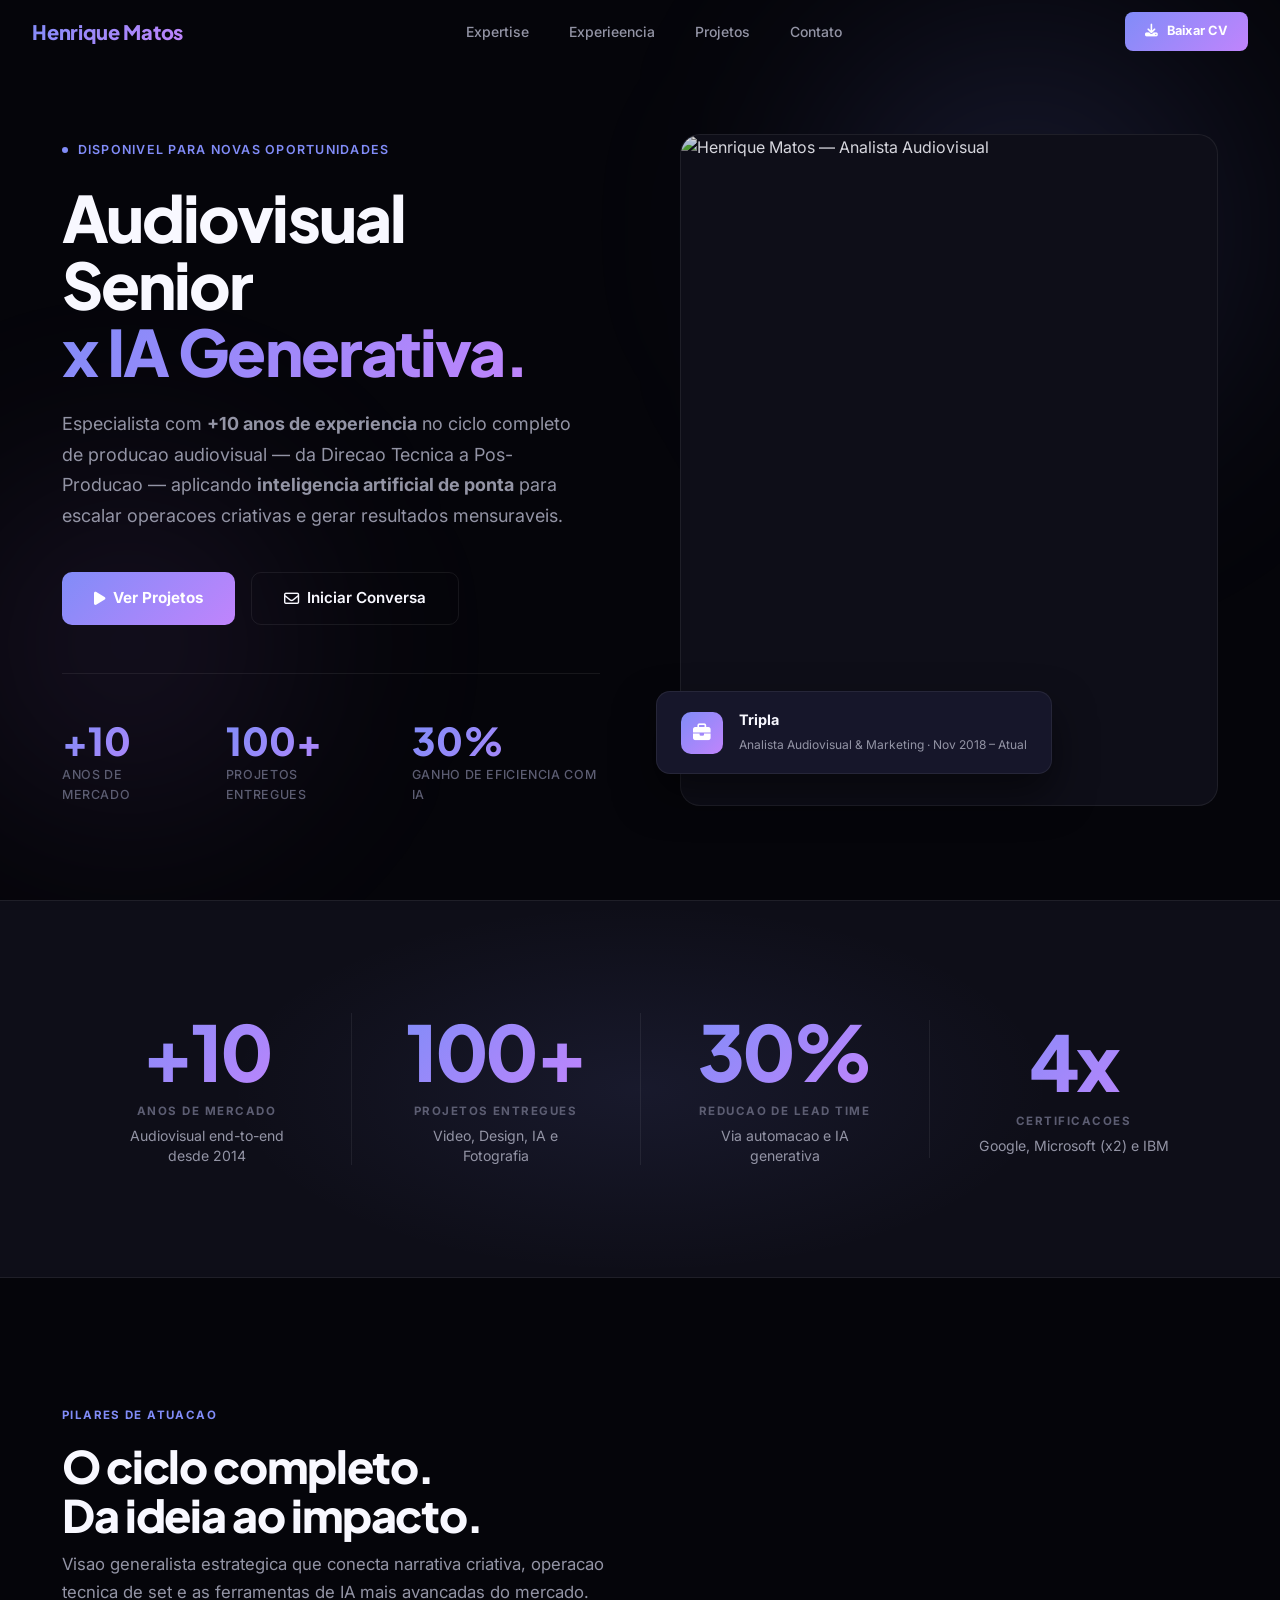
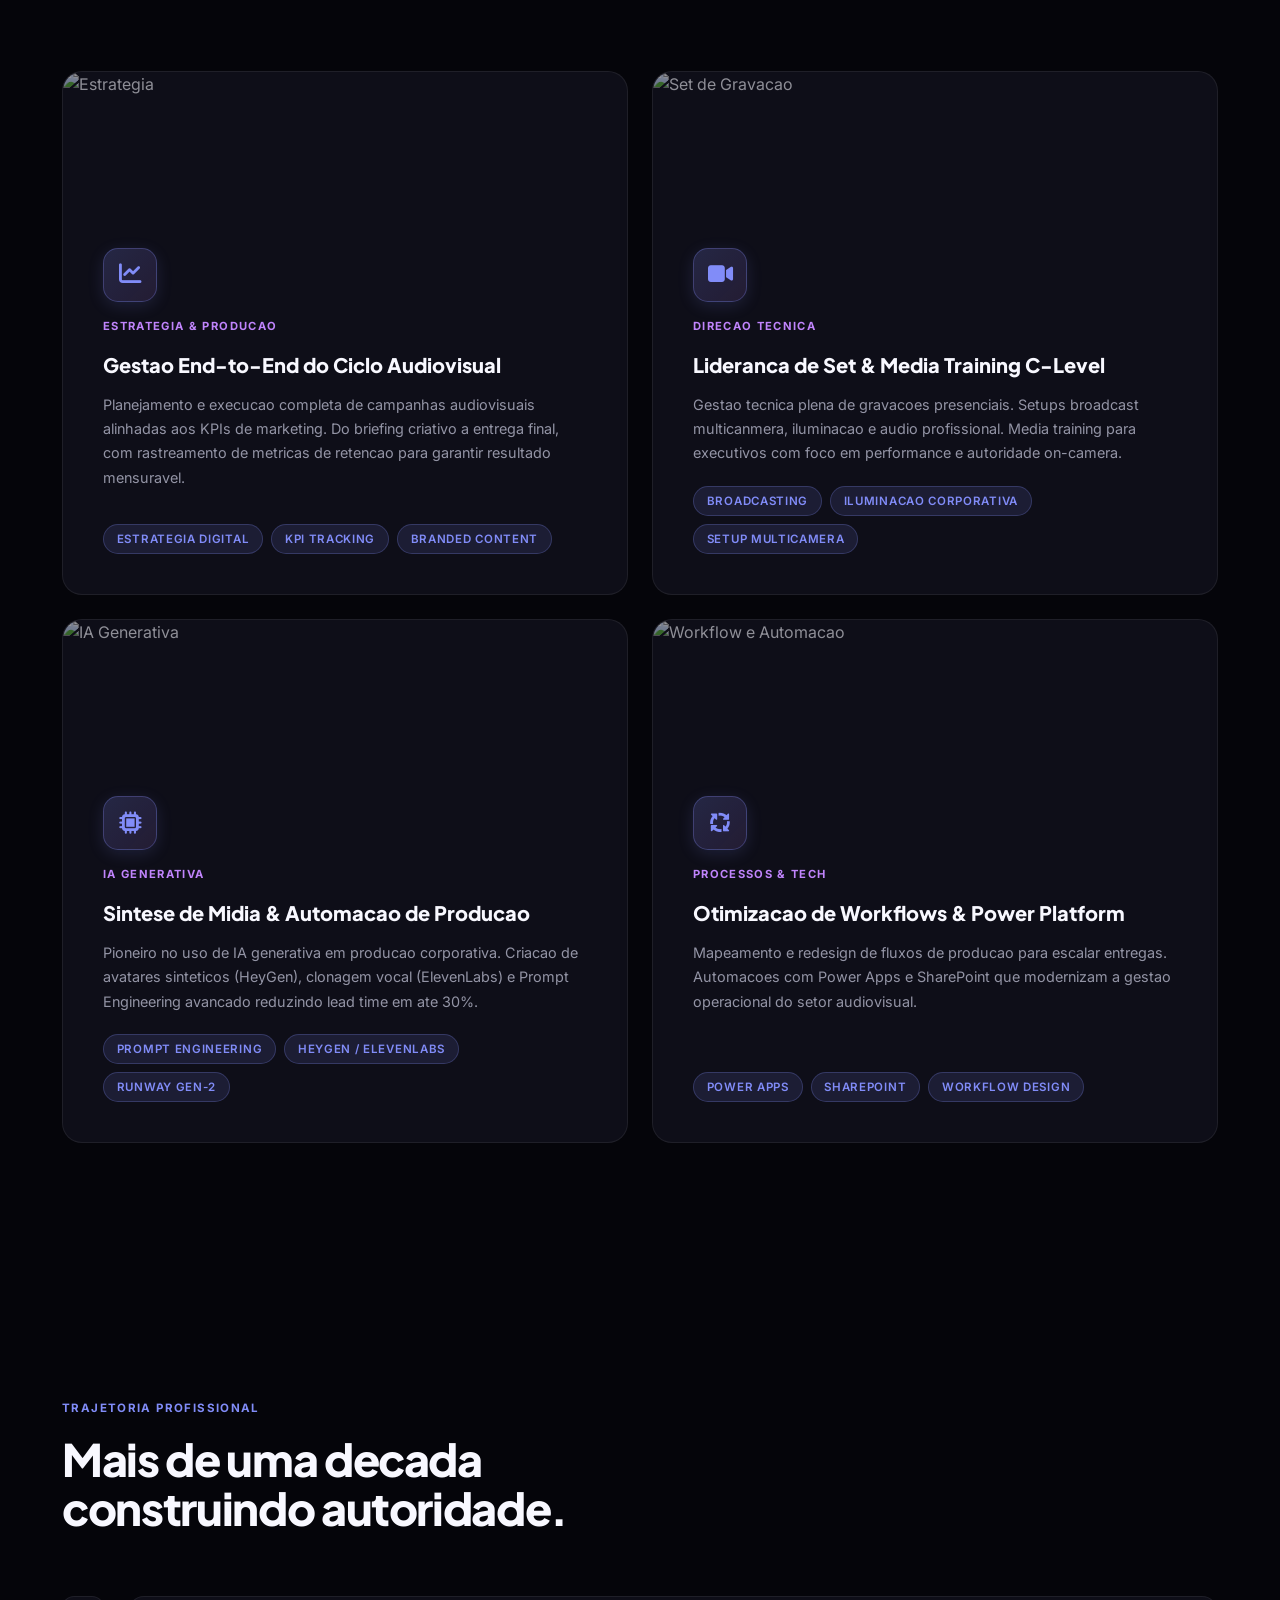
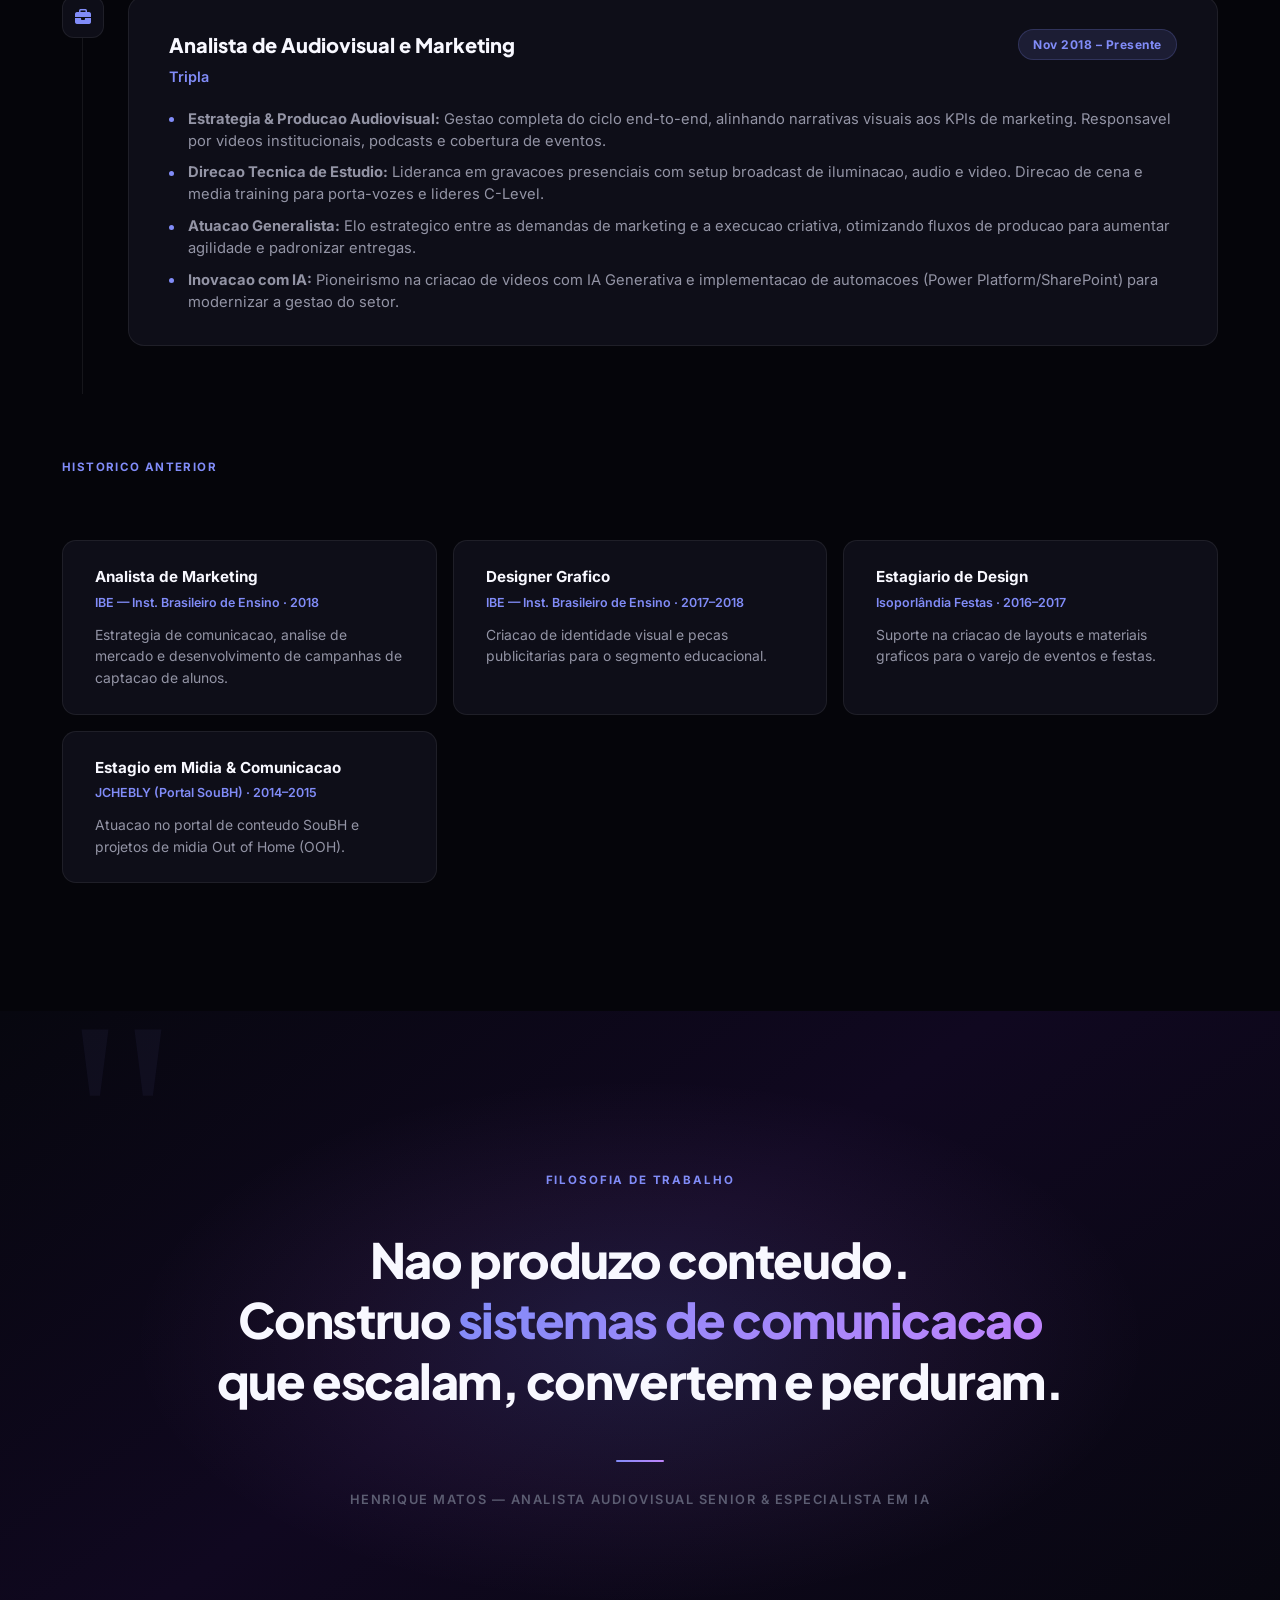
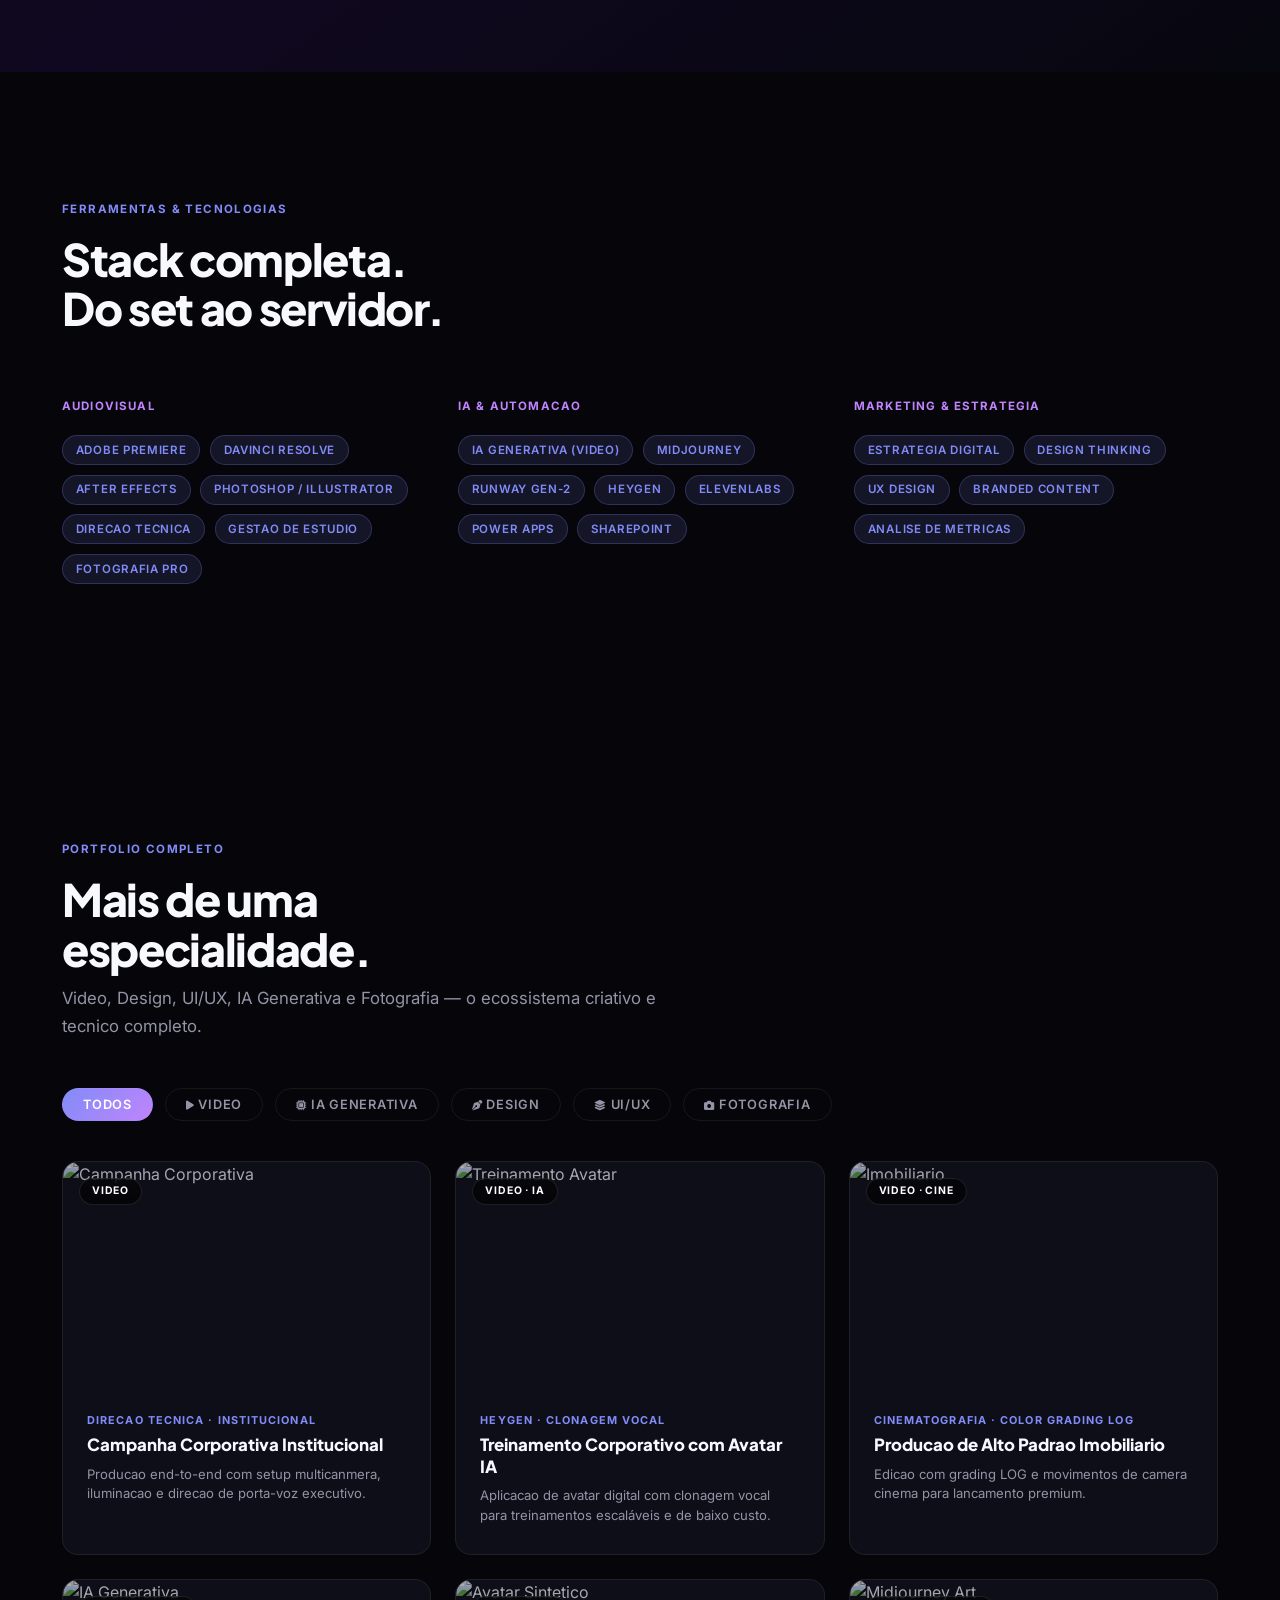
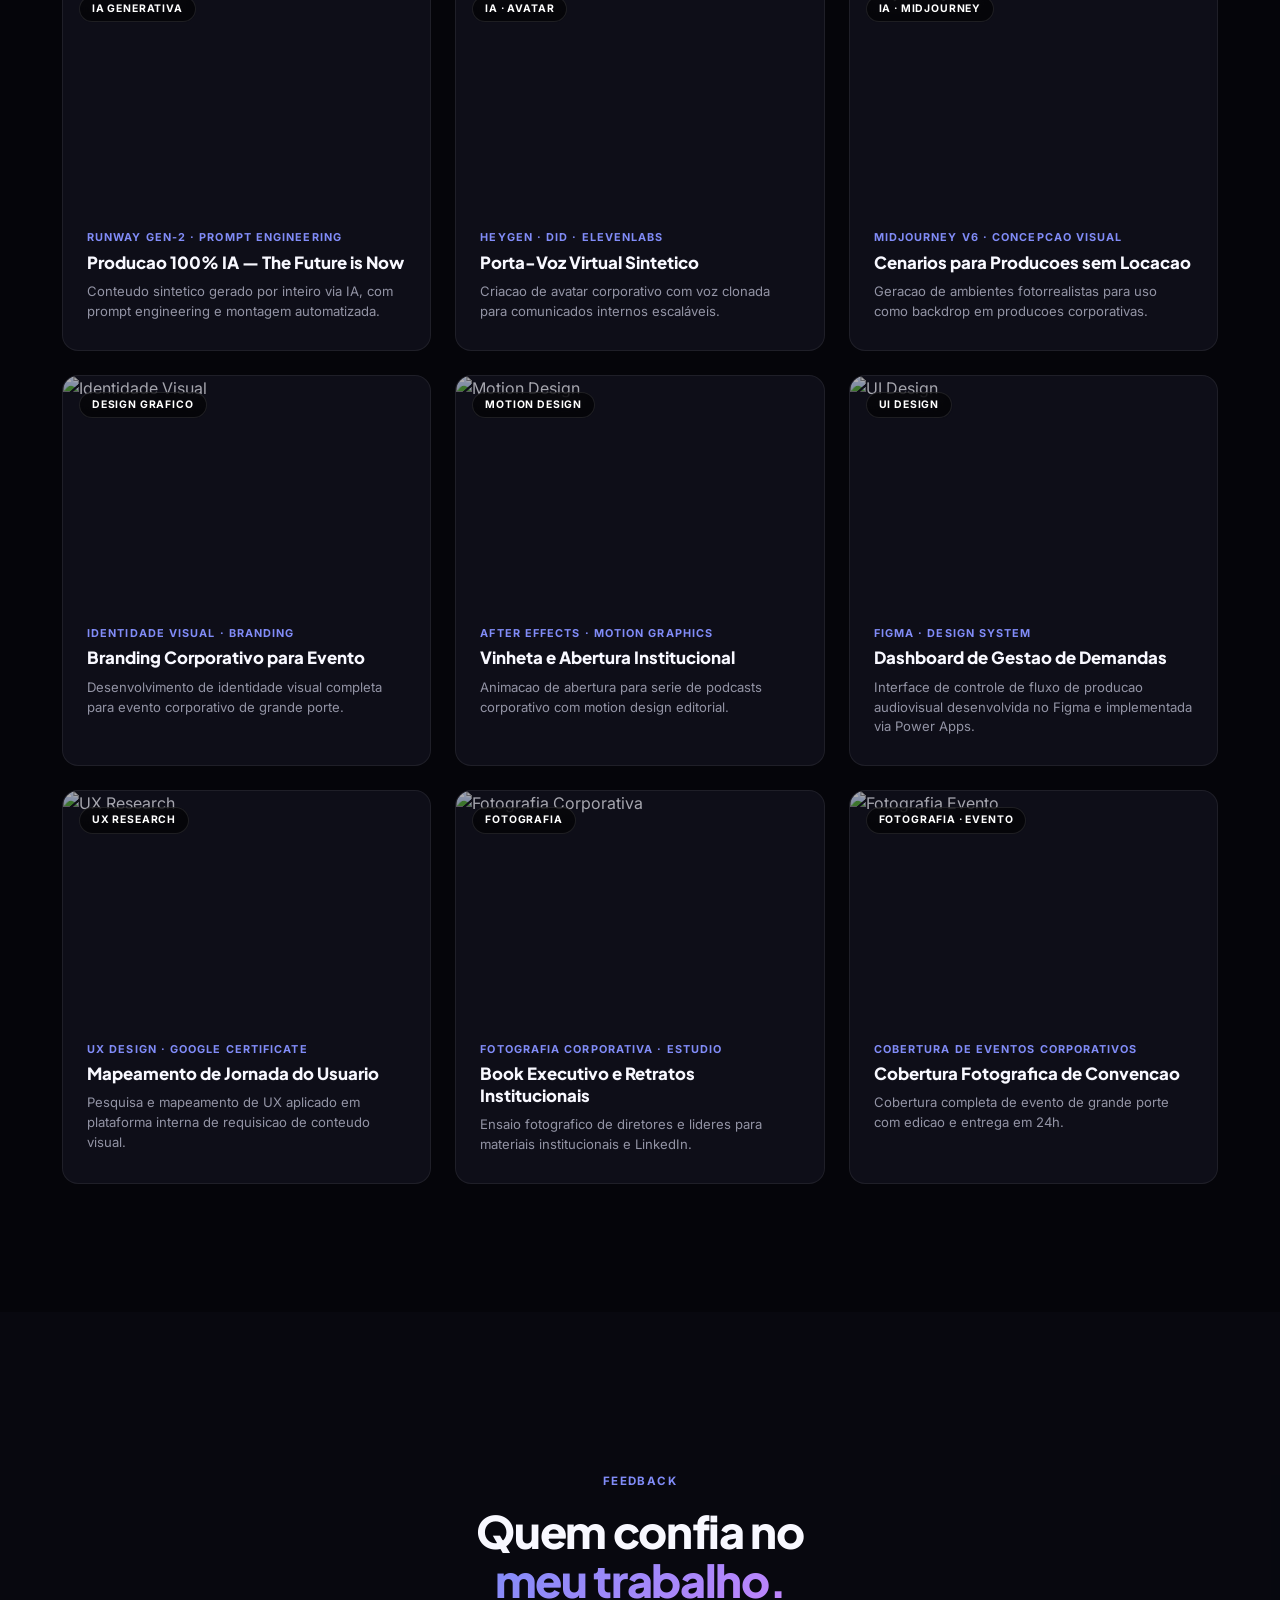
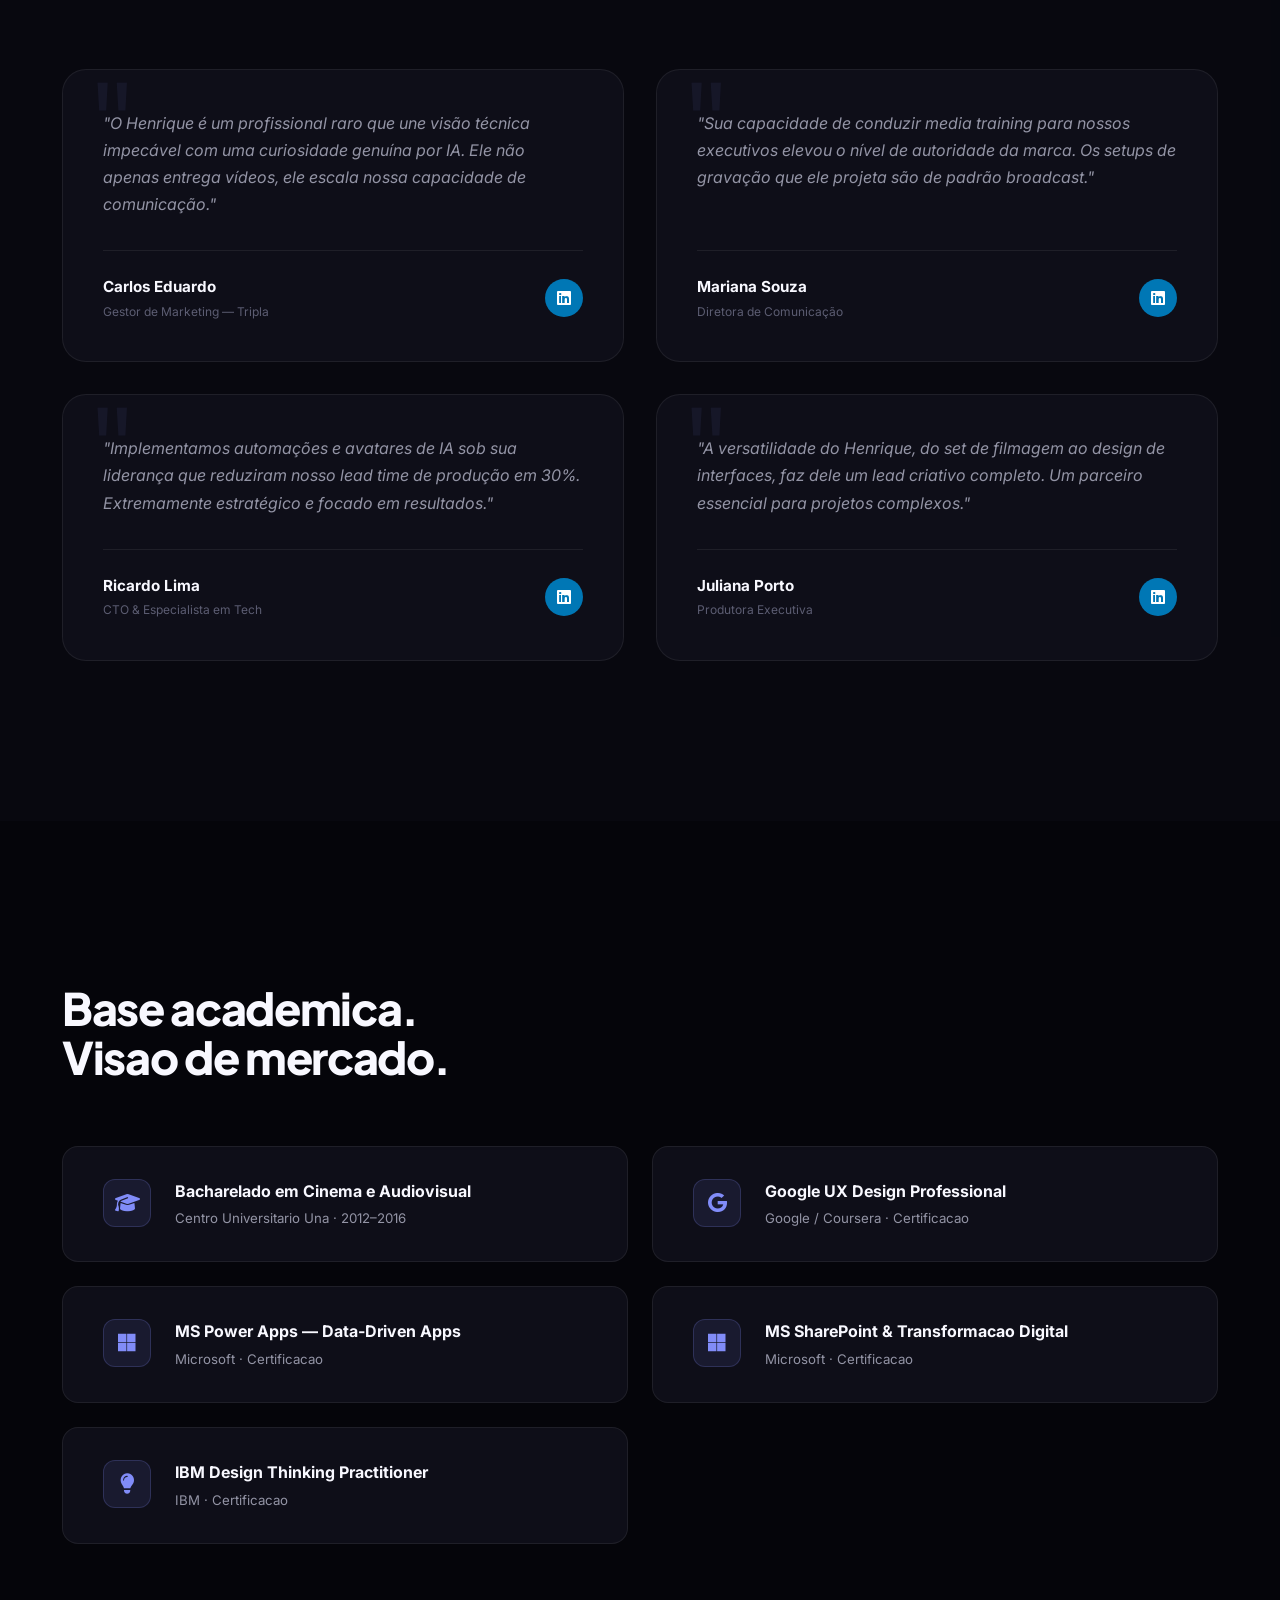
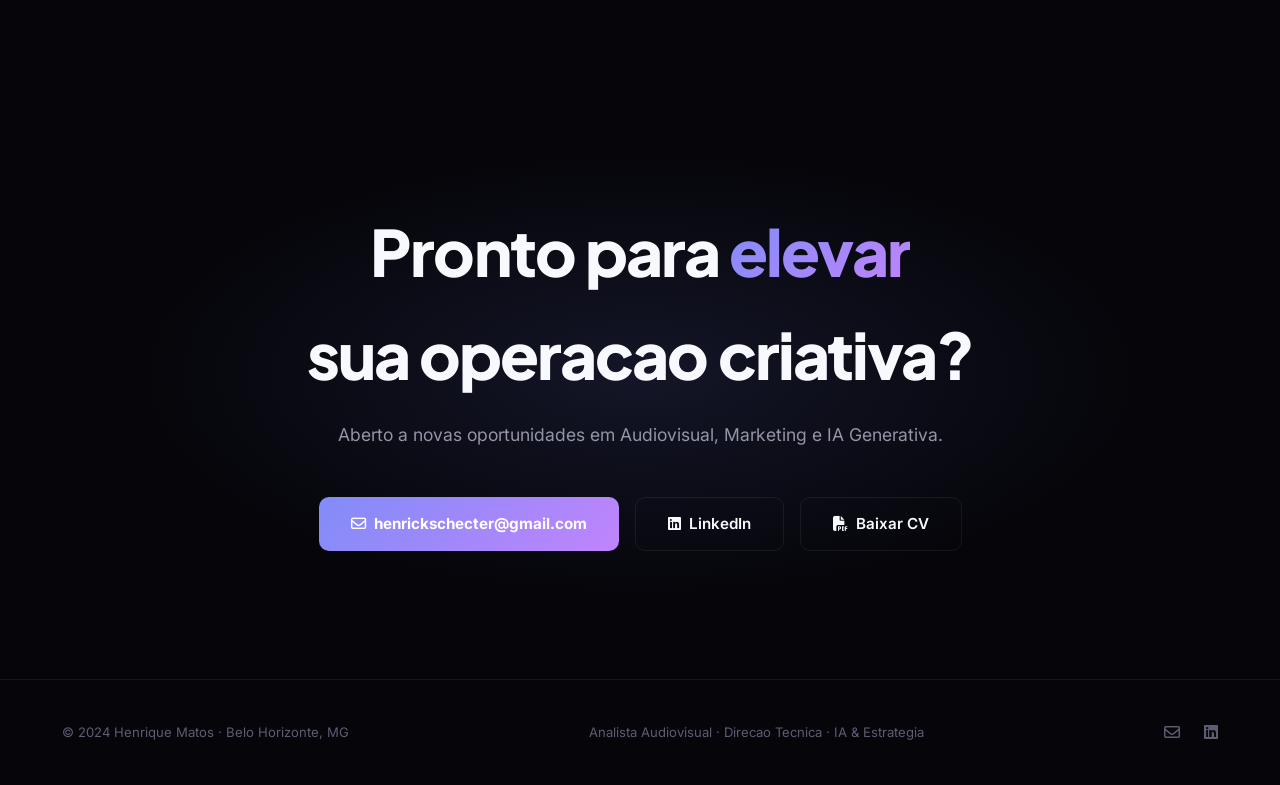
==== index.html @ 1bdcb248 "Add files via upload" ====
<!DOCTYPE html>
<html lang="pt-BR">
<head>
  <meta charset="UTF-8">
  <meta name="viewport" content="width=device-width, initial-scale=1.0">
  <meta name="description" content="Henrique Matos — Analista Audiovisual Senior com +10 anos em Direcao Tecnica, Estrategia de Conteudo e IA Generativa. Belo Horizonte, MG.">
  <title>Henrique Matos — Audiovisual &amp; IA Strategy</title>
  <link rel="preconnect" href="https://fonts.googleapis.com">
  <link rel="preconnect" href="https://fonts.gstatic.com" crossorigin>
  <link href="https://fonts.googleapis.com/css2?family=Inter:opsz,wght@14..32,300;14..32,400;14..32,500;14..32,600;14..32,700&family=Plus+Jakarta+Sans:ital,wght@0,400;0,500;0,600;0,700;0,800;1,400&display=swap" rel="stylesheet">
  <link rel="stylesheet" href="https://cdnjs.cloudflare.com/ajax/libs/font-awesome/6.5.0/css/all.min.css">
  <link rel="stylesheet" href="style.css">
</head>
<body>

  <!-- NAVBAR -->
  <nav class="navbar" id="navbar">
    <div class="container nav-inner">
      <a href="#" class="brand gradient-text">Henrique Matos</a>
      <ul class="nav-links">
        <li><a href="#expertise">Expertise</a></li>
        <li><a href="#experiencia">Experieencia</a></li>
        <li><a href="#portfolio">Projetos</a></li>
        <li><a href="#contato">Contato</a></li>
      </ul>
      <a href="curriculo-henrique-matos.pdf" target="_blank" class="btn-resume">
        <i class="fa-solid fa-download"></i> Baixar CV
      </a>
    </div>
  </nav>

  <!-- HERO -->
  <section class="hero">
    <div class="container">
      <div class="hero-grid">

        <div class="hero-left">
          <div class="hero-eyebrow reveal">
            <span class="dot"></span>
            Disponivel para novas oportunidades
          </div>

          <h1 class="hero-title reveal delay-1">
            Audiovisual Senior<br>
            <span class="gradient-text">x IA Generativa.</span>
          </h1>

          <p class="hero-desc reveal delay-2">
            Especialista com <strong>+10 anos de experiencia</strong> no ciclo completo de producao audiovisual — da Direcao Tecnica a Pos-Producao — aplicando <strong>inteligencia artificial de ponta</strong> para escalar operacoes criativas e gerar resultados mensuraveis.
          </p>

          <div class="hero-ctas reveal delay-3">
            <a href="#portfolio" class="btn-primary">
              <i class="fa-solid fa-play"></i> Ver Projetos
            </a>
            <a href="mailto:henrickschecter@gmail.com" class="btn-ghost">
              <i class="fa-regular fa-envelope"></i> Iniciar Conversa
            </a>
          </div>

          <div class="hero-stats reveal delay-3">
            <div>
              <div class="stat-num">+10</div>
              <div class="stat-label">Anos de Mercado</div>
            </div>
            <div>
              <div class="stat-num">100+</div>
              <div class="stat-label">Projetos Entregues</div>
            </div>
            <div>
              <div class="stat-num">30%</div>
              <div class="stat-label">Ganho de Eficiencia com IA</div>
            </div>
          </div>
        </div>

        <div class="hero-visual reveal delay-2">
          <div class="hero-img-frame">
            <img
              src="https://images.unsplash.com/photo-1522075469751-3a6694fb2f61?auto=format&fit=crop&q=80&w=800"
              alt="Henrique Matos — Analista Audiovisual">
          </div>
          <div class="hero-badge">
            <div class="badge-icon">
              <i class="fa-solid fa-briefcase" style="color:#fff; font-size:1.1rem;"></i>
            </div>
            <div class="badge-text">
              <strong>Tripla</strong>
              <span>Analista Audiovisual &amp; Marketing · Nov 2018 – Atual</span>
            </div>
          </div>
        </div>

      </div>
    </div>
  </section>


  <!-- METRICS BAR (fullwidth) -->
  <div class="metrics-bar">
    <div class="metrics-bar-inner">

      <div class="metric-item reveal">
        <span class="metric-value">+10</span>
        <span class="metric-label">Anos de Mercado</span>
        <span class="metric-desc">Audiovisual end-to-end desde 2014</span>
      </div>

      <div class="metric-item reveal delay-1">
        <span class="metric-value">100+</span>
        <span class="metric-label">Projetos Entregues</span>
        <span class="metric-desc">Video, Design, IA e Fotografia</span>
      </div>

      <div class="metric-item reveal delay-2">
        <span class="metric-value">30%</span>
        <span class="metric-label">Reducao de Lead Time</span>
        <span class="metric-desc">Via automacao e IA generativa</span>
      </div>

      <div class="metric-item reveal delay-3">
        <span class="metric-value">4x</span>
        <span class="metric-label">Certificacoes</span>
        <span class="metric-desc">Google, Microsoft (x2) e IBM</span>
      </div>

    </div>
  </div>

  <!-- EXPERTISE CARDS -->
  <section class="expertise-section" id="expertise">
    <div class="container">
      <p class="section-label reveal">Pilares de Atuacao</p>
      <h2 class="section-title reveal delay-1">O ciclo completo.<br>Da ideia ao impacto.</h2>
      <p class="section-subtitle reveal delay-2">
        Visao generalista estrategica que conecta narrativa criativa, operacao tecnica de set e as ferramentas de IA mais avancadas do mercado.
      </p>

      <div class="expertise-grid">

        <!-- Card 1 -->
        <div class="expertise-card reveal">
          <div class="card-img-banner">
            <img src="https://images.unsplash.com/photo-1504868584819-f8e8b4b6d7e3?auto=format&fit=crop&q=80&w=900" alt="Estrategia">
          </div>
          <div class="card-body">
            <div class="card-icon-wrap"><i class="fa-solid fa-chart-line"></i></div>
            <p class="card-eyebrow">Estrategia &amp; Producao</p>
            <h3 class="card-title">Gestao End-to-End do Ciclo Audiovisual</h3>
            <p class="card-desc">Planejamento e execucao completa de campanhas audiovisuais alinhadas aos KPIs de marketing. Do briefing criativo a entrega final, com rastreamento de metricas de retencao para garantir resultado mensuravel.</p>
            <div class="card-tags">
              <span class="tag-pill">Estrategia Digital</span>
              <span class="tag-pill">KPI Tracking</span>
              <span class="tag-pill">Branded Content</span>
            </div>
          </div>
        </div>

        <!-- Card 2 -->
        <div class="expertise-card reveal delay-1">
          <div class="card-img-banner">
            <img src="https://images.unsplash.com/photo-1598901865264-4f33a29bd78c?auto=format&fit=crop&q=80&w=900" alt="Set de Gravacao">
          </div>
          <div class="card-body">
            <div class="card-icon-wrap"><i class="fa-solid fa-video"></i></div>
            <p class="card-eyebrow">Direcao Tecnica</p>
            <h3 class="card-title">Lideranca de Set &amp; Media Training C-Level</h3>
            <p class="card-desc">Gestao tecnica plena de gravacoes presenciais. Setups broadcast multicanmera, iluminacao e audio profissional. Media training para executivos com foco em performance e autoridade on-camera.</p>
            <div class="card-tags">
              <span class="tag-pill">Broadcasting</span>
              <span class="tag-pill">Iluminacao Corporativa</span>
              <span class="tag-pill">Setup Multicamera</span>
            </div>
          </div>
        </div>

        <!-- Card 3 -->
        <div class="expertise-card reveal">
          <div class="card-img-banner">
            <img src="https://images.unsplash.com/photo-1677442135703-1787eea5ce01?auto=format&fit=crop&q=80&w=900" alt="IA Generativa">
          </div>
          <div class="card-body">
            <div class="card-icon-wrap"><i class="fa-solid fa-microchip"></i></div>
            <p class="card-eyebrow">IA Generativa</p>
            <h3 class="card-title">Sintese de Midia &amp; Automacao de Producao</h3>
            <p class="card-desc">Pioneiro no uso de IA generativa em producao corporativa. Criacao de avatares sinteticos (HeyGen), clonagem vocal (ElevenLabs) e Prompt Engineering avancado reduzindo lead time em ate 30%.</p>
            <div class="card-tags">
              <span class="tag-pill">Prompt Engineering</span>
              <span class="tag-pill">HeyGen / ElevenLabs</span>
              <span class="tag-pill">Runway Gen-2</span>
            </div>
          </div>
        </div>

        <!-- Card 4 -->
        <div class="expertise-card reveal delay-1">
          <div class="card-img-banner">
            <img src="https://images.unsplash.com/photo-1531403009284-440f080d1e12?auto=format&fit=crop&q=80&w=900" alt="Workflow e Automacao">
          </div>
          <div class="card-body">
            <div class="card-icon-wrap"><i class="fa-solid fa-arrows-spin"></i></div>
            <p class="card-eyebrow">Processos &amp; Tech</p>
            <h3 class="card-title">Otimizacao de Workflows &amp; Power Platform</h3>
            <p class="card-desc">Mapeamento e redesign de fluxos de producao para escalar entregas. Automacoes com Power Apps e SharePoint que modernizam a gestao operacional do setor audiovisual.</p>
            <div class="card-tags">
              <span class="tag-pill">Power Apps</span>
              <span class="tag-pill">SharePoint</span>
              <span class="tag-pill">Workflow Design</span>
            </div>
          </div>
        </div>

      </div>
    </div>
  </section>

  <!-- EXPERIENCIA -->
  <section class="experience-section" id="experiencia">
    <div class="container">
      <p class="section-label reveal">Trajetoria Profissional</p>
      <h2 class="section-title reveal delay-1">Mais de uma decada<br>construindo autoridade.</h2>

      <div class="timeline">
        <div class="tl-item reveal">
          <div class="tl-dot"><i class="fa-solid fa-briefcase"></i></div>
          <div class="tl-content">
            <div class="tl-header">
              <div>
                <div class="tl-role">Analista de Audiovisual e Marketing</div>
                <div class="tl-company">Tripla</div>
              </div>
              <span class="tl-date">Nov 2018 – Presente</span>
            </div>
            <ul class="tl-bullets">
              <li><strong>Estrategia &amp; Producao Audiovisual:</strong> Gestao completa do ciclo end-to-end, alinhando narrativas visuais aos KPIs de marketing. Responsavel por videos institucionais, podcasts e cobertura de eventos.</li>
              <li><strong>Direcao Tecnica de Estudio:</strong> Lideranca em gravacoes presenciais com setup broadcast de iluminacao, audio e video. Direcao de cena e media training para porta-vozes e lideres C-Level.</li>
              <li><strong>Atuacao Generalista:</strong> Elo estrategico entre as demandas de marketing e a execucao criativa, otimizando fluxos de producao para aumentar agilidade e padronizar entregas.</li>
              <li><strong>Inovacao com IA:</strong> Pioneirismo na criacao de videos com IA Generativa e implementacao de automacoes (Power Platform/SharePoint) para modernizar a gestao do setor.</li>
            </ul>
          </div>
        </div>
      </div>

      <p class="section-label reveal" style="margin-top: 4rem;">Historico Anterior</p>
      <div class="past-grid">
        <div class="past-item reveal">
          <div class="past-role">Analista de Marketing</div>
          <div class="past-meta">IBE — Inst. Brasileiro de Ensino · 2018</div>
          <p class="past-desc">Estrategia de comunicacao, analise de mercado e desenvolvimento de campanhas de captacao de alunos.</p>
        </div>
        <div class="past-item reveal delay-1">
          <div class="past-role">Designer Grafico</div>
          <div class="past-meta">IBE — Inst. Brasileiro de Ensino · 2017–2018</div>
          <p class="past-desc">Criacao de identidade visual e pecas publicitarias para o segmento educacional.</p>
        </div>
        <div class="past-item reveal delay-2">
          <div class="past-role">Estagiario de Design</div>
          <div class="past-meta">Isoporlândia Festas · 2016–2017</div>
          <p class="past-desc">Suporte na criacao de layouts e materiais graficos para o varejo de eventos e festas.</p>
        </div>
        <div class="past-item reveal">
          <div class="past-role">Estagio em Midia &amp; Comunicacao</div>
          <div class="past-meta">JCHEBLY (Portal SouBH) · 2014–2015</div>
          <p class="past-desc">Atuacao no portal de conteudo SouBH e projetos de midia Out of Home (OOH).</p>
        </div>
      </div>
    </div>
  </section>


  <!-- MANIFESTO (fullwidth) -->
  <div class="manifesto-section">
    <div class="manifesto-inner reveal">
      <span class="manifesto-label">Filosofia de Trabalho</span>
      <p class="manifesto-quote">
        Nao produzo conteudo.<br>
        Construo <em>sistemas de comunicacao</em><br>
        que escalam, convertem e perduram.
      </p>
      <hr class="manifesto-rule">
      <span class="manifesto-author">Henrique Matos &mdash; Analista Audiovisual Senior &amp; Especialista em IA</span>
    </div>
  </div>

  <!-- SKILLS -->
  <section class="skills-section" id="skills">
    <div class="container">
      <p class="section-label reveal">Ferramentas &amp; Tecnologias</p>
      <h2 class="section-title reveal delay-1">Stack completa.<br>Do set ao servidor.</h2>

      <div class="skills-grid">
        <div class="reveal delay-1">
          <p class="skill-group-title">Audiovisual</p>
          <div class="skills-list">
            <span class="tag-pill">Adobe Premiere</span>
            <span class="tag-pill">DaVinci Resolve</span>
            <span class="tag-pill">After Effects</span>
            <span class="tag-pill">Photoshop / Illustrator</span>
            <span class="tag-pill">Direcao Tecnica</span>
            <span class="tag-pill">Gestao de Estudio</span>
            <span class="tag-pill">Fotografia Pro</span>
          </div>
        </div>
        <div class="reveal delay-2">
          <p class="skill-group-title">IA &amp; Automacao</p>
          <div class="skills-list">
            <span class="tag-pill">IA Generativa (Video)</span>
            <span class="tag-pill">Midjourney</span>
            <span class="tag-pill">Runway Gen-2</span>
            <span class="tag-pill">HeyGen</span>
            <span class="tag-pill">ElevenLabs</span>
            <span class="tag-pill">Power Apps</span>
            <span class="tag-pill">SharePoint</span>
          </div>
        </div>
        <div class="reveal delay-3">
          <p class="skill-group-title">Marketing &amp; Estrategia</p>
          <div class="skills-list">
            <span class="tag-pill">Estrategia Digital</span>
            <span class="tag-pill">Design Thinking</span>
            <span class="tag-pill">UX Design</span>
            <span class="tag-pill">Branded Content</span>
            <span class="tag-pill">Analise de Metricas</span>
          </div>
        </div>
      </div>
    </div>
  </section>

  <!-- PORTFOLIO -->
  <section class="portfolio-section" id="portfolio">
    <div class="container">
      <p class="section-label reveal">Portfolio Completo</p>
      <h2 class="section-title reveal delay-1">Mais de uma<br>especialidade.</h2>
      <p class="section-subtitle reveal delay-2">
        Video, Design, UI/UX, IA Generativa e Fotografia — o ecossistema criativo e tecnico completo.
      </p>

      <!-- Filter Tabs -->
      <div class="portfolio-filters reveal">
        <button class="filter-btn active" data-filter="all">Todos</button>
        <button class="filter-btn" data-filter="video">
          <i class="fa-solid fa-play" style="font-size:.65rem;"></i> Video
        </button>
        <button class="filter-btn" data-filter="ia">
          <i class="fa-solid fa-microchip" style="font-size:.65rem;"></i> IA Generativa
        </button>
        <button class="filter-btn" data-filter="design">
          <i class="fa-solid fa-pen-nib" style="font-size:.65rem;"></i> Design
        </button>
        <button class="filter-btn" data-filter="ui">
          <i class="fa-solid fa-layer-group" style="font-size:.65rem;"></i> UI/UX
        </button>
        <button class="filter-btn" data-filter="foto">
          <i class="fa-solid fa-camera" style="font-size:.65rem;"></i> Fotografia
        </button>
      </div>

      <div class="portfolio-grid" id="portfolio-grid">

        <!-- VIDEO 1 -->
        <div class="portfolio-card reveal" data-category="video" data-vid="3P252l6cz9s" data-type="youtube">
          <div class="portfolio-thumb">
            <img src="https://img.youtube.com/vi/3P252l6cz9s/maxresdefault.jpg" alt="Campanha Corporativa">
            <span class="cat-badge">Video</span>
            <div class="thumb-action"><i class="fa-solid fa-play"></i></div>
          </div>
          <div class="portfolio-info">
            <p class="portfolio-cat">Direcao Tecnica · Institucional</p>
            <h3 class="portfolio-title">Campanha Corporativa Institucional</h3>
            <p class="portfolio-desc">Producao end-to-end com setup multicanmera, iluminacao e direcao de porta-voz executivo.</p>
          </div>
        </div>

        <!-- VIDEO 2 -->
        <div class="portfolio-card reveal delay-1" data-category="video" data-vid="eIho2S0ZahI" data-type="youtube">
          <div class="portfolio-thumb">
            <img src="https://img.youtube.com/vi/eIho2S0ZahI/maxresdefault.jpg" alt="Treinamento Avatar">
            <span class="cat-badge">Video · IA</span>
            <div class="thumb-action"><i class="fa-solid fa-play"></i></div>
          </div>
          <div class="portfolio-info">
            <p class="portfolio-cat">HeyGen · Clonagem Vocal</p>
            <h3 class="portfolio-title">Treinamento Corporativo com Avatar IA</h3>
            <p class="portfolio-desc">Aplicacao de avatar digital com clonagem vocal para treinamentos escaláveis e de baixo custo.</p>
          </div>
        </div>

        <!-- VIDEO 3 -->
        <div class="portfolio-card reveal delay-2" data-category="video" data-vid="M7lc1UVf-VE" data-type="youtube">
          <div class="portfolio-thumb">
            <img src="https://img.youtube.com/vi/M7lc1UVf-VE/maxresdefault.jpg" alt="Imobiliario">
            <span class="cat-badge">Video · Cine</span>
            <div class="thumb-action"><i class="fa-solid fa-play"></i></div>
          </div>
          <div class="portfolio-info">
            <p class="portfolio-cat">Cinematografia · Color Grading LOG</p>
            <h3 class="portfolio-title">Producao de Alto Padrao Imobiliario</h3>
            <p class="portfolio-desc">Edicao com grading LOG e movimentos de camera cinema para lancamento premium.</p>
          </div>
        </div>

        <!-- IA 1 -->
        <div class="portfolio-card reveal" data-category="ia" data-vid="6vAvSY0Nn2w" data-type="youtube">
          <div class="portfolio-thumb">
            <img src="https://img.youtube.com/vi/6vAvSY0Nn2w/maxresdefault.jpg" alt="IA Generativa">
            <span class="cat-badge">IA Generativa</span>
            <div class="thumb-action"><i class="fa-solid fa-play"></i></div>
          </div>
          <div class="portfolio-info">
            <p class="portfolio-cat">Runway Gen-2 · Prompt Engineering</p>
            <h3 class="portfolio-title">Producao 100% IA — The Future is Now</h3>
            <p class="portfolio-desc">Conteudo sintetico gerado por inteiro via IA, com prompt engineering e montagem automatizada.</p>
          </div>
        </div>

        <!-- IA 2 — expandable -->
        <div class="portfolio-card reveal delay-1" data-category="ia" data-expandable="true">
          <div class="portfolio-thumb">
            <img src="https://images.unsplash.com/photo-1684779847639-fbcc7a60d9d7?auto=format&fit=crop&q=80&w=900" alt="Avatar Sintetico">
            <span class="cat-badge">IA · Avatar</span>
            <div class="thumb-action"><i class="fa-solid fa-expand"></i></div>
          </div>
          <div class="portfolio-info">
            <p class="portfolio-cat">HeyGen · DID · ElevenLabs</p>
            <h3 class="portfolio-title">Porta-Voz Virtual Sintetico</h3>
            <p class="portfolio-desc">Criacao de avatar corporativo com voz clonada para comunicados internos escaláveis.</p>
          </div>
          <div class="card-detail">
            <div class="card-detail-inner">
              <div class="card-detail-img">
                <img src="https://images.unsplash.com/photo-1684779847639-fbcc7a60d9d7?auto=format&fit=crop&q=80&w=1200" alt="Avatar Sintetico Detail">
              </div>
              <div class="card-detail-body">
                <h3 class="card-detail-title">Porta-Voz Virtual Sintetico Corporativo</h3>
                <p class="card-detail-desc">Desenvolvimento de avatar digital hiperrealista com clonagem de voz para uso em comunicados internos, treinamentos e videos institucionais. O projeto permitiu escalar a producao de conteudo sem necessidade de presenca fisica do porta-voz, reduzindo custo operacional e tempo de producao em mais de 60%.</p>
                <div>
                  <p class="card-detail-tools-label">Ferramentas utilizadas</p>
                  <div class="card-detail-tags">
                    <span class="tag-pill">HeyGen</span>
                    <span class="tag-pill">D-ID</span>
                    <span class="tag-pill">ElevenLabs</span>
                    <span class="tag-pill">Adobe Premiere</span>
                    <span class="tag-pill">Prompt Engineering</span>
                  </div>
                </div>
                <button class="card-collapse-btn"><i class="fa-solid fa-chevron-up"></i> Recolher</button>
              </div>
            </div>
          </div>
        </div>

        <!-- IA 3 — expandable -->
        <div class="portfolio-card reveal delay-2" data-category="ia" data-expandable="true">
          <div class="portfolio-thumb">
            <img src="https://images.unsplash.com/photo-1686191129053-03a2d5e8bfef?auto=format&fit=crop&q=80&w=900" alt="Midjourney Art">
            <span class="cat-badge">IA · Midjourney</span>
            <div class="thumb-action"><i class="fa-solid fa-expand"></i></div>
          </div>
          <div class="portfolio-info">
            <p class="portfolio-cat">Midjourney V6 · Concepcao Visual</p>
            <h3 class="portfolio-title">Cenarios para Producoes sem Locacao</h3>
            <p class="portfolio-desc">Geracao de ambientes fotorrealistas para uso como backdrop em producoes corporativas.</p>
          </div>
          <div class="card-detail">
            <div class="card-detail-inner">
              <div class="card-detail-img">
                <img src="https://images.unsplash.com/photo-1686191129053-03a2d5e8bfef?auto=format&fit=crop&q=80&w=1200" alt="Midjourney Cenarios">
              </div>
              <div class="card-detail-body">
                <h3 class="card-detail-title">Cenarios Fotorrealistas Gerados por IA</h3>
                <p class="card-detail-desc">Criacao de ambientes corporativos, industriais e criativos via Midjourney V6 para uso como background em gravacoes, eliminando a necessidade e custo de locacao. Os cenarios sao renderizados em resolucao 4K e adaptados ao contexto visual da marca do cliente.</p>
                <div>
                  <p class="card-detail-tools-label">Ferramentas utilizadas</p>
                  <div class="card-detail-tags">
                    <span class="tag-pill">Midjourney V6</span>
                    <span class="tag-pill">Prompt Engineering</span>
                    <span class="tag-pill">Photoshop (Refinamento)</span>
                    <span class="tag-pill">Runway Inpainting</span>
                  </div>
                </div>
                <button class="card-collapse-btn"><i class="fa-solid fa-chevron-up"></i> Recolher</button>
              </div>
            </div>
          </div>
        </div>

        <!-- DESIGN 1 — expandable -->
        <div class="portfolio-card reveal" data-category="design" data-expandable="true">
          <div class="portfolio-thumb">
            <img src="https://images.unsplash.com/photo-1561070791-2526d30994b5?auto=format&fit=crop&q=80&w=900" alt="Identidade Visual">
            <span class="cat-badge">Design Grafico</span>
            <div class="thumb-action"><i class="fa-solid fa-expand"></i></div>
          </div>
          <div class="portfolio-info">
            <p class="portfolio-cat">Identidade Visual · Branding</p>
            <h3 class="portfolio-title">Branding Corporativo para Evento</h3>
            <p class="portfolio-desc">Desenvolvimento de identidade visual completa para evento corporativo de grande porte.</p>
          </div>
          <div class="card-detail">
            <div class="card-detail-inner">
              <div class="card-detail-img">
                <img src="https://images.unsplash.com/photo-1561070791-2526d30994b5?auto=format&fit=crop&q=80&w=1200" alt="Branding Detail">
              </div>
              <div class="card-detail-body">
                <h3 class="card-detail-title">Identidade Visual Completa para Evento Corporativo</h3>
                <p class="card-detail-desc">Desenvolvimento de branding completo para evento de grande porte: logotipo, paleta de cores, tipografia, papelaria, sinalizacao e aplicacoes digitais. Toda a identidade foi projetada para funcionar em ambientes fisicos (banners, palco, cenografia) e digitais (transmissao ao vivo, redes sociais).</p>
                <div>
                  <p class="card-detail-tools-label">Ferramentas utilizadas</p>
                  <div class="card-detail-tags">
                    <span class="tag-pill">Adobe Illustrator</span>
                    <span class="tag-pill">Photoshop</span>
                    <span class="tag-pill">InDesign</span>
                    <span class="tag-pill">Design System</span>
                  </div>
                </div>
                <button class="card-collapse-btn"><i class="fa-solid fa-chevron-up"></i> Recolher</button>
              </div>
            </div>
          </div>
        </div>

        <!-- DESIGN 2 — expandable -->
        <div class="portfolio-card reveal delay-1" data-category="design" data-expandable="true">
          <div class="portfolio-thumb">
            <img src="https://images.unsplash.com/photo-1626785774573-4b799315345d?auto=format&fit=crop&q=80&w=900" alt="Motion Design">
            <span class="cat-badge">Motion Design</span>
            <div class="thumb-action"><i class="fa-solid fa-expand"></i></div>
          </div>
          <div class="portfolio-info">
            <p class="portfolio-cat">After Effects · Motion Graphics</p>
            <h3 class="portfolio-title">Vinheta e Abertura Institucional</h3>
            <p class="portfolio-desc">Animacao de abertura para serie de podcasts corporativo com motion design editorial.</p>
          </div>
          <div class="card-detail">
            <div class="card-detail-inner">
              <div class="card-detail-img">
                <img src="https://images.unsplash.com/photo-1626785774573-4b799315345d?auto=format&fit=crop&q=80&w=1200" alt="Motion Design Detail">
              </div>
              <div class="card-detail-body">
                <h3 class="card-detail-title">Motion Design para Serie de Conteudo Corporativo</h3>
                <p class="card-detail-desc">Criacao de vinheta, animacao de abertura e encerramento, lower thirds e pacote grafico completo para serie de podcasts e videocast corporativo. A linguagem visual foi desenvolvida para transmitir autoridade e modernidade, alinhada ao posicionamento premium da marca.</p>
                <div>
                  <p class="card-detail-tools-label">Ferramentas utilizadas</p>
                  <div class="card-detail-tags">
                    <span class="tag-pill">After Effects</span>
                    <span class="tag-pill">Illustrator (Assets)</span>
                    <span class="tag-pill">Motion Bro</span>
                    <span class="tag-pill">Adobe Audition</span>
                  </div>
                </div>
                <button class="card-collapse-btn"><i class="fa-solid fa-chevron-up"></i> Recolher</button>
              </div>
            </div>
          </div>
        </div>

        <!-- UI/UX 1 — expandable -->
        <div class="portfolio-card reveal" data-category="ui" data-expandable="true">
          <div class="portfolio-thumb">
            <img src="https://images.unsplash.com/photo-1545235617-9465d2a55698?auto=format&fit=crop&q=80&w=900" alt="UI Design">
            <span class="cat-badge">UI Design</span>
            <div class="thumb-action"><i class="fa-solid fa-expand"></i></div>
          </div>
          <div class="portfolio-info">
            <p class="portfolio-cat">Figma · Design System</p>
            <h3 class="portfolio-title">Dashboard de Gestao de Demandas</h3>
            <p class="portfolio-desc">Interface de controle de fluxo de producao audiovisual desenvolvida no Figma e implementada via Power Apps.</p>
          </div>
          <div class="card-detail">
            <div class="card-detail-inner">
              <div class="card-detail-img">
                <img src="https://images.unsplash.com/photo-1545235617-9465d2a55698?auto=format&fit=crop&q=80&w=1200" alt="Dashboard Detail">
              </div>
              <div class="card-detail-body">
                <h3 class="card-detail-title">Dashboard Operacional de Demandas Audiovisuais</h3>
                <p class="card-detail-desc">Design e implementacao de interface de gestao de demandas do setor de audiovisual. O sistema permite rastrear o status de cada producao, atribuir responsaveis, estimar prazos e visualizar a carga de trabalho da equipe. Foi projetado no Figma com um Design System proprietario e implementado usando Microsoft Power Apps e SharePoint como backend.</p>
                <div>
                  <p class="card-detail-tools-label">Ferramentas utilizadas</p>
                  <div class="card-detail-tags">
                    <span class="tag-pill">Figma</span>
                    <span class="tag-pill">Power Apps</span>
                    <span class="tag-pill">SharePoint</span>
                    <span class="tag-pill">Google UX Design</span>
                    <span class="tag-pill">IBM Design Thinking</span>
                  </div>
                </div>
                <button class="card-collapse-btn"><i class="fa-solid fa-chevron-up"></i> Recolher</button>
              </div>
            </div>
          </div>
        </div>

        <!-- UI/UX 2 — expandable -->
        <div class="portfolio-card reveal delay-1" data-category="ui" data-expandable="true">
          <div class="portfolio-thumb">
            <img src="https://images.unsplash.com/photo-1587620962725-abab19836100?auto=format&fit=crop&q=80&w=900" alt="UX Research">
            <span class="cat-badge">UX Research</span>
            <div class="thumb-action"><i class="fa-solid fa-expand"></i></div>
          </div>
          <div class="portfolio-info">
            <p class="portfolio-cat">UX Design · Google Certificate</p>
            <h3 class="portfolio-title">Mapeamento de Jornada do Usuario</h3>
            <p class="portfolio-desc">Pesquisa e mapeamento de UX aplicado em plataforma interna de requisicao de conteudo visual.</p>
          </div>
          <div class="card-detail">
            <div class="card-detail-inner">
              <div class="card-detail-img">
                <img src="https://images.unsplash.com/photo-1587620962725-abab19836100?auto=format&fit=crop&q=80&w=1200" alt="UX Journey Map">
              </div>
              <div class="card-detail-body">
                <h3 class="card-detail-title">UX Research e Mapeamento de Jornada</h3>
                <p class="card-detail-desc">Conduzido como parte da certificacao Google UX Design, o projeto mapeou a jornada de usuarios internos que solicitavam conteudo audiovisual ao setor de marketing. Com entrevistas, personas e fluxos de usuario, o projeto resultou em um redesign do processo de requisicao que reduziu o tempo de abertura de chamados em 40%.</p>
                <div>
                  <p class="card-detail-tools-label">Ferramentas utilizadas</p>
                  <div class="card-detail-tags">
                    <span class="tag-pill">Figma (Prototipos)</span>
                    <span class="tag-pill">Maze (Testes)</span>
                    <span class="tag-pill">Miro (Journey Map)</span>
                    <span class="tag-pill">Design Thinking</span>
                  </div>
                </div>
                <button class="card-collapse-btn"><i class="fa-solid fa-chevron-up"></i> Recolher</button>
              </div>
            </div>
          </div>
        </div>

        <!-- FOTO 1 — expandable -->
        <div class="portfolio-card reveal" data-category="foto" data-expandable="true">
          <div class="portfolio-thumb">
            <img src="https://images.unsplash.com/photo-1542038784456-1ea8e935640e?auto=format&fit=crop&q=80&w=900" alt="Fotografia Corporativa">
            <span class="cat-badge">Fotografia</span>
            <div class="thumb-action"><i class="fa-solid fa-expand"></i></div>
          </div>
          <div class="portfolio-info">
            <p class="portfolio-cat">Fotografia Corporativa · Estudio</p>
            <h3 class="portfolio-title">Book Executivo e Retratos Institucionais</h3>
            <p class="portfolio-desc">Ensaio fotografico de diretores e lideres para materiais institucionais e LinkedIn.</p>
          </div>
          <div class="card-detail">
            <div class="card-detail-inner">
              <div class="card-detail-img">
                <img src="https://images.unsplash.com/photo-1542038784456-1ea8e935640e?auto=format&fit=crop&q=80&w=1200" alt="Book Executivo">
              </div>
              <div class="card-detail-body">
                <h3 class="card-detail-title">Book Executivo e Fotografia Institucional</h3>
                <p class="card-detail-desc">Ensaio fotografico corporativo para diretores, gerentes e lideres de equipe. O projeto incluiu planejamento de set, iluminacao de estudio, direcao de cena e pos-producao completa. As imagens foram utilizadas em apresentacoes institucionais, site corporativo, materiais de imprensa e perfis LinkedIn dos executivos.</p>
                <div>
                  <p class="card-detail-tools-label">Ferramentas utilizadas</p>
                  <div class="card-detail-tags">
                    <span class="tag-pill">Lightroom Classic</span>
                    <span class="tag-pill">Photoshop (Retoque)</span>
                    <span class="tag-pill">Iluminacao de Estudio</span>
                    <span class="tag-pill">Direcao de Cena</span>
                  </div>
                </div>
                <button class="card-collapse-btn"><i class="fa-solid fa-chevron-up"></i> Recolher</button>
              </div>
            </div>
          </div>
        </div>

        <!-- FOTO 2 — expandable -->
        <div class="portfolio-card reveal delay-1" data-category="foto" data-expandable="true">
          <div class="portfolio-thumb">
            <img src="https://images.unsplash.com/photo-1505236858219-8359eb29e329?auto=format&fit=crop&q=80&w=900" alt="Fotografia Evento">
            <span class="cat-badge">Fotografia · Evento</span>
            <div class="thumb-action"><i class="fa-solid fa-expand"></i></div>
          </div>
          <div class="portfolio-info">
            <p class="portfolio-cat">Cobertura de Eventos Corporativos</p>
            <h3 class="portfolio-title">Cobertura Fotografica de Convencao</h3>
            <p class="portfolio-desc">Cobertura completa de evento de grande porte com edicao e entrega em 24h.</p>
          </div>
          <div class="card-detail">
            <div class="card-detail-inner">
              <div class="card-detail-img">
                <img src="https://images.unsplash.com/photo-1505236858219-8359eb29e329?auto=format&fit=crop&q=80&w=1200" alt="Evento Detail">
              </div>
              <div class="card-detail-body">
                <h3 class="card-detail-title">Cobertura Fotografica de Convencao Nacional</h3>
                <p class="card-detail-desc">Cobertura fotografica completa de convencao corporativa com mais de 500 participantes: palestrantes, momentos de networking, bastidores de producao e registros institucionais. Edicao e entrega de galeria curada em menos de 24h para uso imediato em redes sociais e relatorio do evento.</p>
                <div>
                  <p class="card-detail-tools-label">Ferramentas utilizadas</p>
                  <div class="card-detail-tags">
                    <span class="tag-pill">Lightroom (Edicao em Lote)</span>
                    <span class="tag-pill">Fotografia Ambiente</span>
                    <span class="tag-pill">Flash Externo</span>
                    <span class="tag-pill">Entrega Expressa 24h</span>
                  </div>
                </div>
                <button class="card-collapse-btn"><i class="fa-solid fa-chevron-up"></i> Recolher</button>
              </div>
            </div>
          </div>
        </div>

      </div>
    </div>
  </section>


  <!-- TESTEMUNHOS -->
  <section class="testimonial-section">
    <div class="container">
      <p class="section-label reveal" style="text-align: center;">Feedback</p>
      <h2 class="section-title reveal delay-1" style="text-align: center; margin-bottom: 2rem;">Quem confia no<br><span class="gradient-text">meu trabalho.</span></h2>
      
      <div class="testimonial-grid">
        <!-- 1 -->
        <div class="testimonial-card reveal">
          <p class="testimonial-body">
            "O Henrique é um profissional raro que une visão técnica impecável com uma curiosidade genuína por IA. Ele não apenas entrega vídeos, ele escala nossa capacidade de comunicação."
          </p>
          <div class="testimonial-footer">
            <div>
              <div class="testimonial-author">Carlos Eduardo</div>
              <div class="testimonial-role">Gestor de Marketing — Tripla</div>
            </div>
            <a href="https://linkedin.com/in/henrique-matos" target="_blank" class="btn-linkedin-small" aria-label="LinkedIn">
              <i class="fa-brands fa-linkedin"></i>
            </a>
          </div>
        </div>

        <!-- 2 -->
        <div class="testimonial-card reveal delay-1">
          <p class="testimonial-body">
            "Sua capacidade de conduzir media training para nossos executivos elevou o nível de autoridade da marca. Os setups de gravação que ele projeta são de padrão broadcast."
          </p>
          <div class="testimonial-footer">
            <div>
              <div class="testimonial-author">Mariana Souza</div>
              <div class="testimonial-role">Diretora de Comunicação</div>
            </div>
            <a href="https://linkedin.com/in/henrique-matos" target="_blank" class="btn-linkedin-small" aria-label="LinkedIn">
              <i class="fa-brands fa-linkedin"></i>
            </a>
          </div>
        </div>

        <!-- 3 -->
        <div class="testimonial-card reveal">
          <p class="testimonial-body">
            "Implementamos automações e avatares de IA sob sua liderança que reduziram nosso lead time de produção em 30%. Extremamente estratégico e focado em resultados."
          </p>
          <div class="testimonial-footer">
            <div>
              <div class="testimonial-author">Ricardo Lima</div>
              <div class="testimonial-role">CTO & Especialista em Tech</div>
            </div>
            <a href="https://linkedin.com/in/henrique-matos" target="_blank" class="btn-linkedin-small" aria-label="LinkedIn">
              <i class="fa-brands fa-linkedin"></i>
            </a>
          </div>
        </div>

        <!-- 4 -->
        <div class="testimonial-card reveal delay-1">
          <p class="testimonial-body">
            "A versatilidade do Henrique, do set de filmagem ao design de interfaces, faz dele um lead criativo completo. Um parceiro essencial para projetos complexos."
          </p>
          <div class="testimonial-footer">
            <div>
              <div class="testimonial-author">Juliana Porto</div>
              <div class="testimonial-role">Produtora Executiva</div>
            </div>
            <a href="https://linkedin.com/in/henrique-matos" target="_blank" class="btn-linkedin-small" aria-label="LinkedIn">
              <i class="fa-brands fa-linkedin"></i>
            </a>
          </div>
        </div>
      </div>
    </div>
  </section>

  <!-- EDUCACAO E CERTS -->
  <section class="edu-section" id="educacao">
    <div class="container">
      <p class="section-label reveal">Formacao &amp; Certificacoes</p>
      <h2 class="section-title reveal delay-1">Base academica.<br>Visao de mercado.</h2>

      <div class="edu-grid">
        <div class="edu-card reveal">
          <div class="edu-icon"><i class="fa-solid fa-graduation-cap"></i></div>
          <div>
            <div class="edu-degree">Bacharelado em Cinema e Audiovisual</div>
            <div class="edu-school">Centro Universitario Una · 2012–2016</div>
          </div>
        </div>
        <div class="edu-card reveal delay-1">
          <div class="edu-icon"><i class="fa-brands fa-google"></i></div>
          <div>
            <div class="edu-degree">Google UX Design Professional</div>
            <div class="edu-school">Google / Coursera · Certificacao</div>
          </div>
        </div>
        <div class="edu-card reveal">
          <div class="edu-icon"><i class="fa-brands fa-microsoft"></i></div>
          <div>
            <div class="edu-degree">MS Power Apps — Data-Driven Apps</div>
            <div class="edu-school">Microsoft · Certificacao</div>
          </div>
        </div>
        <div class="edu-card reveal delay-1">
          <div class="edu-icon"><i class="fa-brands fa-microsoft"></i></div>
          <div>
            <div class="edu-degree">MS SharePoint &amp; Transformacao Digital</div>
            <div class="edu-school">Microsoft · Certificacao</div>
          </div>
        </div>
        <div class="edu-card reveal">
          <div class="edu-icon"><i class="fa-solid fa-lightbulb"></i></div>
          <div>
            <div class="edu-degree">IBM Design Thinking Practitioner</div>
            <div class="edu-school">IBM · Certificacao</div>
          </div>
        </div>
      </div>
    </div>
  </section>

  <!-- FOOTER CTA -->
  <section class="footer-cta" id="contato">
    <div class="container">
      <h2 class="reveal">Pronto para <span class="gradient-text">elevar</span><br>sua operacao criativa?</h2>
      <p class="reveal delay-1">Aberto a novas oportunidades em Audiovisual, Marketing e IA Generativa.</p>
      <div class="contact-links reveal delay-2">
        <a href="mailto:henrickschecter@gmail.com" class="btn-primary">
          <i class="fa-regular fa-envelope"></i> henrickschecter@gmail.com
        </a>
        <a href="https://linkedin.com/in/henrique-matos" target="_blank" class="btn-ghost">
          <i class="fa-brands fa-linkedin"></i> LinkedIn
        </a>
        <a href="curriculo-henrique-matos.pdf" target="_blank" class="btn-ghost">
          <i class="fa-solid fa-file-pdf"></i> Baixar CV
        </a>
      </div>
    </div>
  </section>

  <footer class="site-footer">
    <div class="container footer-inner">
      <span>&copy; 2024 Henrique Matos · Belo Horizonte, MG</span>
      <span>Analista Audiovisual · Direcao Tecnica · IA &amp; Estrategia</span>
      <div class="footer-social">
        <a href="mailto:henrickschecter@gmail.com" aria-label="Email"><i class="fa-regular fa-envelope"></i></a>
        <a href="https://linkedin.com/in/henrique-matos" target="_blank" aria-label="LinkedIn"><i class="fa-brands fa-linkedin"></i></a>
      </div>
    </div>
  </footer>

  <!-- Video Modal -->
  <div class="modal" id="modal">
    <button class="modal-close" id="modal-close" aria-label="Fechar">
      <i class="fa-solid fa-xmark"></i>
    </button>
    <div class="modal-iframe-wrap" id="modal-frame"></div>
  </div>

  <script src="script.js"></script>
</body>
</html>
---- style.css ----
@import url('https://fonts.googleapis.com/css2?family=Inter:ital,opsz,wght@0,14..32,300..700;1,14..32,300..700&family=Plus+Jakarta+Sans:ital,wght@0,400;0,500;0,600;0,700;0,800;1,400&display=swap');

/* =============================================
   DESIGN SYSTEM — Concept 7.0 "Agency Premium"
   ============================================= */
:root {
  /* Color Palette */
  --bg:           #05050a;
  --surface:      #0e0e18;
  --surface-2:    #16162a;
  --border:       rgba(255,255,255,0.07);
  --border-glow:  rgba(99,102,241,0.4);

  /* Text */
  --text-1: #f8f8ff;
  --text-2: #9394a5;
  --text-3: #5c5d72;

  /* Accent - Violet/Indigo gradient */
  --accent-1: #818cf8;   /* Indigo 400 */
  --accent-2: #c084fc;   /* Purple 400 */
  --gradient: linear-gradient(135deg, var(--accent-1) 0%, var(--accent-2) 100%);

  /* Fonts */
  --font-display: 'Plus Jakarta Sans', sans-serif;
  --font-body: 'Inter', sans-serif;

  /* Transitions */
  --ease: cubic-bezier(0.16, 1, 0.3, 1);
}

/* RESET */
*, *::before, *::after { box-sizing: border-box; margin: 0; padding: 0; }
html { scroll-behavior: smooth; font-size: 16px; }

body {
  background: var(--bg);
  color: var(--text-1);
  font-family: var(--font-body);
  -webkit-font-smoothing: antialiased;
  overflow-x: hidden;
  line-height: 1.6;
}

a { text-decoration: none; color: inherit; }
img { display: block; max-width: 100%; }
::selection { background: var(--accent-1); color: #fff; }

/* UTILITY */
.container {
  width: min(1220px, 100%);
  margin: 0 auto;
  padding: 0 2rem;
}

.gradient-text {
  background: var(--gradient);
  -webkit-background-clip: text;
  -webkit-text-fill-color: transparent;
  background-clip: text;
}

.tag-pill {
  display: inline-block;
  padding: .3rem .8rem;
  background: rgba(129,140,248,.12);
  border: 1px solid rgba(129,140,248,.25);
  border-radius: 100px;
  font-size: .72rem;
  font-weight: 600;
  color: var(--accent-1);
  text-transform: uppercase;
  letter-spacing: .06em;
}

/* ===========================
   NAVBAR
   =========================== */
.navbar {
  position: fixed;
  inset: 0 0 auto;
  height: 64px;
  display: flex;
  align-items: center;
  z-index: 900;
  transition: background .3s, border-color .3s;
  border-bottom: 1px solid transparent;
}

.navbar.scrolled {
  background: rgba(5,5,10,.85);
  backdrop-filter: blur(16px);
  border-color: var(--border);
}

.nav-inner {
  display: flex;
  align-items: center;
  justify-content: space-between;
  width: 100%;
}

.brand {
  font-family: var(--font-display);
  font-size: 1.25rem;
  font-weight: 800;
  letter-spacing: -.01em;
}

.nav-links {
  display: flex;
  gap: 2.5rem;
  list-style: none;
  align-items: center;
}

.nav-links a {
  font-size: .875rem;
  font-weight: 500;
  color: var(--text-2);
  transition: color .25s;
}

.nav-links a:hover { color: var(--text-1); }

.btn-resume {
  display: inline-flex;
  align-items: center;
  gap: .5rem;
  padding: .55rem 1.25rem;
  background: var(--gradient);
  border-radius: 8px;
  font-size: .8rem;
  font-weight: 700;
  color: #fff;
  letter-spacing: .02em;
  transition: opacity .25s, transform .25s;
}

.btn-resume:hover { opacity: .88; transform: translateY(-1px); }

/* ===========================
   HERO
   =========================== */
.hero {
  min-height: 100vh;
  display: grid;
  align-items: center;
  padding: 120px 0 80px;
  position: relative;
  overflow: hidden;
}

/* Ambient glow orbs */
.hero::before, .hero::after {
  content: '';
  position: absolute;
  border-radius: 50%;
  filter: blur(90px);
  pointer-events: none;
}
.hero::before {
  width: 50vw; height: 50vw;
  background: radial-gradient(circle, rgba(129,140,248,.18) 0%, transparent 70%);
  top: -10%; right: -5%;
}
.hero::after {
  width: 40vw; height: 40vw;
  background: radial-gradient(circle, rgba(192,132,252,.12) 0%, transparent 70%);
  bottom: 0; left: -10%;
}

.hero-grid {
  display: grid;
  grid-template-columns: 1fr;
  gap: 5rem;
  align-items: center;
  position: relative;
  z-index: 1;
}

@media(min-width: 900px) {
  .hero-grid { grid-template-columns: 1fr 1fr; }
}

.hero-eyebrow {
  display: inline-flex;
  align-items: center;
  gap: .6rem;
  font-size: .78rem;
  font-weight: 600;
  color: var(--accent-1);
  text-transform: uppercase;
  letter-spacing: .10em;
  margin-bottom: 1.5rem;
}

.hero-eyebrow .dot {
  width: 6px; height: 6px;
  border-radius: 50%;
  background: var(--accent-1);
  animation: pulse-dot 2s infinite;
}

@keyframes pulse-dot {
  0%, 100% { opacity: 1; transform: scale(1); }
  50% { opacity: .4; transform: scale(1.5); }
}

.hero-title {
  font-family: var(--font-display);
  font-size: clamp(2.8rem, 5vw, 4.5rem);
  font-weight: 800;
  line-height: 1.05;
  letter-spacing: -.03em;
  margin-bottom: 1.5rem;
  color: var(--text-1);
}

.hero-desc {
  font-size: 1.125rem;
  color: var(--text-2);
  max-width: 520px;
  line-height: 1.7;
  margin-bottom: 2.5rem;
}

.hero-ctas {
  display: flex;
  gap: 1rem;
  flex-wrap: wrap;
}

.btn-primary {
  display: inline-flex;
  align-items: center;
  gap: .5rem;
  padding: .85rem 2rem;
  background: var(--gradient);
  border-radius: 10px;
  font-weight: 700;
  font-size: .95rem;
  color: #fff;
  transition: transform .3s var(--ease), box-shadow .3s;
}

.btn-primary:hover {
  transform: translateY(-2px);
  box-shadow: 0 16px 40px rgba(129,140,248,.35);
}

.btn-ghost {
  display: inline-flex;
  align-items: center;
  gap: .5rem;
  padding: .85rem 2rem;
  background: transparent;
  border: 1px solid var(--border);
  border-radius: 10px;
  font-weight: 600;
  font-size: .95rem;
  color: var(--text-1);
  transition: border-color .3s, background .3s;
}

.btn-ghost:hover {
  border-color: rgba(129,140,248,.5);
  background: rgba(129,140,248,.07);
}

/* Hero stats row */
.hero-stats {
  display: flex;
  gap: 2.5rem;
  margin-top: 3rem;
  padding-top: 3rem;
  border-top: 1px solid var(--border);
}

.stat-num {
  font-family: var(--font-display);
  font-size: 2.4rem;
  font-weight: 800;
  line-height: 1;
  background: var(--gradient);
  -webkit-background-clip: text;
  -webkit-text-fill-color: transparent;
  background-clip: text;
}

.stat-label {
  font-size: .78rem;
  color: var(--text-3);
  margin-top: .3rem;
  font-weight: 500;
  text-transform: uppercase;
  letter-spacing: .05em;
}

/* Hero Image / Visual */
.hero-visual {
  position: relative;
}

.hero-img-frame {
  position: relative;
  border-radius: 20px;
  overflow: hidden;
  border: 1px solid var(--border);
  background: var(--surface);
}

.hero-img-frame img {
  width: 100%;
  aspect-ratio: 4/5;
  object-fit: cover;
  opacity: .85;
  transition: opacity .4s;
}

.hero-img-frame:hover img { opacity: 1; }

/* Floating badge on hero image */
.hero-badge {
  position: absolute;
  bottom: 2rem;
  left: -1.5rem;
  background: var(--surface-2);
  border: 1px solid var(--border);
  border-radius: 14px;
  padding: 1rem 1.5rem;
  backdrop-filter: blur(10px);
  display: flex;
  align-items: center;
  gap: 1rem;
  box-shadow: 0 20px 40px rgba(0,0,0,.5);
}

.badge-icon {
  width: 42px; height: 42px;
  border-radius: 10px;
  background: var(--gradient);
  display: flex;
  align-items: center;
  justify-content: center;
  font-size: 1.2rem;
  flex-shrink: 0;
}

.badge-text strong {
  display: block;
  font-size: .9rem;
  font-weight: 700;
  color: var(--text-1);
}

.badge-text span {
  font-size: .75rem;
  color: var(--text-2);
}

/* ===========================
   SECTION TITLES  (reusable)
   =========================== */
.section-label {
  font-size: .72rem;
  font-weight: 700;
  color: var(--accent-1);
  text-transform: uppercase;
  letter-spacing: .12em;
  margin-bottom: 1rem;
}

.section-title {
  font-family: var(--font-display);
  font-size: clamp(1.8rem, 3.5vw, 3rem);
  font-weight: 800;
  line-height: 1.1;
  letter-spacing: -.03em;
}

.section-subtitle {
  font-size: 1.05rem;
  color: var(--text-2);
  margin-top: .75rem;
  max-width: 600px;
  line-height: 1.65;
}

/* ===========================
   EXPERTISE CARDS
   =========================== */
.expertise-section { padding: 8rem 0; }

.expertise-grid {
  display: grid;
  gap: 1.5rem;
  grid-template-columns: 1fr;
  margin-top: 4rem;
}

@media(min-width: 768px) {
  .expertise-grid { grid-template-columns: repeat(2, 1fr); }
}

/* All cards equal — no span tricks */
.expertise-card {
  position: relative;
  background: var(--surface);
  border: 1px solid var(--border);
  border-radius: 20px;
  overflow: hidden;
  display: flex;
  flex-direction: column;
  transition: border-color .4s, transform .4s var(--ease), box-shadow .4s;
}

.expertise-card:hover {
  border-color: var(--border-glow);
  transform: translateY(-5px);
  box-shadow: 0 24px 60px rgba(99,102,241,.15);
}

/* Image banner at top of each card */
.card-img-banner {
  width: 100%;
  height: 200px;
  overflow: hidden;
  position: relative;
  flex-shrink: 0;
}

.card-img-banner img {
  width: 100%; height: 100%;
  object-fit: cover;
  opacity: .55;
  transition: opacity .5s var(--ease), transform .5s var(--ease);
}

.expertise-card:hover .card-img-banner img {
  opacity: .75;
  transform: scale(1.04);
}

/* Gradient bleed from image into card body */
.card-img-banner::after {
  content: '';
  position: absolute;
  inset: 0;
  background: linear-gradient(to bottom, transparent 30%, var(--surface) 100%);
  pointer-events: none;
}

/* Body content area */
.card-body {
  padding: 2rem 2.5rem 2.5rem;
  display: flex;
  flex-direction: column;
  gap: 1rem;
  flex: 1;
}

/* Icon — premium floating circle */
.card-icon-wrap {
  width: 54px; height: 54px;
  border-radius: 15px;
  background: linear-gradient(135deg, rgba(129,140,248,.2), rgba(192,132,252,.12));
  border: 1px solid rgba(129,140,248,.3);
  display: flex;
  align-items: center;
  justify-content: center;
  font-size: 1.4rem;
  color: var(--accent-1);
  box-shadow: 0 4px 16px rgba(129,140,248,.15);
  margin-top: -3.5rem; /* overlap image banner */
  position: relative;
  z-index: 2;
}

.card-eyebrow {
  font-size: .70rem;
  font-weight: 700;
  color: var(--accent-2);
  text-transform: uppercase;
  letter-spacing: .12em;
}

.card-title {
  font-family: var(--font-display);
  font-size: 1.25rem;
  font-weight: 800;
  color: var(--text-1);
  line-height: 1.25;
}

.card-desc {
  font-size: .9rem;
  color: var(--text-2);
  line-height: 1.7;
  flex: 1;
}

.card-tags {
  display: flex;
  flex-wrap: wrap;
  gap: .5rem;
  margin-top: .25rem;
}

/* ===========================
   EXPERIENCE TIMELINE
   =========================== */
.experience-section { padding: 8rem 0; }

.timeline {
  margin-top: 4rem;
  display: flex;
  flex-direction: column;
  gap: 0;
  position: relative;
}

/* Vertical line */
.timeline::before {
  content: '';
  position: absolute;
  left: 20px;
  top: 8px;
  bottom: 0;
  width: 1px;
  background: var(--border);
}

.tl-item {
  display: grid;
  grid-template-columns: 42px 1fr;
  gap: 1.5rem;
  position: relative;
  padding-bottom: 3rem;
}

.tl-dot {
  position: relative;
  z-index: 1;
  width: 42px;
  height: 42px;
  border-radius: 12px;
  background: var(--surface);
  border: 1px solid var(--border);
  display: flex;
  align-items: center;
  justify-content: center;
  color: var(--accent-1);
  font-size: 1rem;
  flex-shrink: 0;
  transition: border-color .3s, background .3s;
}

.tl-item:hover .tl-dot {
  background: rgba(129,140,248,.12);
  border-color: var(--border-glow);
}

.tl-content {
  background: var(--surface);
  border: 1px solid var(--border);
  border-radius: 16px;
  padding: 2rem 2.5rem;
  transition: border-color .3s;
}

.tl-item:hover .tl-content {
  border-color: rgba(129,140,248,.25);
}

.tl-header {
  display: flex;
  flex-wrap: wrap;
  justify-content: space-between;
  align-items: flex-start;
  gap: 1rem;
  margin-bottom: 1.25rem;
}

.tl-role {
  font-family: var(--font-display);
  font-size: 1.25rem;
  font-weight: 800;
  color: var(--text-1);
}

.tl-company {
  font-size: .9rem;
  font-weight: 600;
  color: var(--accent-1);
  margin-top: .2rem;
}

.tl-date {
  font-size: .75rem;
  font-weight: 700;
  padding: .3rem .9rem;
  background: rgba(129,140,248,.12);
  border: 1px solid rgba(129,140,248,.2);
  border-radius: 100px;
  color: var(--accent-1);
  letter-spacing: .04em;
  white-space: nowrap;
}

.tl-bullets {
  list-style: none;
  display: flex;
  flex-direction: column;
  gap: .6rem;
}

.tl-bullets li {
  font-size: .92rem;
  color: var(--text-2);
  padding-left: 1.2rem;
  position: relative;
  line-height: 1.5;
}

.tl-bullets li::before {
  content: '';
  position: absolute;
  left: 0;
  top: .6rem;
  width: 5px; height: 5px;
  border-radius: 50%;
  background: var(--accent-1);
}

/* Past jobs compact grid */
.past-grid {
  display: grid;
  grid-template-columns: 1fr;
  gap: 1rem;
  margin-top: 4rem;
}

@media(min-width: 768px) {
  .past-grid { grid-template-columns: repeat(2, 1fr); }
}

@media(min-width: 1100px) {
  .past-grid { grid-template-columns: repeat(3, 1fr); }
}

.past-item {
  background: var(--surface);
  border: 1px solid var(--border);
  border-radius: 14px;
  padding: 1.5rem 2rem;
  transition: border-color .3s;
}

.past-item:hover { border-color: rgba(129,140,248,.3); }

.past-role {
  font-weight: 700;
  font-size: .95rem;
  color: var(--text-1);
  margin-bottom: .2rem;
}

.past-meta {
  font-size: .78rem;
  color: var(--accent-1);
  font-weight: 600;
  margin-bottom: .75rem;
}

.past-desc {
  font-size: .87rem;
  color: var(--text-2);
  line-height: 1.55;
}

/* ===========================
   METRICS BAR (fullwidth)
   =========================== */
.metrics-bar {
  background: var(--surface);
  border-top: 1px solid var(--border);
  border-bottom: 1px solid var(--border);
  padding: 5rem 0;
  position: relative;
  overflow: hidden;
}

/* Ambient center glow */
.metrics-bar::before {
  content: '';
  position: absolute;
  top: 50%; left: 50%;
  transform: translate(-50%, -50%);
  width: 70vw; height: 400px;
  background: radial-gradient(ellipse, rgba(129,140,248,.09) 0%, transparent 65%);
  pointer-events: none;
}

.metrics-bar-inner {
  display: flex;
  justify-content: center;
  align-items: center;
  flex-wrap: wrap;
  max-width: 1220px;
  margin: 0 auto;
  padding: 0 2rem;
  position: relative;
  z-index: 1;
}

.metric-item {
  flex: 1;
  min-width: 220px;
  text-align: center;
  padding: 2rem 3rem;
  position: relative;
}

/* Vertical dividers */
.metric-item + .metric-item::before {
  content: '';
  position: absolute;
  left: 0;
  top: 15%; bottom: 15%;
  width: 1px;
  background: var(--border);
}

.metric-value {
  font-family: var(--font-display);
  font-size: clamp(3.5rem, 6vw, 5.5rem);
  font-weight: 800;
  line-height: 1;
  letter-spacing: -.04em;
  background: var(--gradient);
  -webkit-background-clip: text;
  -webkit-text-fill-color: transparent;
  background-clip: text;
  display: block;
}

.metric-label {
  display: block;
  font-size: .72rem;
  font-weight: 700;
  color: var(--text-3);
  text-transform: uppercase;
  letter-spacing: .13em;
  margin-top: .75rem;
}

.metric-desc {
  display: block;
  font-size: .88rem;
  color: var(--text-2);
  margin-top: .35rem;
  line-height: 1.4;
}

/* ===========================
   MANIFESTO (fullwidth)
   =========================== */
.manifesto-section {
  padding: 10rem 2rem;
  background: linear-gradient(145deg, #07070f 0%, #100820 45%, #07070f 100%);
  text-align: center;
  position: relative;
  overflow: hidden;
}

/* Deep ambient glow */
.manifesto-section::before {
  content: '';
  position: absolute;
  top: 50%; left: 50%;
  transform: translate(-50%, -50%);
  width: 80vw; height: 80%;
  background: radial-gradient(ellipse, rgba(129,140,248,.14) 0%, rgba(192,132,252,.06) 40%, transparent 70%);
  pointer-events: none;
}

/* Large decorative quote mark */
.manifesto-section::after {
  content: '"';
  position: absolute;
  top: -2rem; left: 5%;
  font-size: clamp(16rem, 22vw, 24rem);
  line-height: 1;
  font-family: Georgia, 'Times New Roman', serif;
  color: rgba(129,140,248,.05);
  pointer-events: none;
  user-select: none;
}

.manifesto-inner {
  position: relative;
  z-index: 1;
  max-width: 960px;
  margin: 0 auto;
}

.manifesto-label {
  font-size: .72rem;
  font-weight: 700;
  color: var(--accent-1);
  text-transform: uppercase;
  letter-spacing: .16em;
  margin-bottom: 2.5rem;
  display: block;
}

.manifesto-quote {
  font-family: var(--font-display);
  font-size: clamp(1.9rem, 3.8vw, 3.2rem);
  font-weight: 800;
  line-height: 1.25;
  letter-spacing: -.03em;
  color: var(--text-1);
  margin-bottom: 3rem;
}

.manifesto-quote em {
  font-style: normal;
  background: var(--gradient);
  -webkit-background-clip: text;
  -webkit-text-fill-color: transparent;
  background-clip: text;
}

.manifesto-rule {
  width: 48px;
  height: 2px;
  background: var(--gradient);
  border: none;
  margin: 0 auto 1.5rem;
  border-radius: 2px;
}

.manifesto-author {
  font-size: .8rem;
  font-weight: 600;
  color: var(--text-3);
  text-transform: uppercase;
  letter-spacing: .12em;
}

/* ===========================
   SKILLS SECTION
   =========================== */
.skills-section { padding: 8rem 0; }


.skills-grid {
  display: grid;
  gap: 2rem;
  grid-template-columns: 1fr;
  margin-top: 4rem;
}

@media(min-width: 768px) {
  .skills-grid { grid-template-columns: repeat(3, 1fr); }
}

.skill-group-title {
  font-size: .72rem;
  font-weight: 700;
  letter-spacing: .10em;
  color: var(--accent-2);
  text-transform: uppercase;
  margin-bottom: 1.25rem;
}

.skills-list {
  display: flex;
  flex-wrap: wrap;
  gap: .6rem;
}

/* ===========================
   PORTFOLIO — Full Expanded
   =========================== */
.portfolio-section { padding: 8rem 0; }

/* Filter tabs */
.portfolio-filters {
  display: flex;
  flex-wrap: wrap;
  gap: .75rem;
  margin-top: 3rem;
  margin-bottom: 2.5rem;
}

.filter-btn {
  padding: .5rem 1.25rem;
  background: transparent;
  border: 1px solid var(--border);
  border-radius: 100px;
  color: var(--text-2);
  font-size: .8rem;
  font-weight: 600;
  cursor: pointer;
  transition: all .25s;
  font-family: var(--font-body);
  text-transform: uppercase;
  letter-spacing: .06em;
}

.filter-btn:hover {
  border-color: rgba(129,140,248,.4);
  color: var(--text-1);
  background: rgba(129,140,248,.06);
}

.filter-btn.active {
  background: var(--gradient);
  border-color: transparent;
  color: #fff;
}

/* Portfolio Grid — Masonry-like responsive */
.portfolio-grid {
  display: grid;
  gap: 1.5rem;
  grid-template-columns: 1fr;
}

@media(min-width: 640px) {
  .portfolio-grid { grid-template-columns: repeat(2, 1fr); }
}

@media(min-width: 1024px) {
  .portfolio-grid { grid-template-columns: repeat(3, 1fr); }
}

/* Card */
.portfolio-card {
  position: relative;
  border-radius: 16px;
  overflow: hidden;
  border: 1px solid var(--border);
  cursor: pointer;
  background: var(--surface);
  transition: transform .4s var(--ease), border-color .3s, box-shadow .4s;
  display: flex;
  flex-direction: column;
}

.portfolio-card.hidden {
  display: none;
}

.portfolio-card:hover {
  transform: translateY(-5px);
  border-color: rgba(129,140,248,.4);
  box-shadow: 0 20px 50px rgba(99,102,241,.12);
}

/* Tall card (video featured) */
.portfolio-card.tall .portfolio-thumb {
  aspect-ratio: 4/3;
}

/* Square (design / photo) */
.portfolio-card.square .portfolio-thumb {
  aspect-ratio: 1/1;
}

.portfolio-thumb {
  position: relative;
  aspect-ratio: 16/10;
  overflow: hidden;
  flex-shrink: 0;
}

.portfolio-thumb img {
  width: 100%; height: 100%;
  object-fit: cover;
  opacity: .65;
  transition: opacity .5s var(--ease), transform .5s var(--ease);
}

.portfolio-card:hover .portfolio-thumb img {
  opacity: .95;
  transform: scale(1.05);
}

/* Action icon in center */
.thumb-action {
  position: absolute;
  top: 50%; left: 50%;
  transform: translate(-50%, -50%) scale(.8);
  width: 56px; height: 56px;
  background: rgba(255,255,255,.12);
  backdrop-filter: blur(10px);
  border: 1px solid rgba(255,255,255,.25);
  border-radius: 50%;
  display: flex;
  align-items: center;
  justify-content: center;
  color: #fff;
  font-size: 1.1rem;
  opacity: 0;
  transition: opacity .3s, transform .3s var(--ease);
}

.portfolio-card:hover .thumb-action {
  opacity: 1;
  transform: translate(-50%, -50%) scale(1);
}

/* Category badge overlaying top-left */
.cat-badge {
  position: absolute;
  top: 1rem;
  left: 1rem;
  padding: .25rem .75rem;
  background: rgba(0,0,0,.6);
  backdrop-filter: blur(8px);
  border: 1px solid rgba(255,255,255,.1);
  border-radius: 100px;
  font-size: .65rem;
  font-weight: 700;
  text-transform: uppercase;
  letter-spacing: .08em;
  color: #fff;
  z-index: 2;
}

.portfolio-info {
  padding: 1.25rem 1.5rem 1.75rem;
  flex: 1;
  display: flex;
  flex-direction: column;
  gap: .3rem;
}

.portfolio-cat {
  font-size: .68rem;
  font-weight: 700;
  text-transform: uppercase;
  letter-spacing: .1em;
  color: var(--accent-1);
}

.portfolio-title {
  font-family: var(--font-display);
  font-size: 1.05rem;
  font-weight: 800;
  color: var(--text-1);
  line-height: 1.3;
}

.portfolio-desc {
  font-size: .82rem;
  color: var(--text-2);
  margin-top: .25rem;
  line-height: 1.5;
}

/* ─── Card Expanded State (Full Row) ─── */

/* When expanded, card spans all grid columns */
.portfolio-card.expanded {
  grid-column: 1 / -1;
  border-color: rgba(129,140,248,.4);
  box-shadow: 0 30px 80px rgba(99,102,241,.18);
}

/* Rotate the thumb-action icon when expanded */
.portfolio-card.expanded .thumb-action i {
  transform: rotate(45deg);
}

/* Expanded layout: side-by-side image + details */
.card-detail {
  max-height: 0;
  overflow: hidden;
  transition: max-height .6s cubic-bezier(0.16, 1, 0.3, 1),
              opacity .5s ease,
              padding .4s ease;
  opacity: 0;
  padding: 0 2rem;
}

.portfolio-card.expanded .card-detail {
  max-height: 600px;
  opacity: 1;
  padding: 0 2rem 2.5rem;
}

.card-detail-inner {
  display: grid;
  grid-template-columns: 1fr;
  gap: 2rem;
  padding-top: 1.5rem;
  border-top: 1px solid var(--border);
}

@media(min-width: 768px) {
  .card-detail-inner {
    grid-template-columns: 1fr 1.2fr;
    align-items: start;
  }
}

/* Large image on the left */
.card-detail-img {
  border-radius: 12px;
  overflow: hidden;
  aspect-ratio: 16/10;
}

.card-detail-img img {
  width: 100%; height: 100%;
  object-fit: cover;
  border-radius: 12px;
}

/* Text content on the right */
.card-detail-body {
  display: flex;
  flex-direction: column;
  gap: 1rem;
}

.card-detail-title {
  font-family: var(--font-display);
  font-size: 1.4rem;
  font-weight: 800;
  color: var(--text-1);
  letter-spacing: -.02em;
  line-height: 1.2;
}

.card-detail-desc {
  font-size: .95rem;
  color: var(--text-2);
  line-height: 1.75;
}

.card-detail-tools-label {
  font-size: .68rem;
  font-weight: 700;
  text-transform: uppercase;
  letter-spacing: .12em;
  color: var(--accent-2);
  margin-bottom: .4rem;
}

.card-detail-tags {
  display: flex;
  flex-wrap: wrap;
  gap: .5rem;
}

/* Close button inside expanded card */
.card-collapse-btn {
  margin-top: 1.25rem;
  display: inline-flex;
  align-items: center;
  gap: .5rem;
  font-size: .78rem;
  font-weight: 600;
  color: var(--text-3);
  background: none;
  border: none;
  cursor: pointer;
  padding: 0;
  font-family: var(--font-body);
  transition: color .2s;
}

.card-collapse-btn:hover { color: var(--accent-1); }


/* ===========================
   SOCIAL PROOF / TESTIMONIALS
   =========================== */
.testimonial-section { padding: 10rem 0; background: rgba(129,140,248,0.02); }

.testimonial-grid {
  display: grid;
  grid-template-columns: 1fr;
  gap: 2rem;
  margin-top: 4rem;
}

@media(min-width: 900px) {
  .testimonial-grid { grid-template-columns: repeat(2, 1fr); }
}

.testimonial-card {
  background: var(--surface);
  border: 1px solid var(--border);
  border-radius: 24px;
  padding: 2.5rem;
  position: relative;
  overflow: hidden;
  display: flex;
  flex-direction: column;
  justify-content: space-between;
  transition: transform .4s var(--ease), border-color .3s;
}

.testimonial-card:hover {
  transform: translateY(-5px);
  border-color: rgba(129,140,248,.3);
}

.testimonial-card::before {
  content: '"';
  position: absolute;
  top: -0.5rem; left: 1.5rem;
  font-family: var(--font-display);
  font-size: 8rem;
  line-height: 1;
  color: rgba(129,140,248,.07);
  pointer-events: none;
  user-select: none;
}

.testimonial-body {
  font-size: 1rem;
  color: var(--text-2);
  line-height: 1.7;
  font-style: italic;
  margin-bottom: 2rem;
  position: relative;
  z-index: 1;
}

.testimonial-footer {
  display: flex;
  align-items: center;
  justify-content: space-between;
  gap: 1rem;
  padding-top: 1.5rem;
  border-top: 1px solid var(--border);
}

.testimonial-author {
  font-weight: 700;
  font-size: .95rem;
  color: var(--text-1);
}

.testimonial-role {
  font-size: .75rem;
  color: var(--text-3);
  margin-top: .15rem;
}

.btn-linkedin-small {
  width: 38px;
  height: 38px;
  border-radius: 50%;
  background: #0077b5;
  color: #fff;
  display: flex;
  align-items: center;
  justify-content: center;
  font-size: 1rem;
  transition: transform .2s, opacity .2s;
  flex-shrink: 0;
}

.btn-linkedin-small:hover {
  transform: scale(1.1);
  opacity: .9;
}

/* ===========================
   EDUCATION & CERTS STRIP
   =========================== */
.edu-section { padding: 8rem 0; }

.edu-grid {
  display: grid;
  gap: 1.5rem;
  margin-top: 4rem;
}

@media(min-width: 768px) {
  .edu-grid { grid-template-columns: 1fr 1fr; }
}

.edu-card {
  background: var(--surface);
  border: 1px solid var(--border);
  border-radius: 16px;
  padding: 2rem 2.5rem;
  display: flex;
  align-items: flex-start;
  gap: 1.5rem;
  transition: border-color .3s;
}

.edu-card:hover { border-color: rgba(129,140,248,.3); }

.edu-icon {
  width: 48px; height: 48px;
  border-radius: 12px;
  background: rgba(129,140,248,.1);
  border: 1px solid rgba(129,140,248,.2);
  display: flex; align-items: center; justify-content: center;
  font-size: 1.25rem;
  color: var(--accent-1);
  flex-shrink: 0;
}

.edu-degree {
  font-weight: 700;
  font-size: 1rem;
  color: var(--text-1);
}

.edu-school {
  font-size: .83rem;
  color: var(--text-2);
  margin-top: .25rem;
}

/* ===========================
   FOOTER / CONTACT
   =========================== */
.footer-cta {
  padding: 8rem 0;
  text-align: center;
  position: relative;
  overflow: hidden;
}

.footer-cta::before {
  content: '';
  position: absolute;
  top: 50%; left: 50%;
  transform: translate(-50%, -50%);
  width: 80vw; height: 50vh;
  background: radial-gradient(ellipse, rgba(129,140,248,.12) 0%, transparent 70%);
  pointer-events: none;
}

.footer-cta h2 {
  font-family: var(--font-display);
  font-size: clamp(2.5rem, 5vw, 4.5rem);
  font-weight: 800;
  letter-spacing: -.03em;
  margin-bottom: 1rem;
  position: relative;
}

.footer-cta p {
  font-size: 1.1rem;
  color: var(--text-2);
  margin-bottom: 3rem;
  position: relative;
}

.contact-links {
  display: flex;
  justify-content: center;
  gap: 1rem;
  flex-wrap: wrap;
  position: relative;
}

.site-footer {
  border-top: 1px solid var(--border);
  padding: 2.5rem 0;
}

.footer-inner {
  display: flex;
  flex-wrap: wrap;
  justify-content: space-between;
  align-items: center;
  gap: 1rem;
  font-size: .82rem;
  color: var(--text-3);
}

.footer-social {
  display: flex;
  gap: 1.5rem;
}

.footer-social a {
  color: var(--text-3);
  font-size: 1rem;
  transition: color .25s;
}

.footer-social a:hover { color: var(--accent-1); }

/* ===========================
   VIDEO MODAL
   =========================== */
.modal {
  position: fixed;
  inset: 0;
  background: rgba(0,0,0,.92);
  backdrop-filter: blur(16px);
  z-index: 9999;
  display: flex;
  align-items: center;
  justify-content: center;
  opacity: 0;
  pointer-events: none;
  transition: opacity .35s ease;
}

.modal.open { opacity: 1; pointer-events: auto; }

.modal-close {
  position: absolute;
  top: 2rem; right: 2rem;
  width: 44px; height: 44px;
  border-radius: 50%;
  background: rgba(255,255,255,.1);
  border: 1px solid rgba(255,255,255,.2);
  color: #fff;
  font-size: 1.1rem;
  cursor: pointer;
  display: flex; align-items: center; justify-content: center;
  transition: background .2s;
}

.modal-close:hover { background: rgba(255,255,255,.2); }

.modal-iframe-wrap {
  width: 92%;
  max-width: 1100px;
  aspect-ratio: 16/9;
  border-radius: 12px;
  overflow: hidden;
  background: #000;
  box-shadow: 0 40px 80px rgba(0,0,0,.7);
}

.modal-iframe-wrap iframe { width: 100%; height: 100%; border: none; }

/* ===========================
   REVEAL ANIMATIONS
   =========================== */
.reveal {
  opacity: 0;
  transform: translateY(28px);
  transition: opacity .9s var(--ease), transform .9s var(--ease);
}

.reveal.is-visible { opacity: 1; transform: translateY(0); }

.delay-1 { transition-delay: .1s; }
.delay-2 { transition-delay: .2s; }
.delay-3 { transition-delay: .3s; }

/* ===========================
   RESPONSIVE
   =========================== */
@media(max-width: 767px) {
  .nav-links { display: none; }
  .hero-stats { gap: 1.5rem; flex-wrap: wrap; }
  .hero-badge { left: 0; right: 0; margin: auto; width: fit-content; }
}
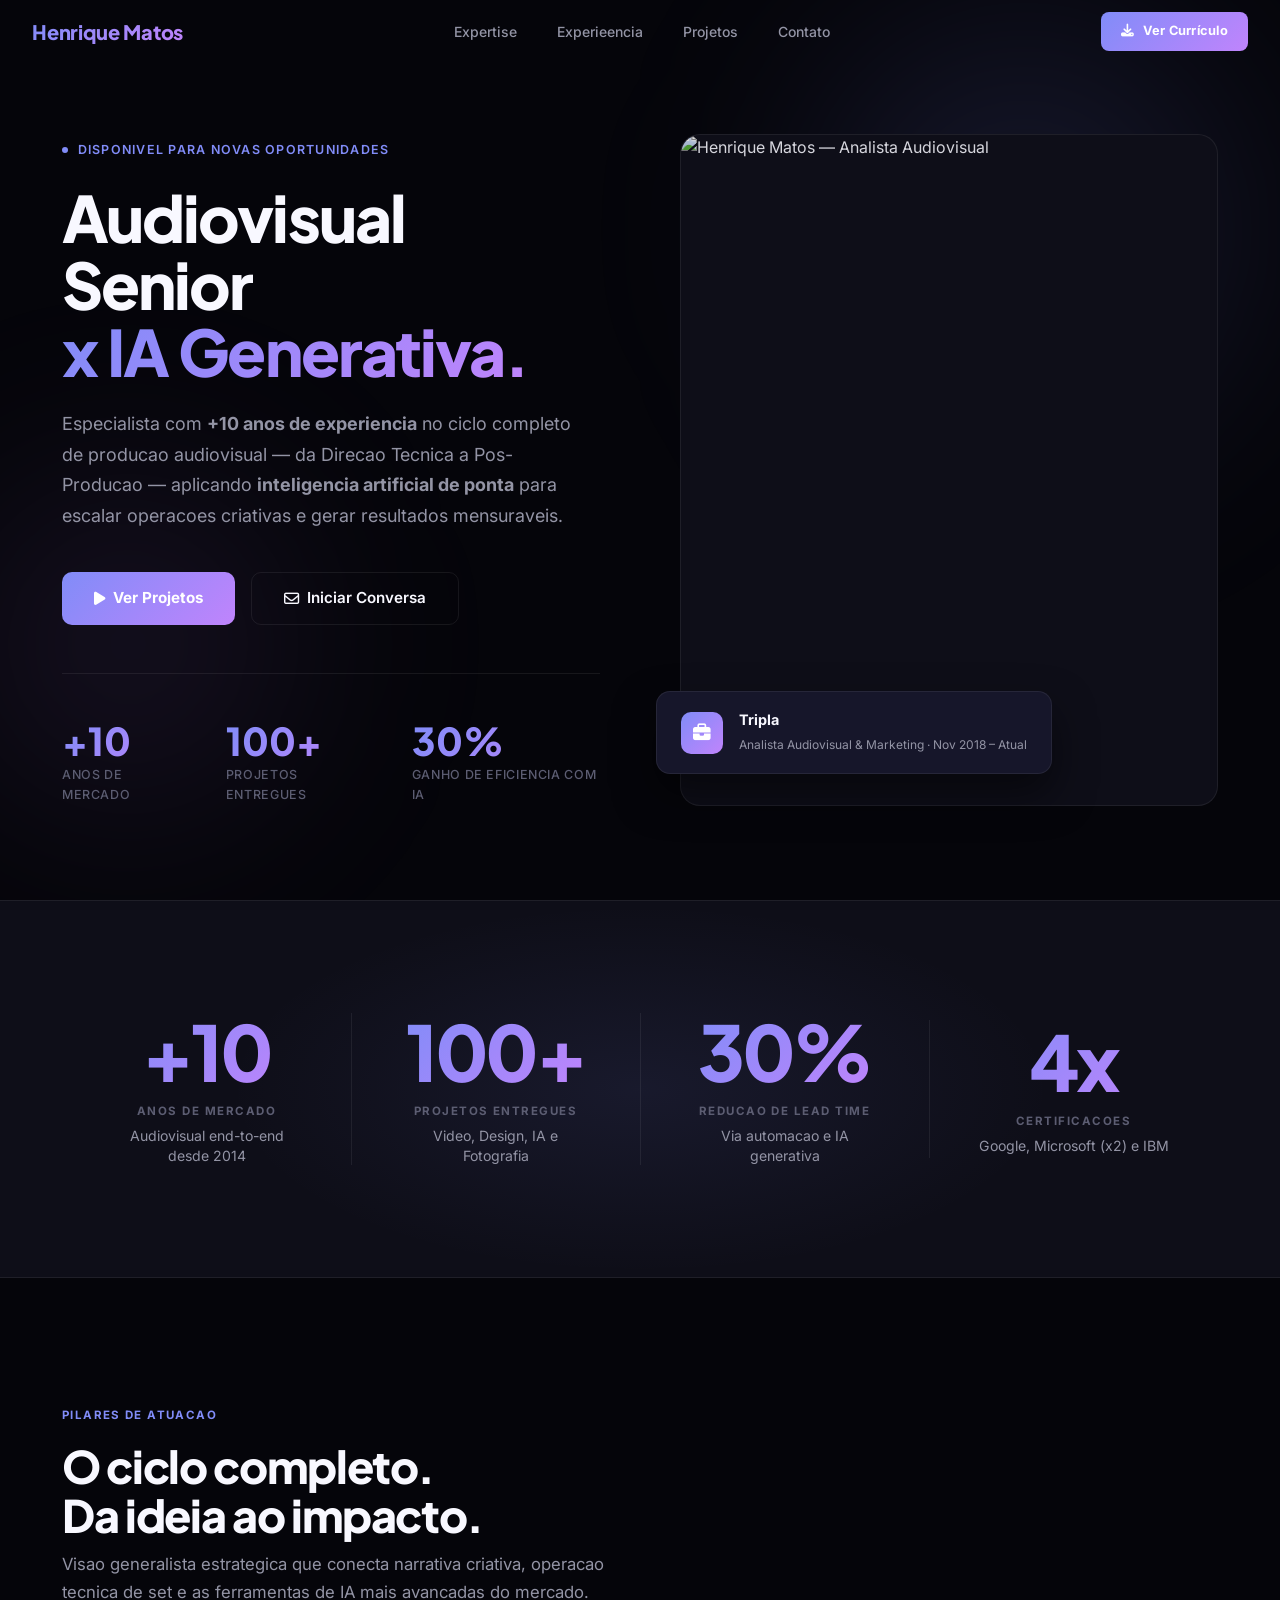
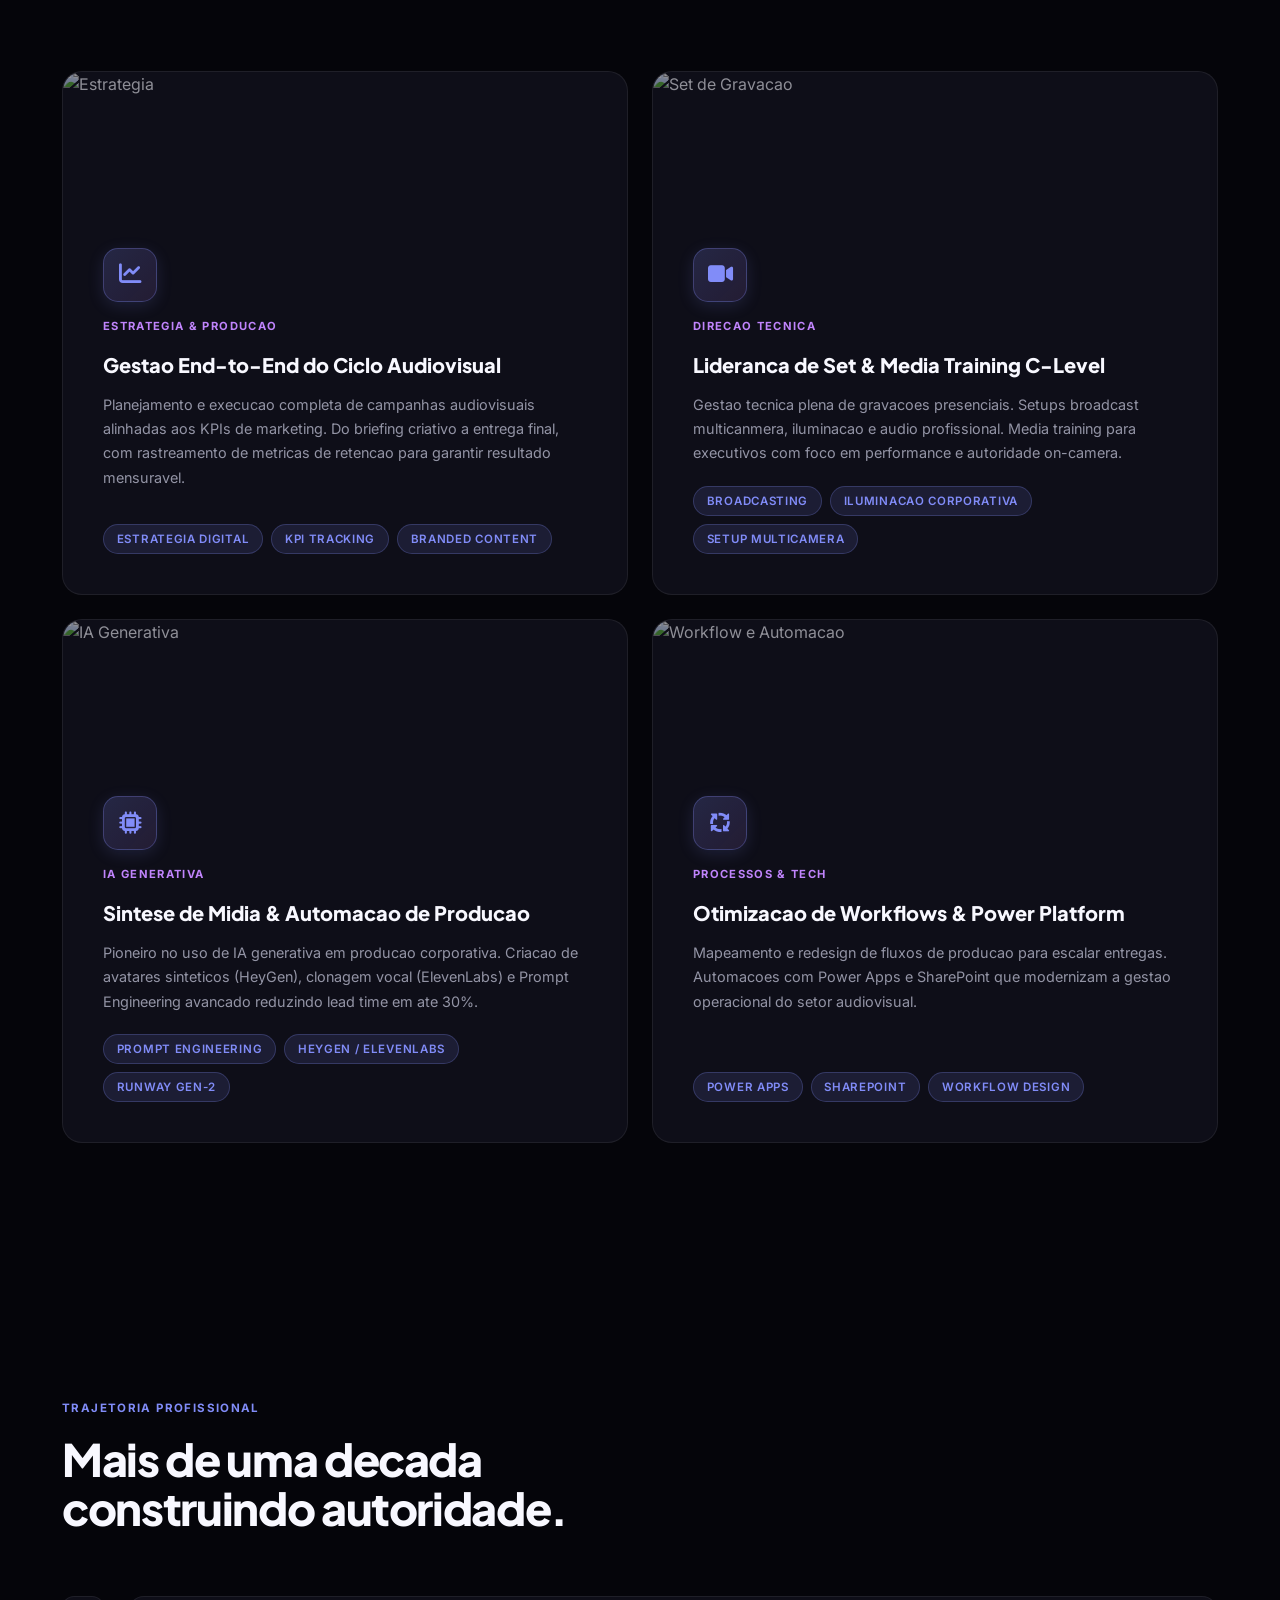
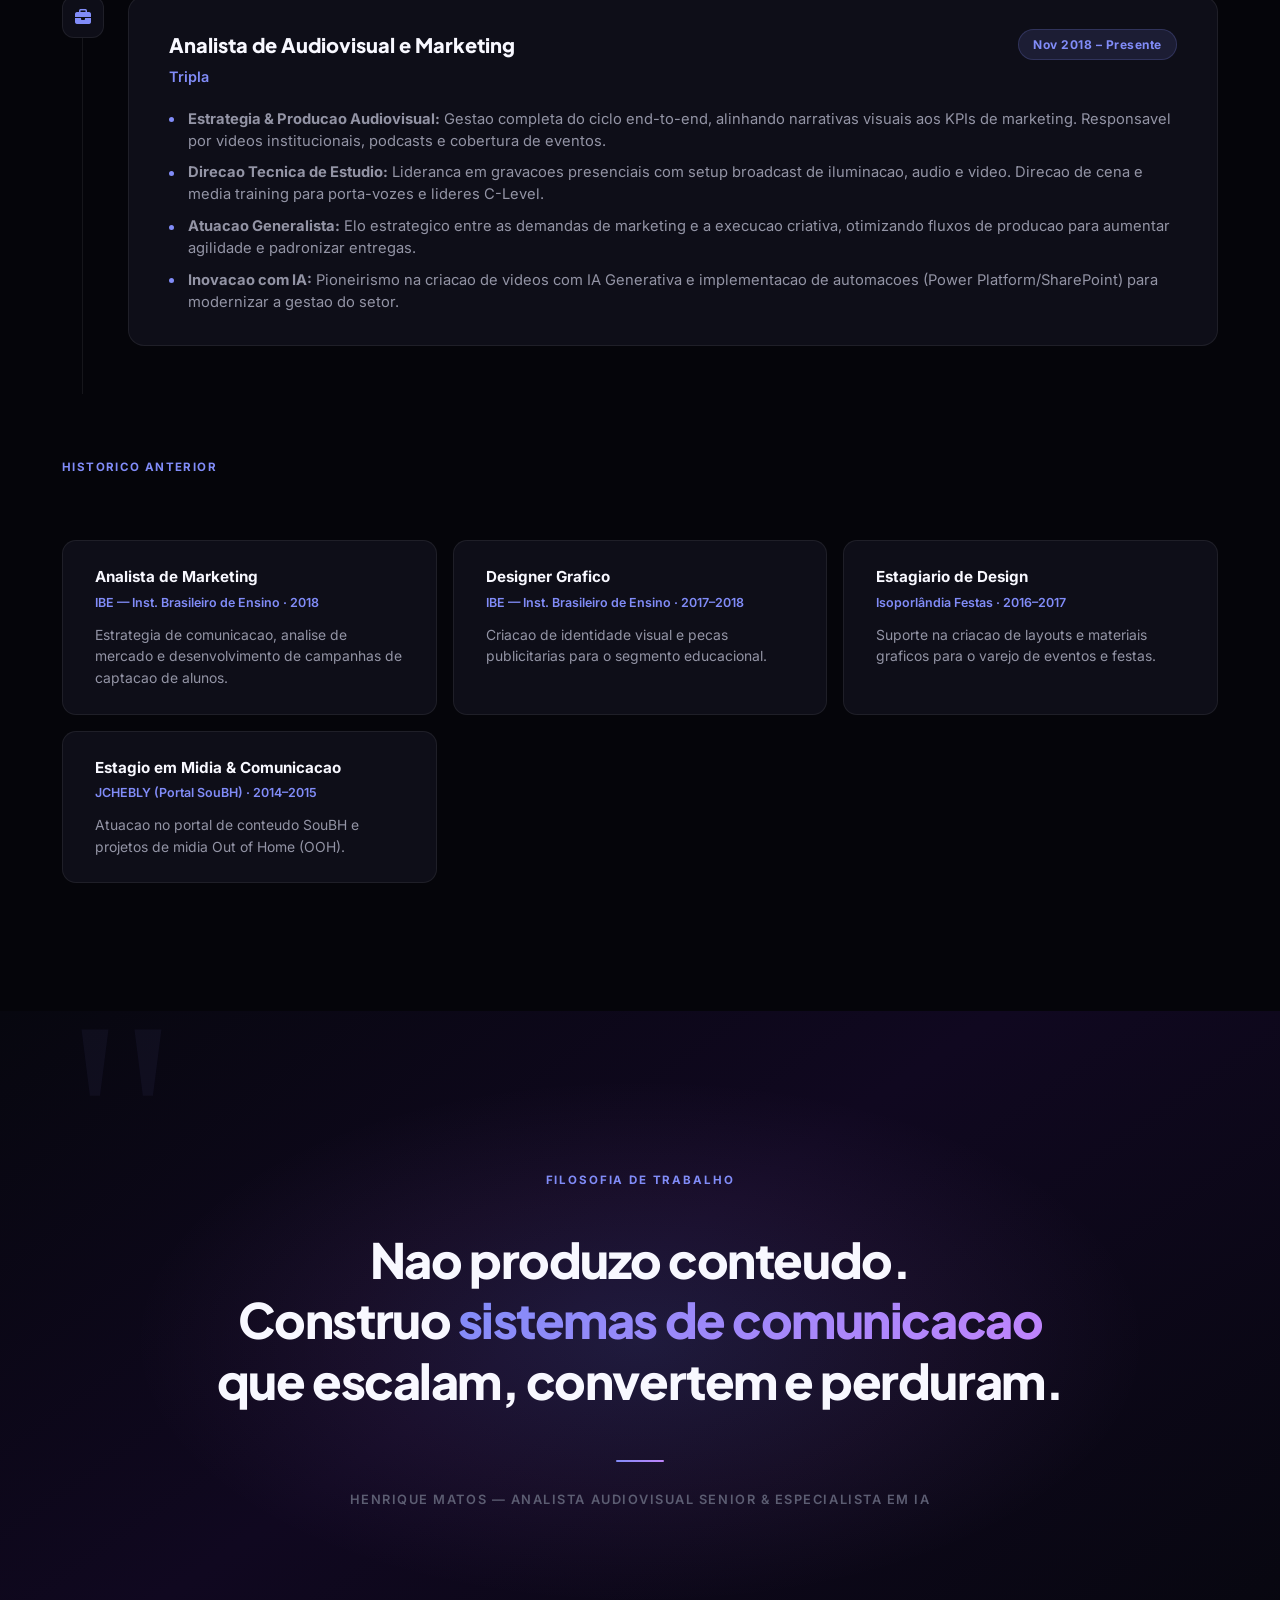
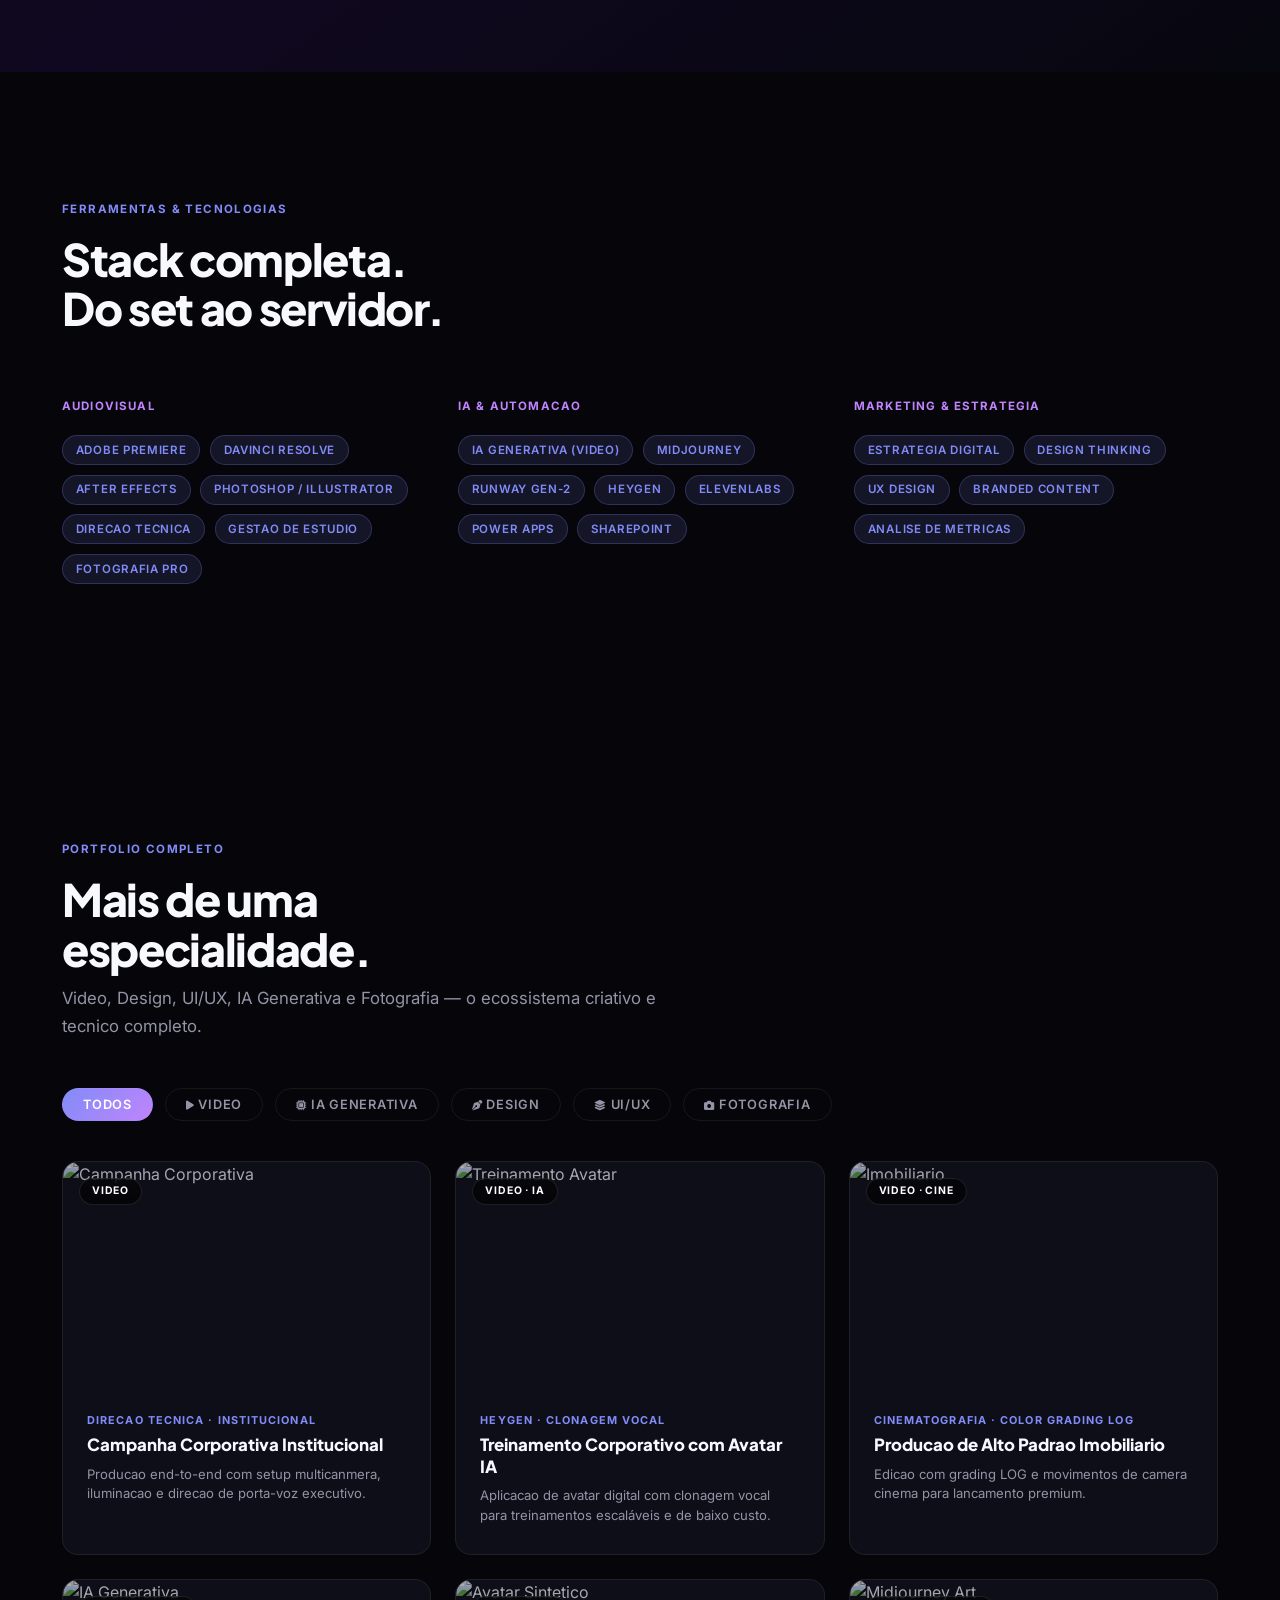
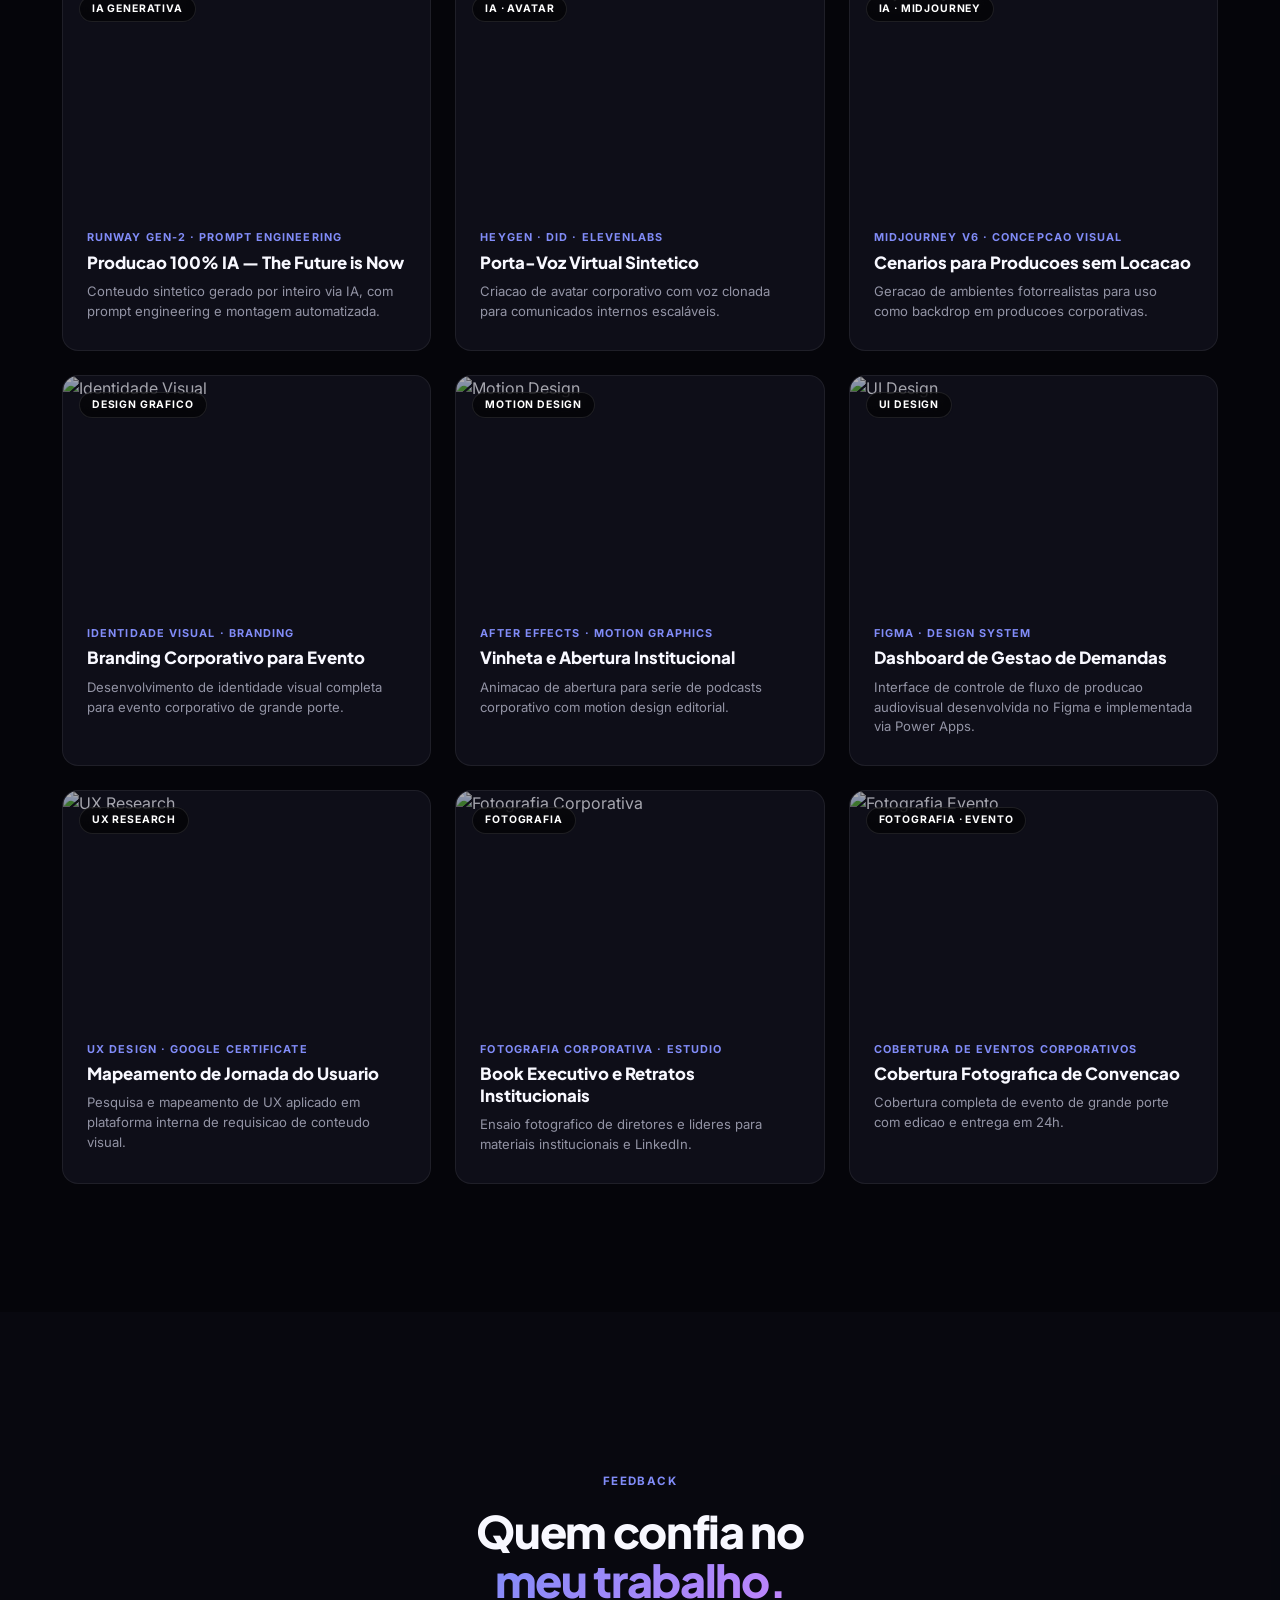
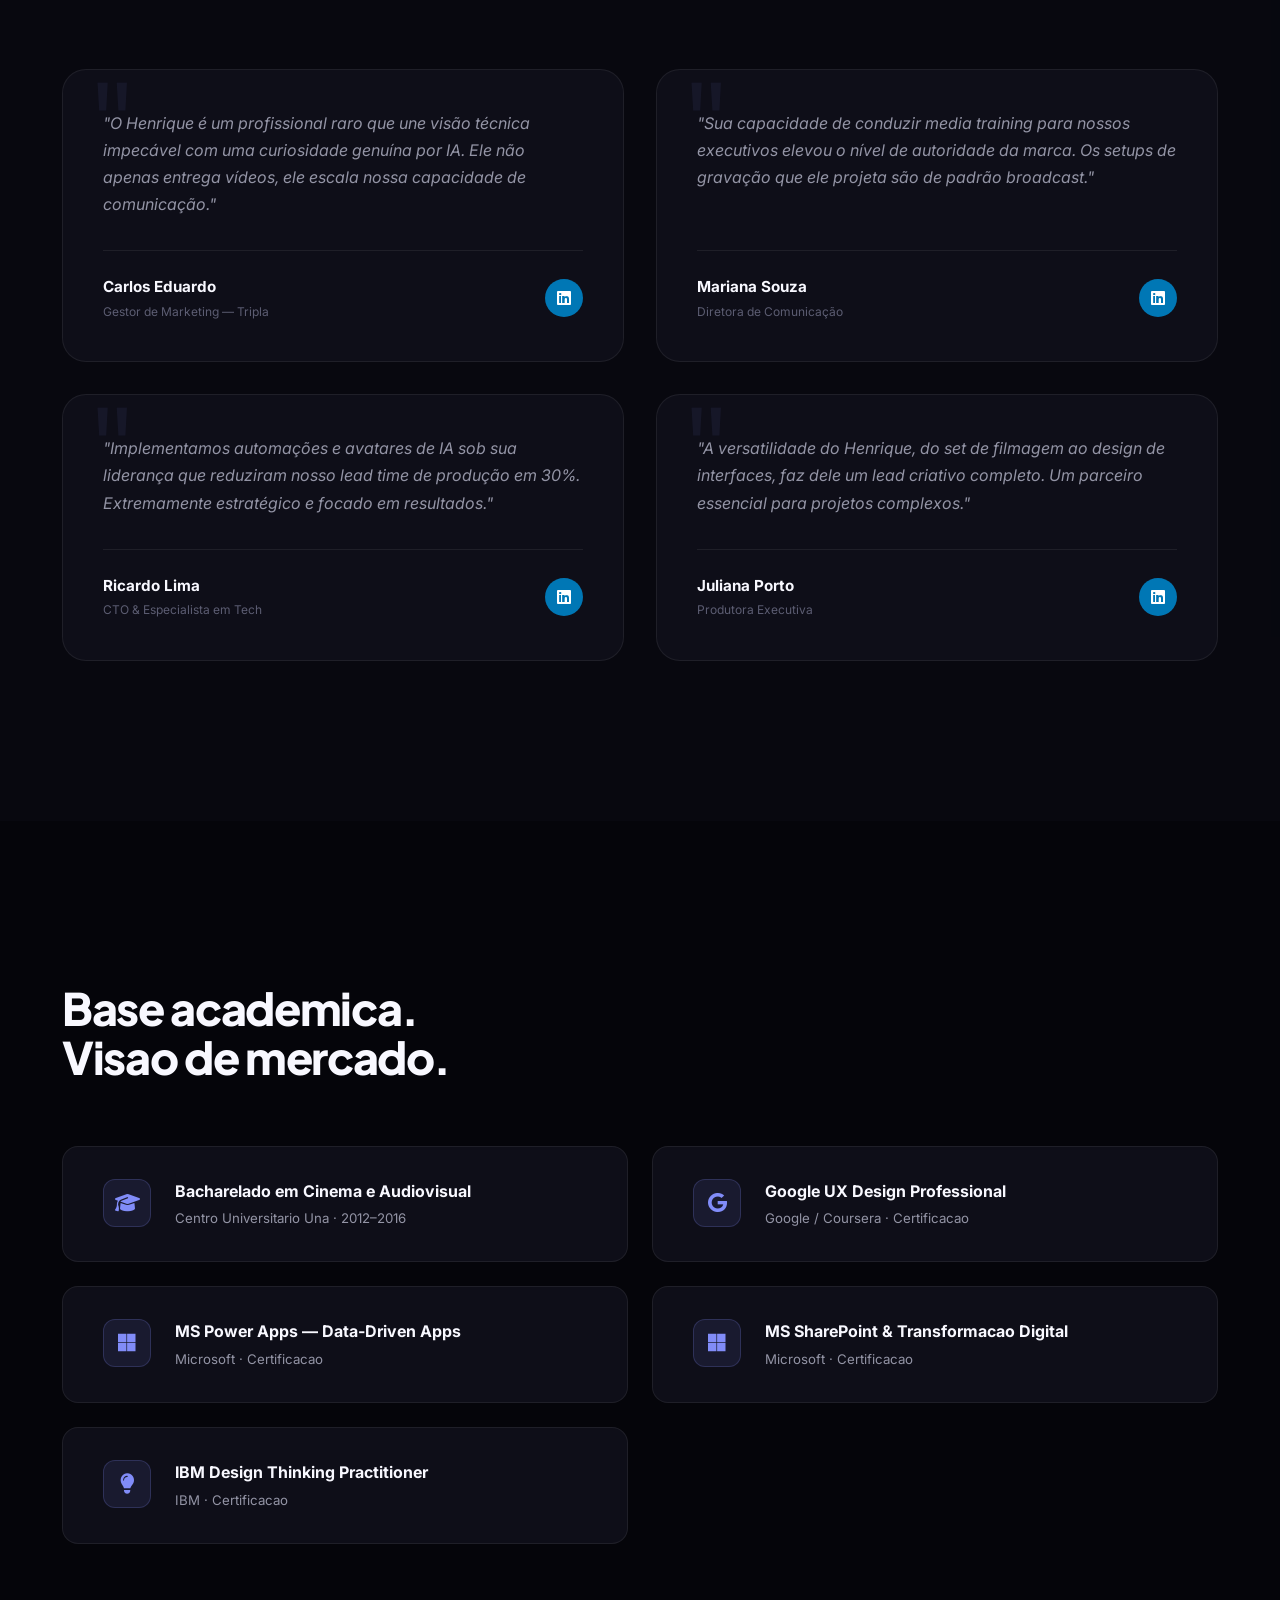
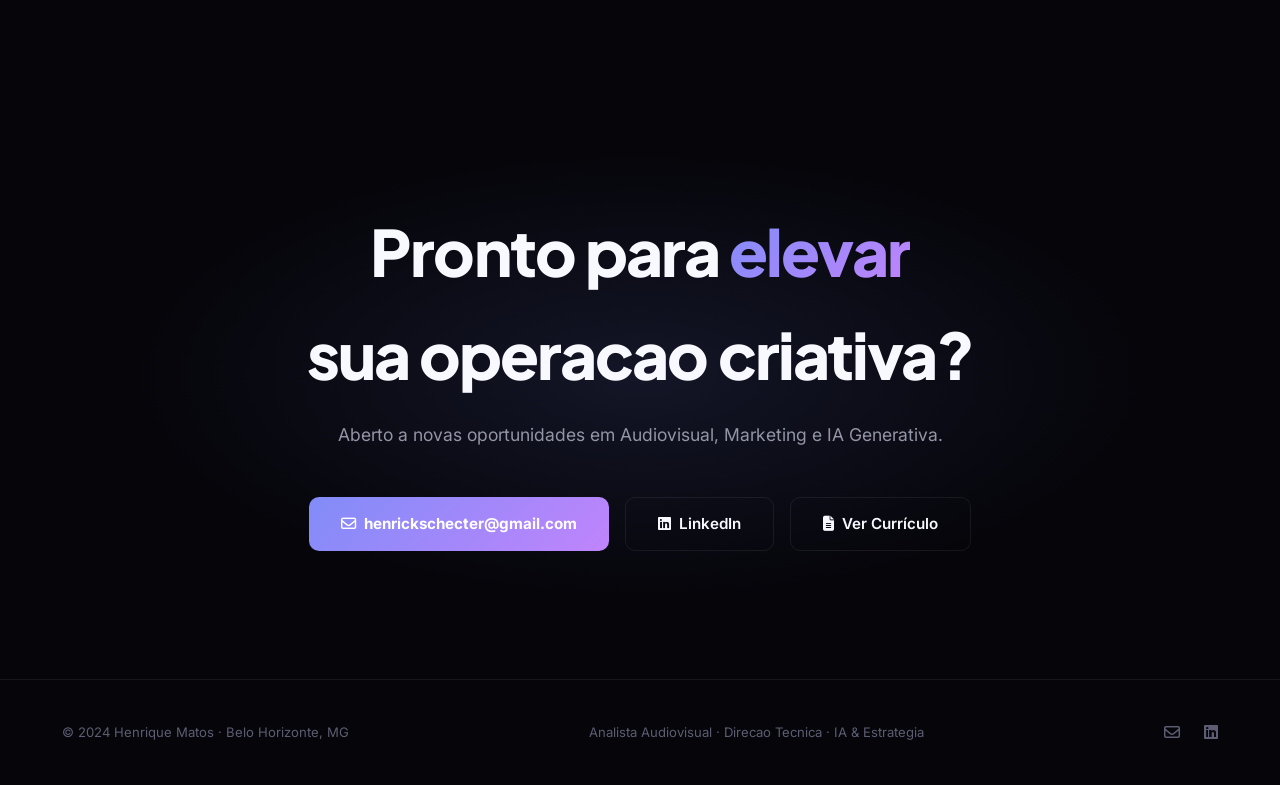
==== commit b3f04524: "Add files via upload" ====
--- a/index.html
+++ b/index.html
@@ -3,8 +3,22 @@
 <head>
   <meta charset="UTF-8">
   <meta name="viewport" content="width=device-width, initial-scale=1.0">
-  <meta name="description" content="Henrique Matos — Analista Audiovisual Senior com +10 anos em Direcao Tecnica, Estrategia de Conteudo e IA Generativa. Belo Horizonte, MG.">
-  <title>Henrique Matos — Audiovisual &amp; IA Strategy</title>
+  <meta name="description" content="Henrique Matos — Analista Audiovisual Senior com +10 anos em Direção Técnica, Estratégia de Conteúdo e IA Generativa. Belo Horizonte, MG.">
+  <title>Henrique Matos — Audiovisual & IA Strategy</title>
+
+  <!-- Open Graph / Facebook -->
+  <meta property="og:type" content="website">
+  <meta property="og:url" content="https://henrickschecter.github.io/portfolio-henrique/">
+  <meta property="og:title" content="Henrique Matos — Audiovisual & IA Strategy">
+  <meta property="og:description" content="Especialista Audiovisual com +10 anos de experiência, unindo Direção Técnica e IA Generativa para escala criativa.">
+  <meta property="og:image" content="https://images.unsplash.com/photo-1522075469751-3a6694fb2f61?auto=format&fit=crop&q=80&w=1200">
+
+  <!-- Twitter -->
+  <meta property="twitter:card" content="summary_large_image">
+  <meta property="twitter:title" content="Henrique Matos — Audiovisual & IA Strategy">
+  <meta property="twitter:description" content="Especialista Audiovisual com +10 anos de experiência, unindo Direção Técnica e IA Generativa para escala criativa.">
+  <meta property="twitter:image" content="https://images.unsplash.com/photo-1522075469751-3a6694fb2f61?auto=format&fit=crop&q=80&w=1200">
+
   <link rel="preconnect" href="https://fonts.googleapis.com">
   <link rel="preconnect" href="https://fonts.gstatic.com" crossorigin>
   <link href="https://fonts.googleapis.com/css2?family=Inter:opsz,wght@14..32,300;14..32,400;14..32,500;14..32,600;14..32,700&family=Plus+Jakarta+Sans:ital,wght@0,400;0,500;0,600;0,700;0,800;1,400&display=swap" rel="stylesheet">
@@ -23,8 +37,8 @@
         <li><a href="#portfolio">Projetos</a></li>
         <li><a href="#contato">Contato</a></li>
       </ul>
-      <a href="curriculo-henrique-matos.pdf" target="_blank" class="btn-resume">
-        <i class="fa-solid fa-download"></i> Baixar CV
+      <a href="curriculo2.html" target="_blank" class="btn-resume">
+        <i class="fa-solid fa-download"></i> Ver Currículo
       </a>
     </div>
   </nav>
@@ -833,8 +847,8 @@
         <a href="https://linkedin.com/in/henrique-matos" target="_blank" class="btn-ghost">
           <i class="fa-brands fa-linkedin"></i> LinkedIn
         </a>
-        <a href="curriculo-henrique-matos.pdf" target="_blank" class="btn-ghost">
-          <i class="fa-solid fa-file-pdf"></i> Baixar CV
+        <a href="curriculo2.html" target="_blank" class="btn-ghost">
+          <i class="fa-solid fa-file-lines"></i> Ver Currículo
         </a>
       </div>
     </div>
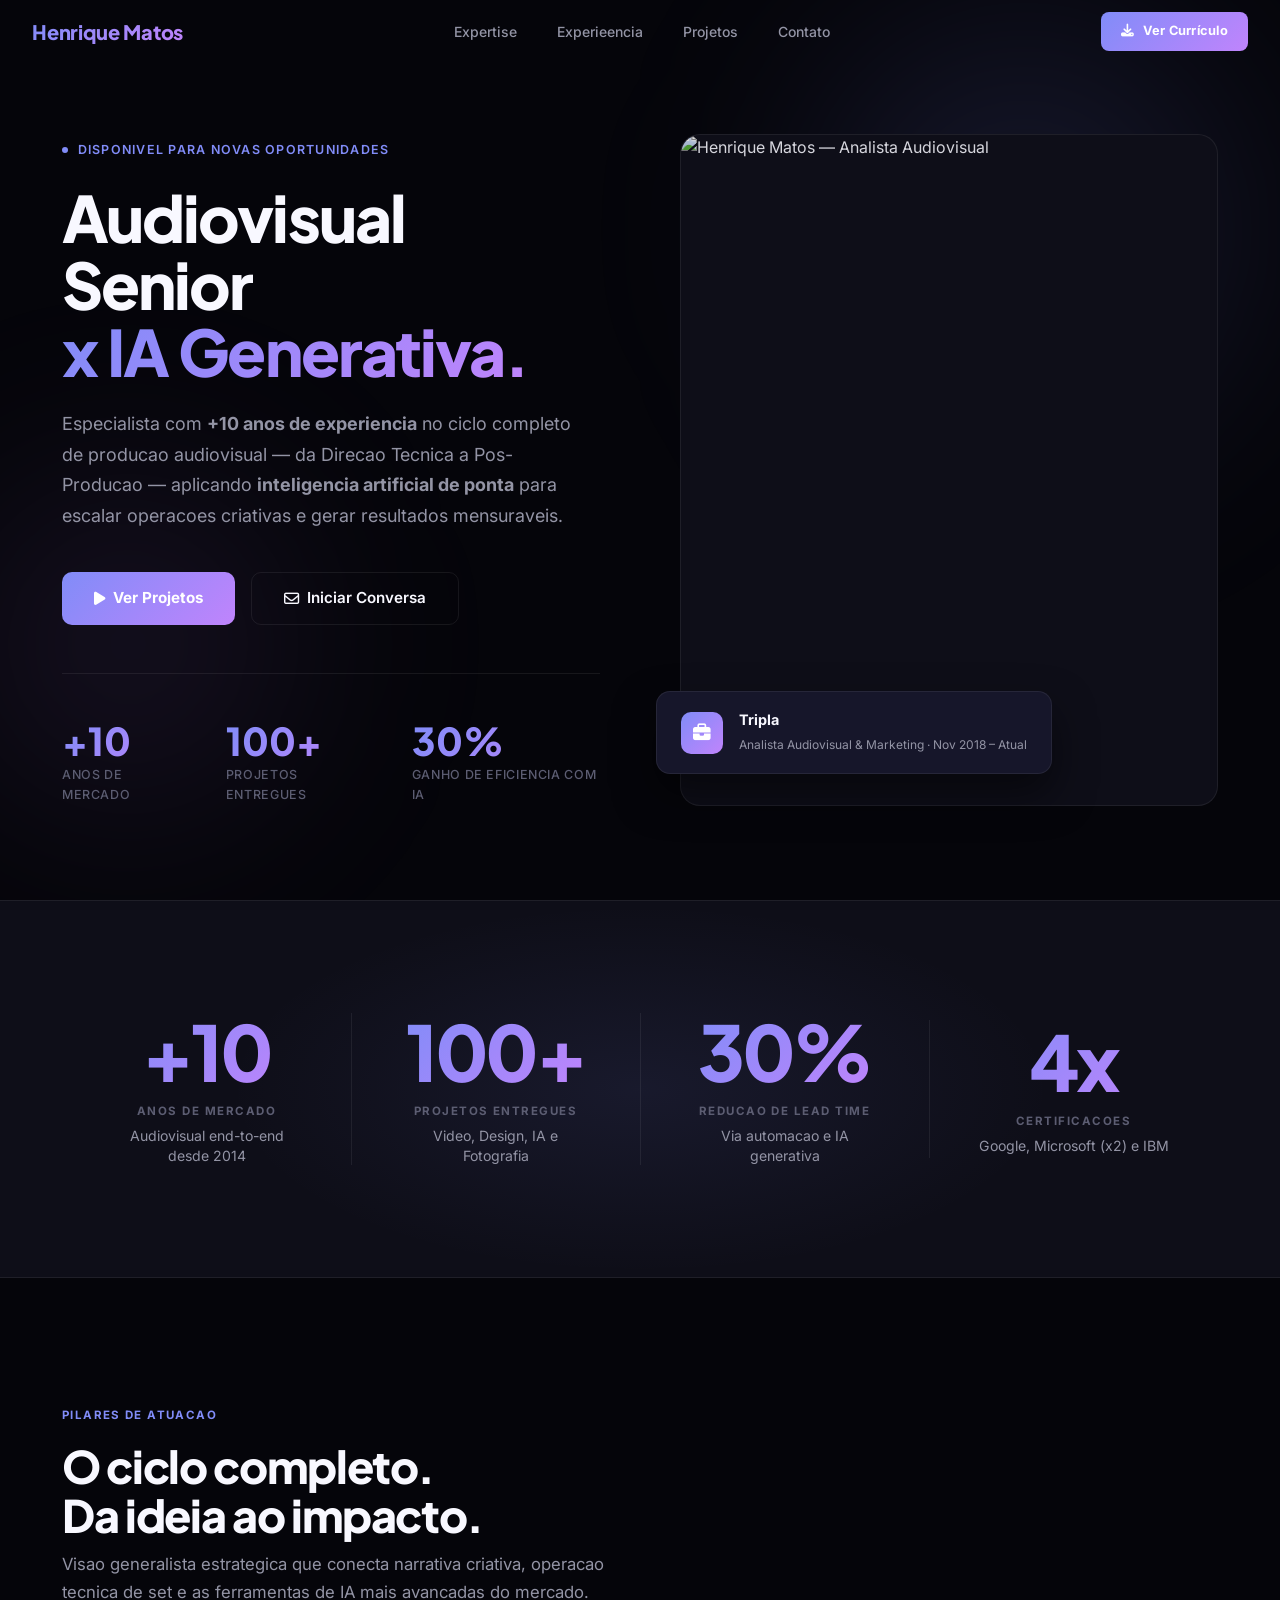
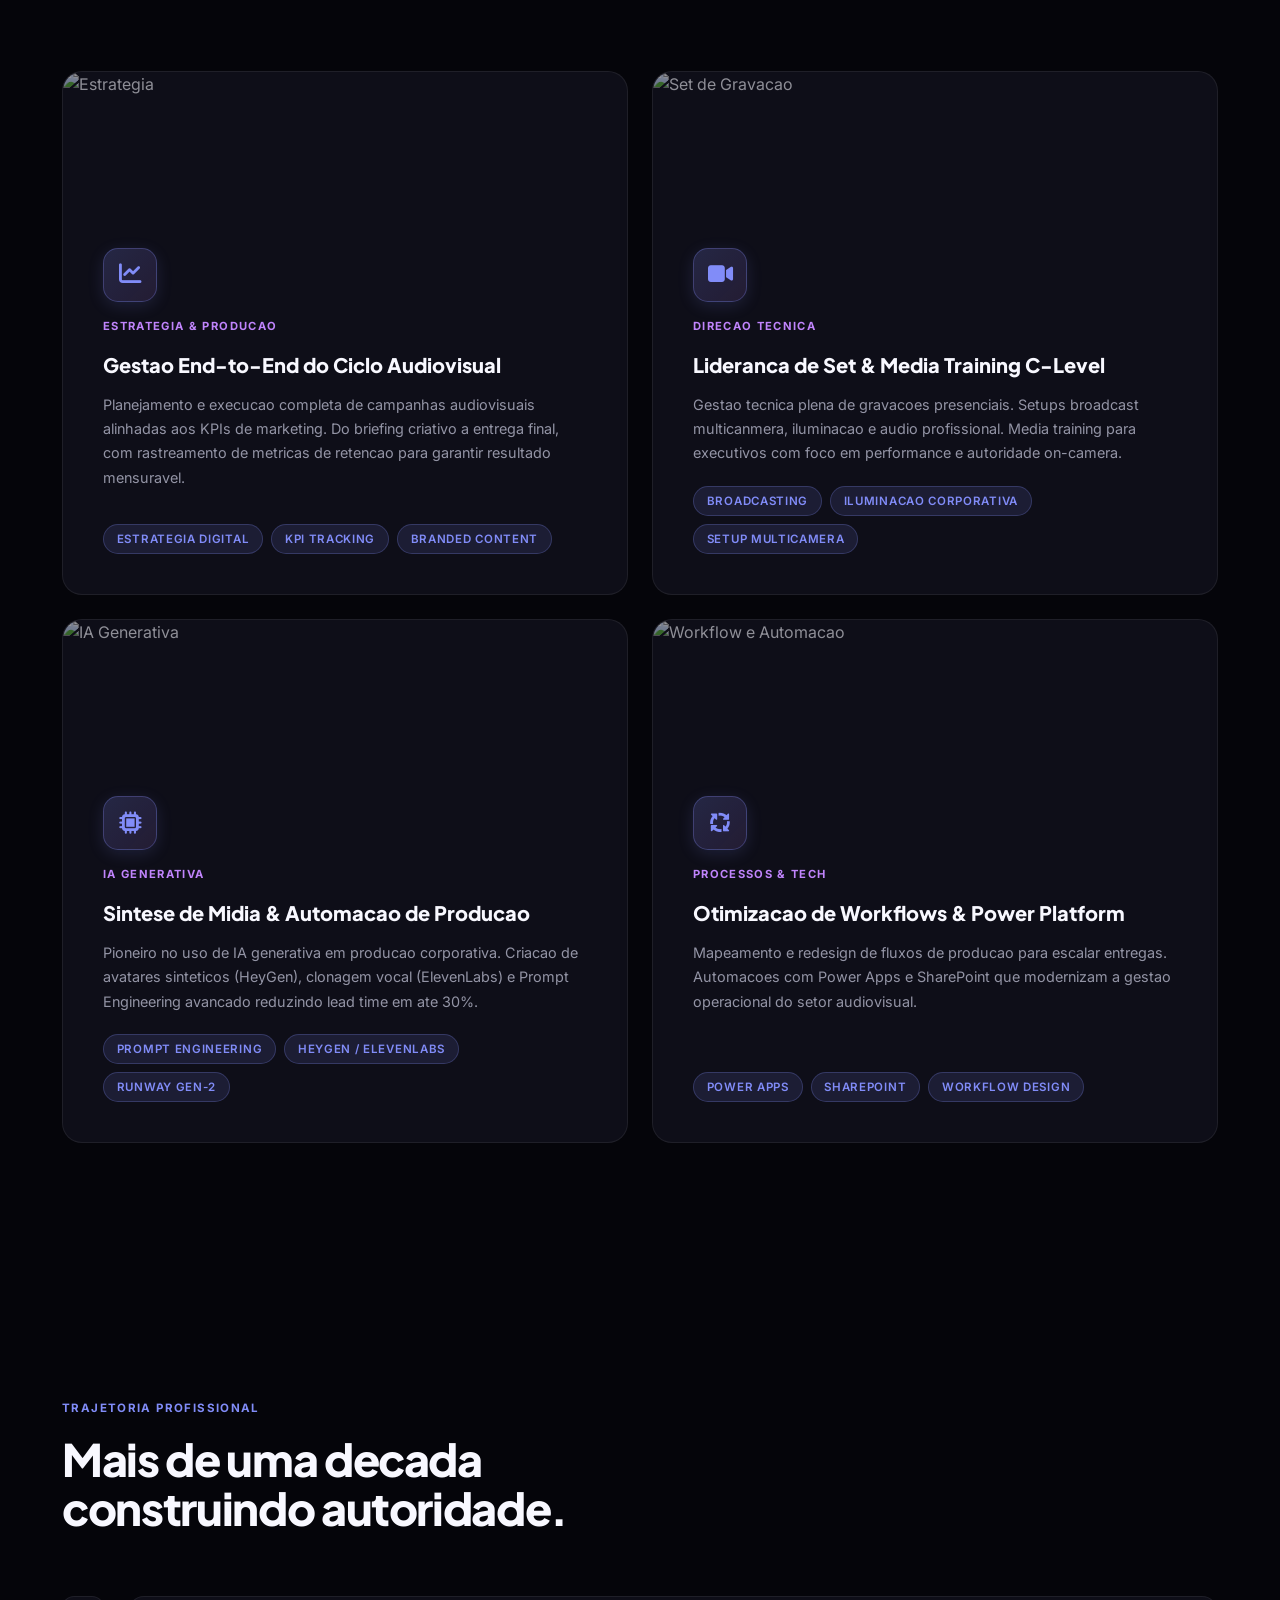
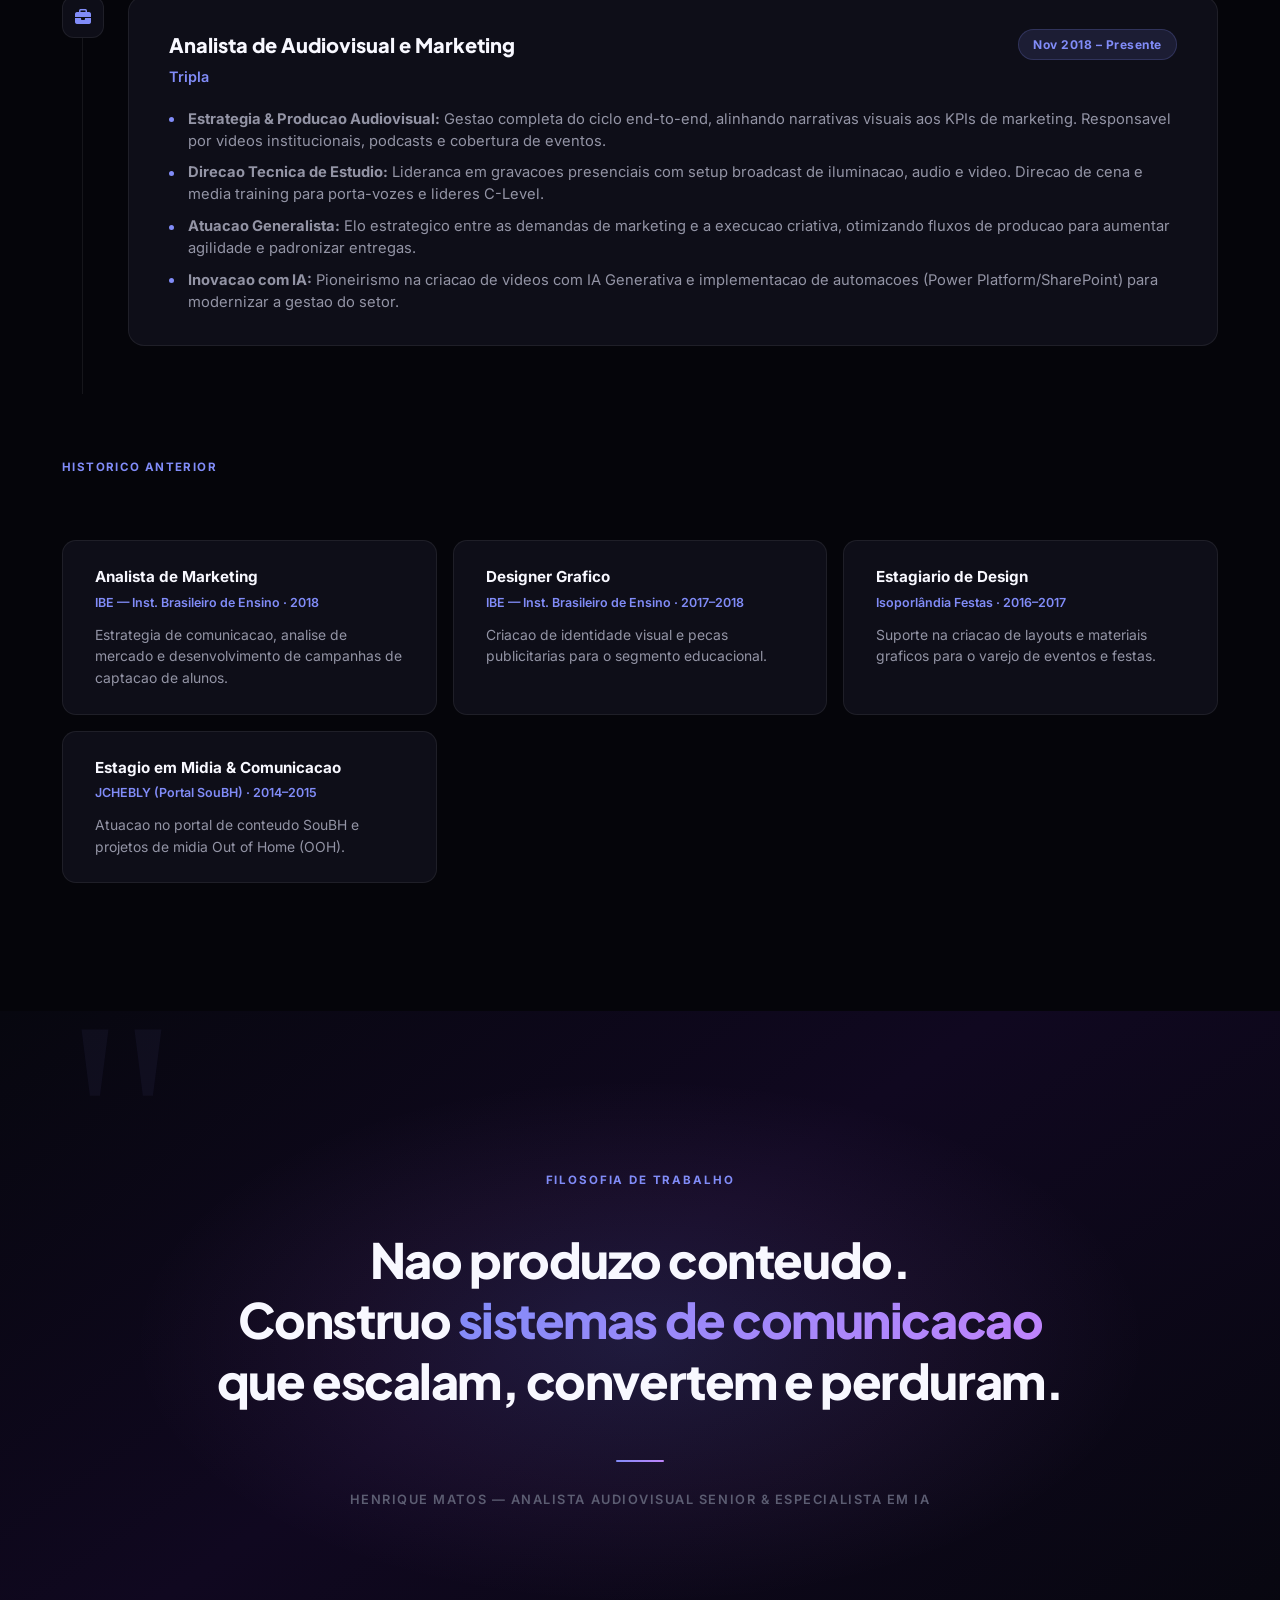
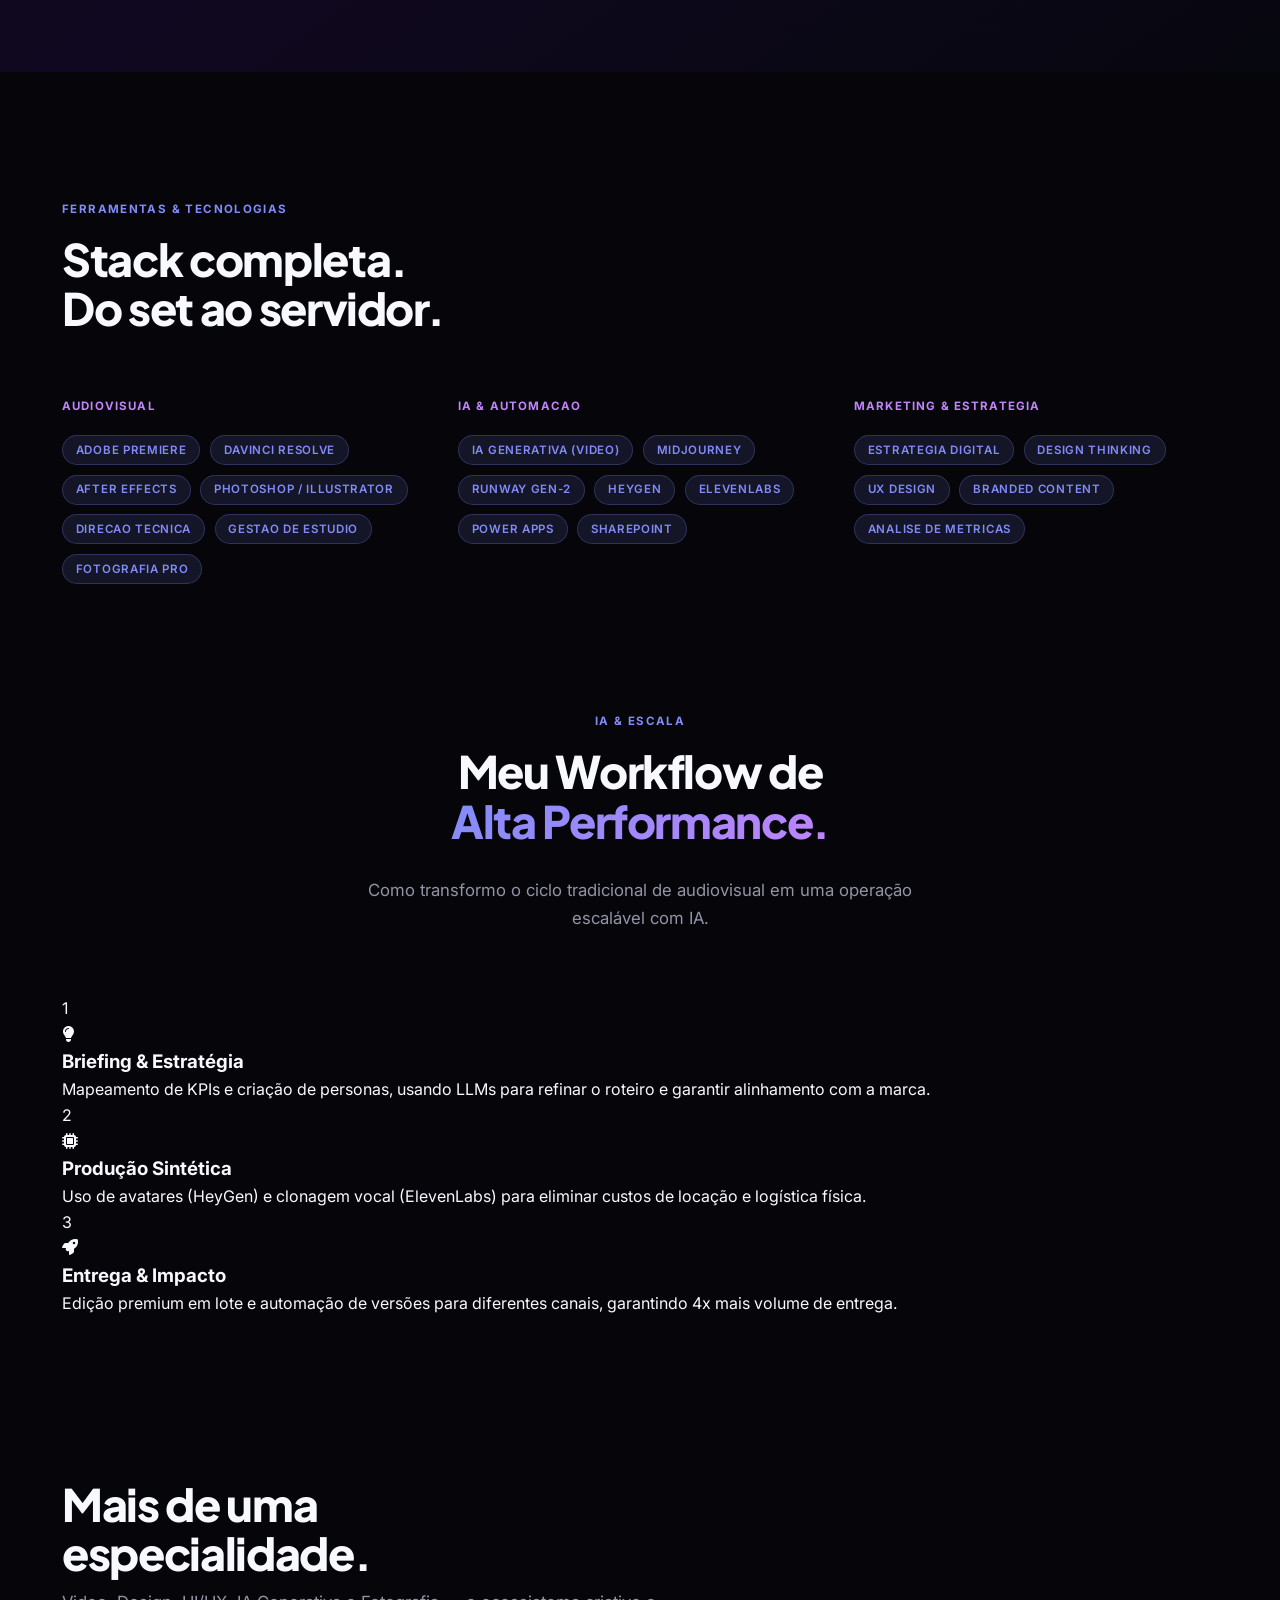
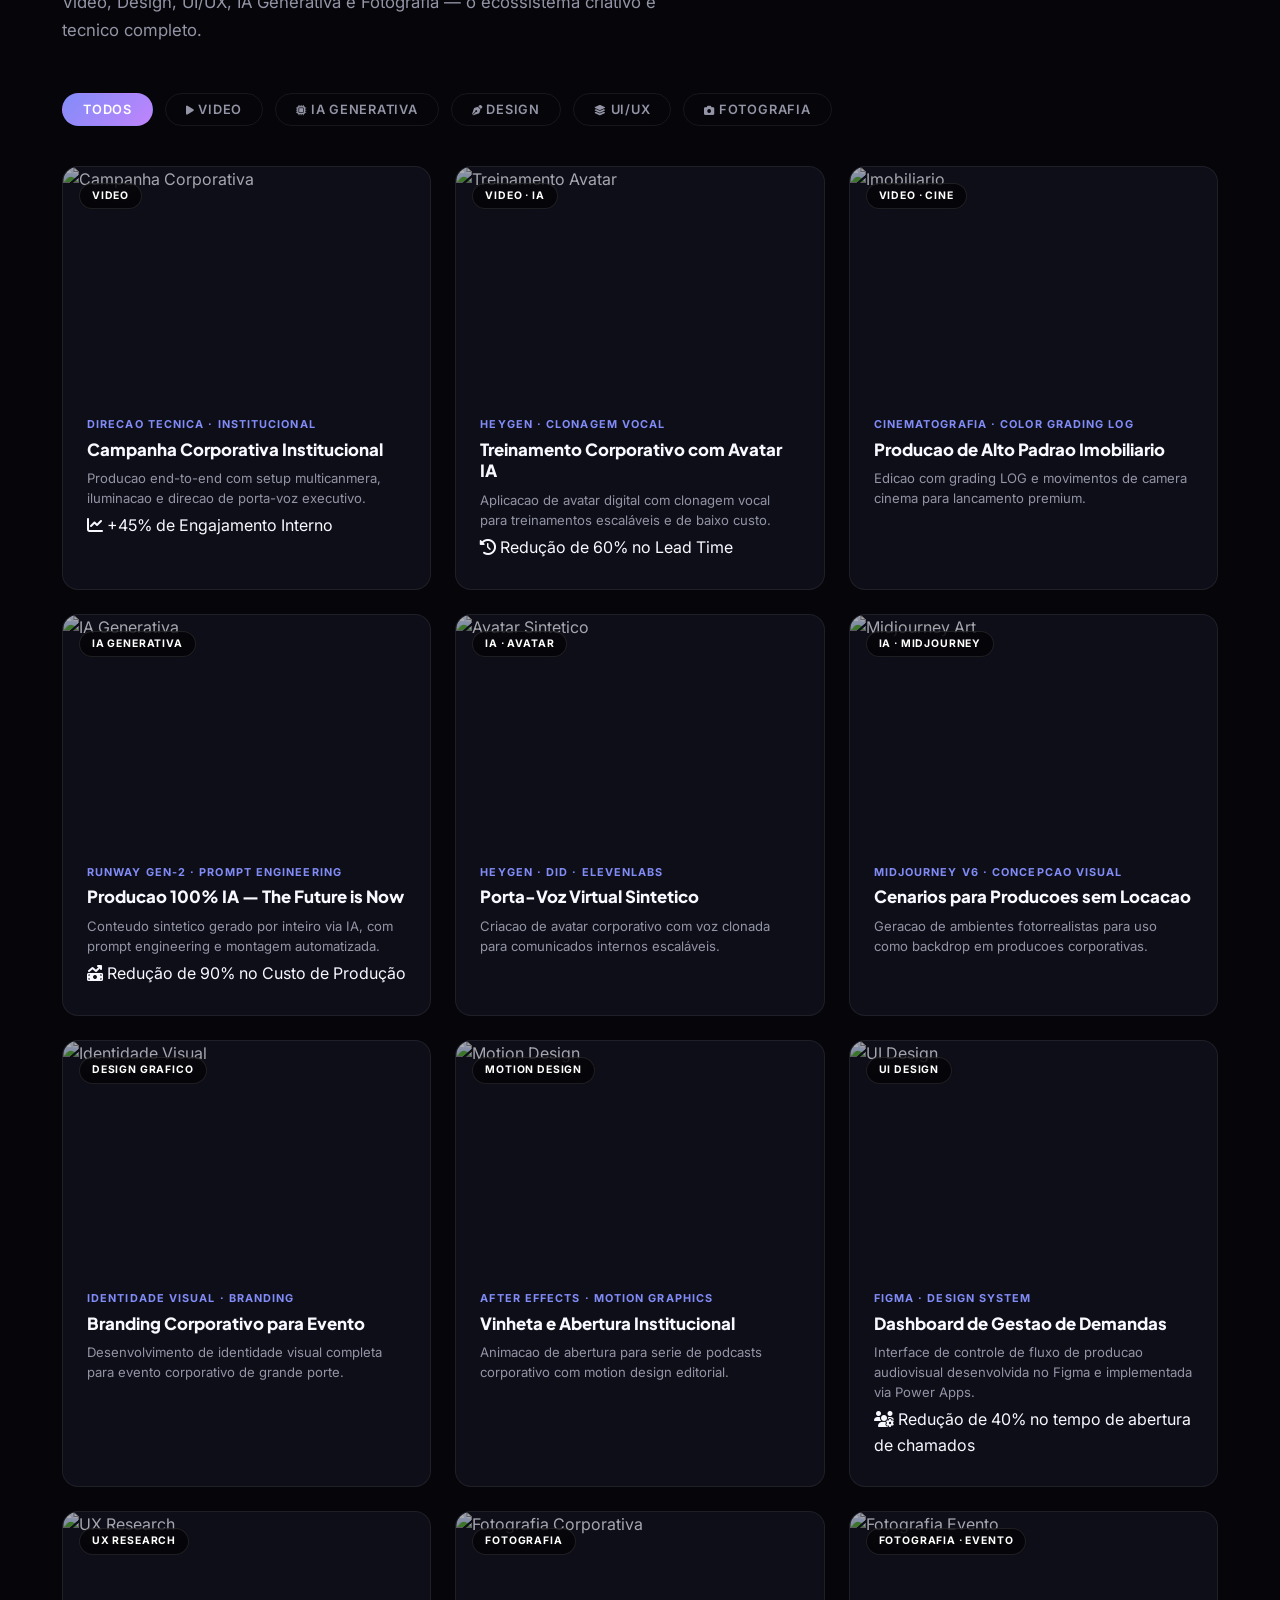
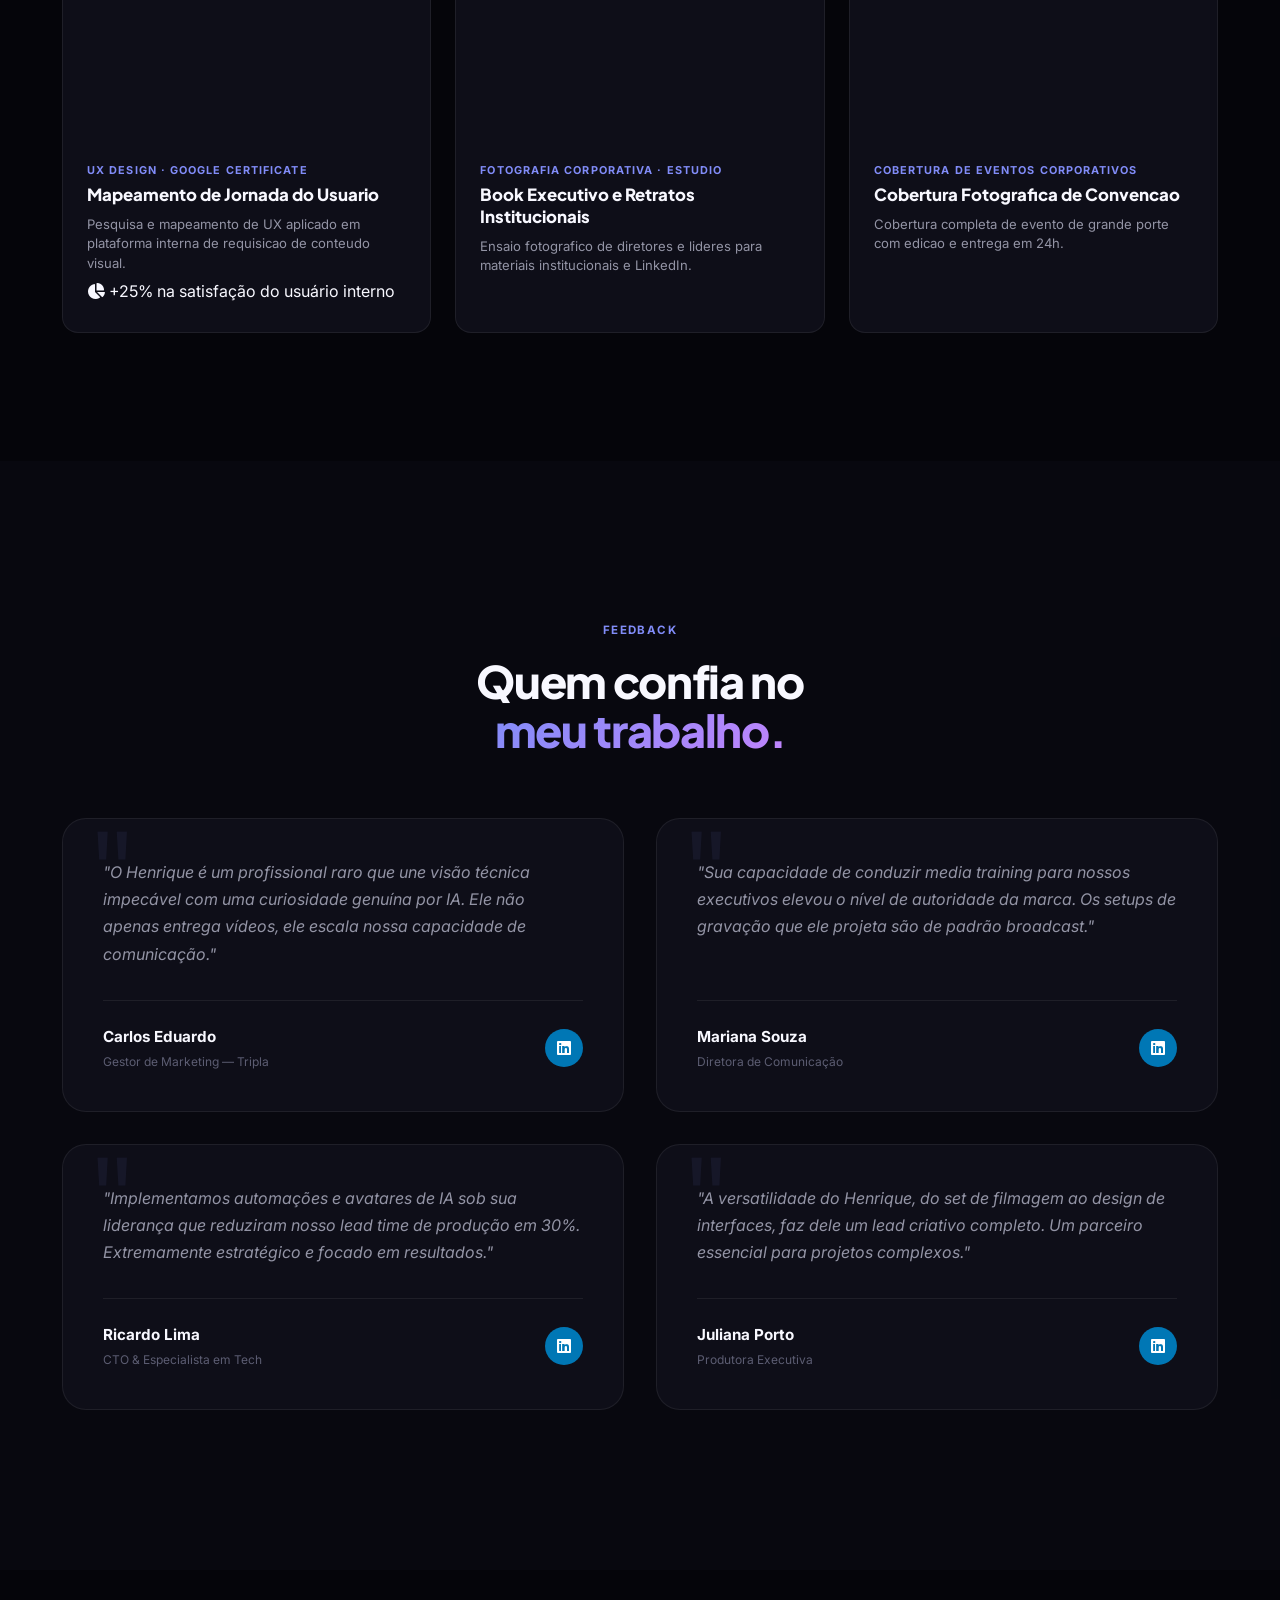
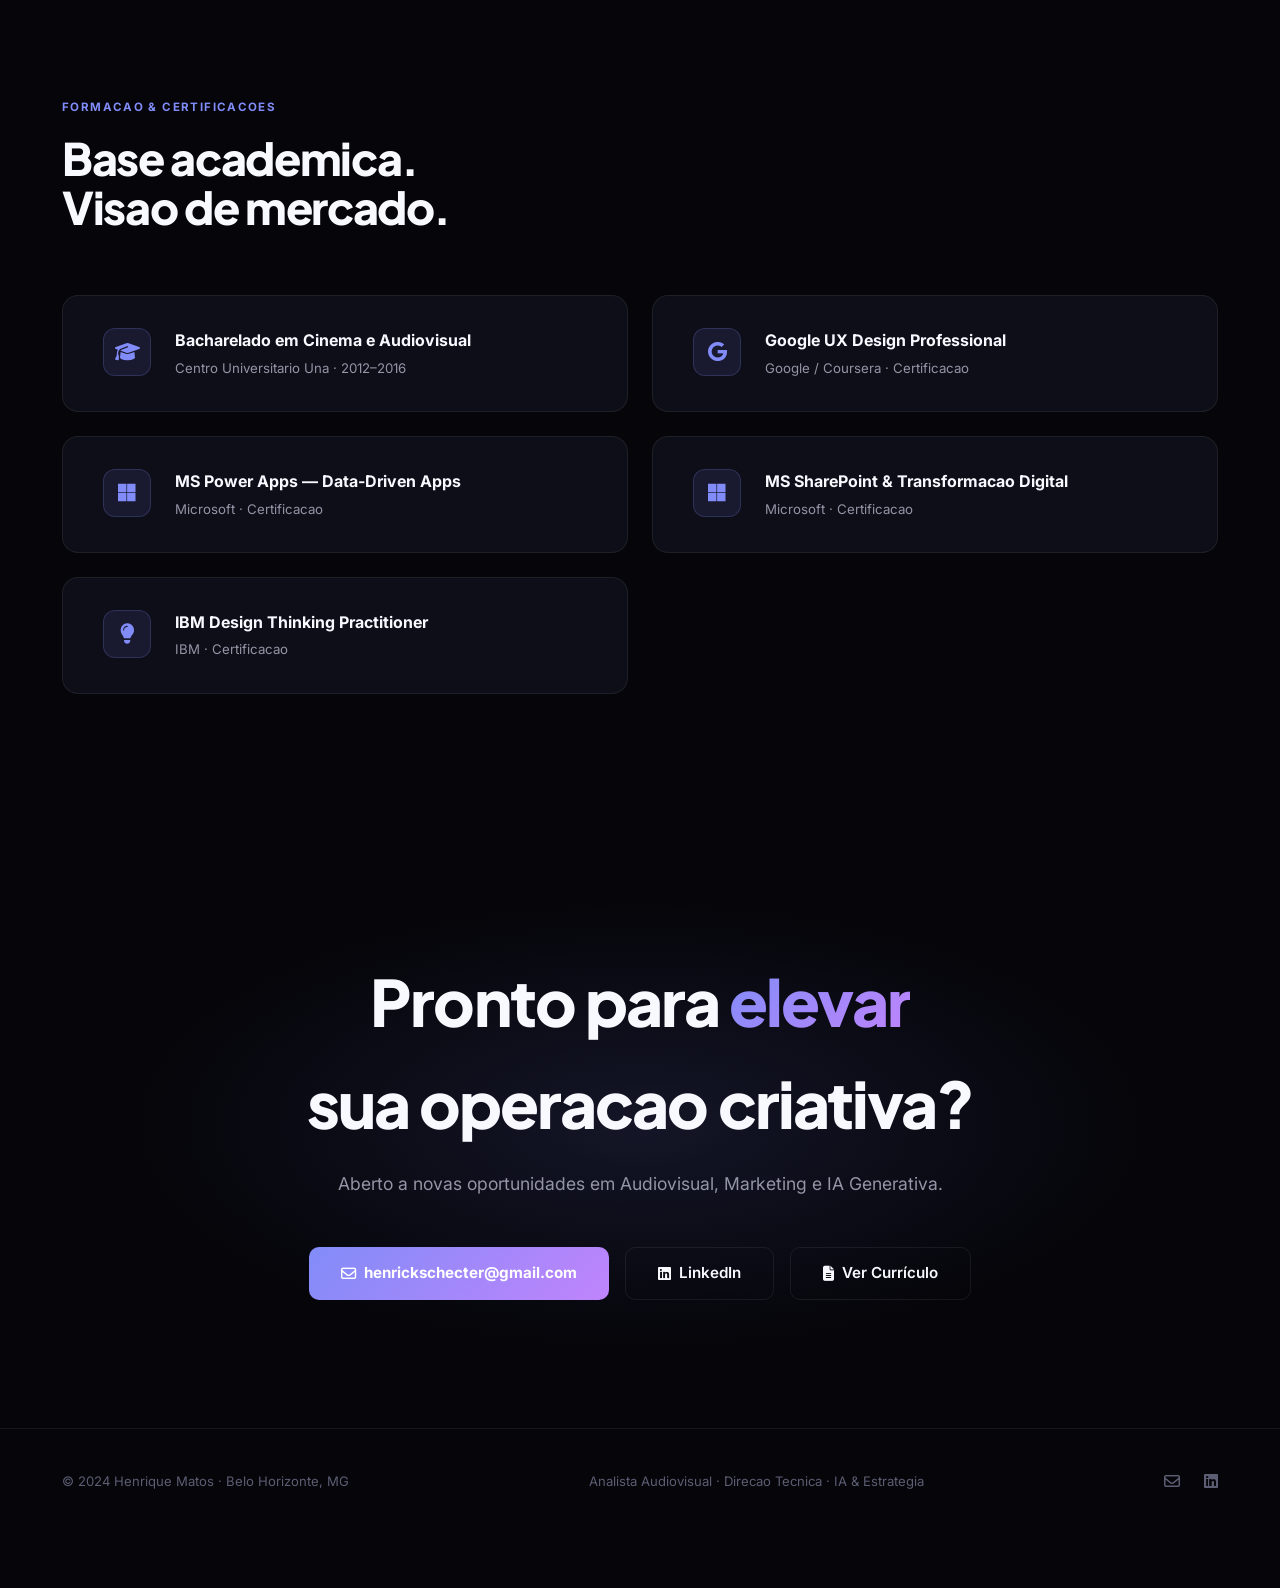
==== commit cd99e69e: "Add files via upload" ====
--- a/index.html
+++ b/index.html
@@ -336,6 +336,36 @@
             <span class="tag-pill">Branded Content</span>
             <span class="tag-pill">Analise de Metricas</span>
           </div>
+        </div>
+      </div>
+    </div>
+  </section>
+
+  <!-- IA WORKFLOW SECTION -->
+  <section class="workflow-section">
+    <div class="container">
+      <p class="section-label reveal" style="text-align: center;">IA & Escala</p>
+      <h2 class="section-title reveal delay-1" style="text-align: center; margin-bottom: 2rem;">Meu Workflow de <br><span class="gradient-text">Alta Performance.</span></h2>
+      <p class="section-subtitle reveal delay-2" style="text-align: center; margin: 0 auto 4rem;">Como transformo o ciclo tradicional de audiovisual em uma operação escalável com IA.</p>
+      
+      <div class="workflow-grid">
+        <div class="workflow-step reveal">
+          <div class="step-num">1</div>
+          <i class="fa-solid fa-lightbulb"></i>
+          <h3>Briefing & Estratégia</h3>
+          <p>Mapeamento de KPIs e criação de personas, usando LLMs para refinar o roteiro e garantir alinhamento com a marca.</p>
+        </div>
+        <div class="workflow-step reveal delay-1">
+          <div class="step-num">2</div>
+          <i class="fa-solid fa-microchip"></i>
+          <h3>Produção Sintética</h3>
+          <p>Uso de avatares (HeyGen) e clonagem vocal (ElevenLabs) para eliminar custos de locação e logística física.</p>
+        </div>
+        <div class="workflow-step reveal delay-2">
+          <div class="step-num">3</div>
+          <i class="fa-solid fa-rocket"></i>
+          <h3>Entrega & Impacto</h3>
+          <p>Edição premium em lote e automação de versões para diferentes canais, garantindo 4x mais volume de entrega.</p>
         </div>
       </div>
     </div>
@@ -383,6 +413,9 @@
             <p class="portfolio-cat">Direcao Tecnica · Institucional</p>
             <h3 class="portfolio-title">Campanha Corporativa Institucional</h3>
             <p class="portfolio-desc">Producao end-to-end com setup multicanmera, iluminacao e direcao de porta-voz executivo.</p>
+            <div class="impact-badge">
+              <i class="fa-solid fa-chart-line"></i> +45% de Engajamento Interno
+            </div>
           </div>
         </div>
 
@@ -397,6 +430,9 @@
             <p class="portfolio-cat">HeyGen · Clonagem Vocal</p>
             <h3 class="portfolio-title">Treinamento Corporativo com Avatar IA</h3>
             <p class="portfolio-desc">Aplicacao de avatar digital com clonagem vocal para treinamentos escaláveis e de baixo custo.</p>
+            <div class="impact-badge">
+              <i class="fa-solid fa-clock-rotate-left"></i> Redução de 60% no Lead Time
+            </div>
           </div>
         </div>
 
@@ -425,6 +461,9 @@
             <p class="portfolio-cat">Runway Gen-2 · Prompt Engineering</p>
             <h3 class="portfolio-title">Producao 100% IA — The Future is Now</h3>
             <p class="portfolio-desc">Conteudo sintetico gerado por inteiro via IA, com prompt engineering e montagem automatizada.</p>
+            <div class="impact-badge">
+              <i class="fa-solid fa-money-bill-trend-up"></i> Redução de 90% no Custo de Produção
+            </div>
           </div>
         </div>
 
@@ -580,6 +619,9 @@
             <p class="portfolio-cat">Figma · Design System</p>
             <h3 class="portfolio-title">Dashboard de Gestao de Demandas</h3>
             <p class="portfolio-desc">Interface de controle de fluxo de producao audiovisual desenvolvida no Figma e implementada via Power Apps.</p>
+            <div class="impact-badge">
+              <i class="fa-solid fa-users-gear"></i> Redução de 40% no tempo de abertura de chamados
+            </div>
           </div>
           <div class="card-detail">
             <div class="card-detail-inner">
@@ -616,6 +658,9 @@
             <p class="portfolio-cat">UX Design · Google Certificate</p>
             <h3 class="portfolio-title">Mapeamento de Jornada do Usuario</h3>
             <p class="portfolio-desc">Pesquisa e mapeamento de UX aplicado em plataforma interna de requisicao de conteudo visual.</p>
+            <div class="impact-badge">
+              <i class="fa-solid fa-chart-pie"></i> +25% na satisfação do usuário interno
+            </div>
           </div>
           <div class="card-detail">
             <div class="card-detail-inner">
@@ -872,6 +917,15 @@
     </button>
     <div class="modal-iframe-wrap" id="modal-frame"></div>
   </div>
+  <!-- Floating Contact -->
+  <div class="floating-contact reveal delay-3">
+    <a href="https://linkedin.com/in/henrique-matos" target="_blank" class="btn-fab" title="LinkedIn">
+      <i class="fa-brands fa-linkedin-in"></i>
+    </a>
+    <a href="mailto:henrickschecter@gmail.com" class="btn-fab" title="Enviar Email">
+      <i class="fa-regular fa-envelope"></i>
+    </a>
+  </div>
 
   <script src="script.js"></script>
 </body>
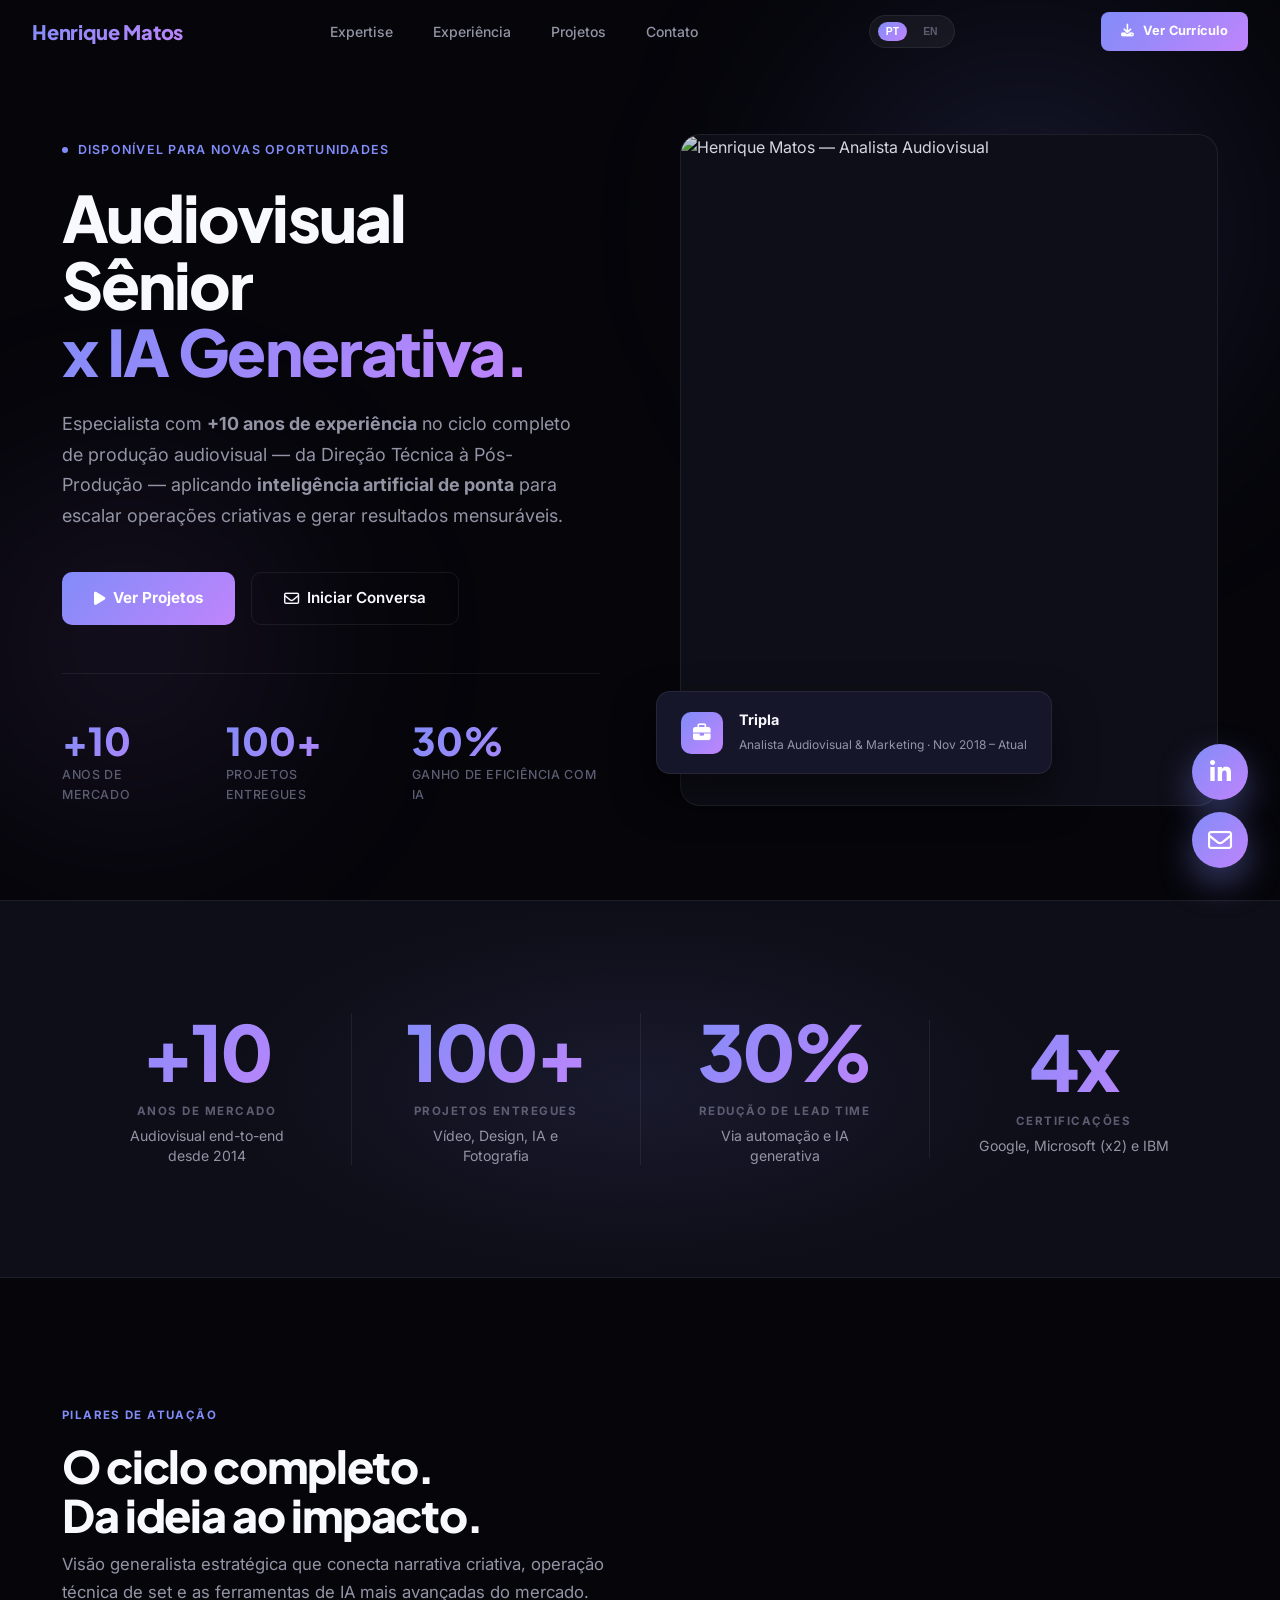
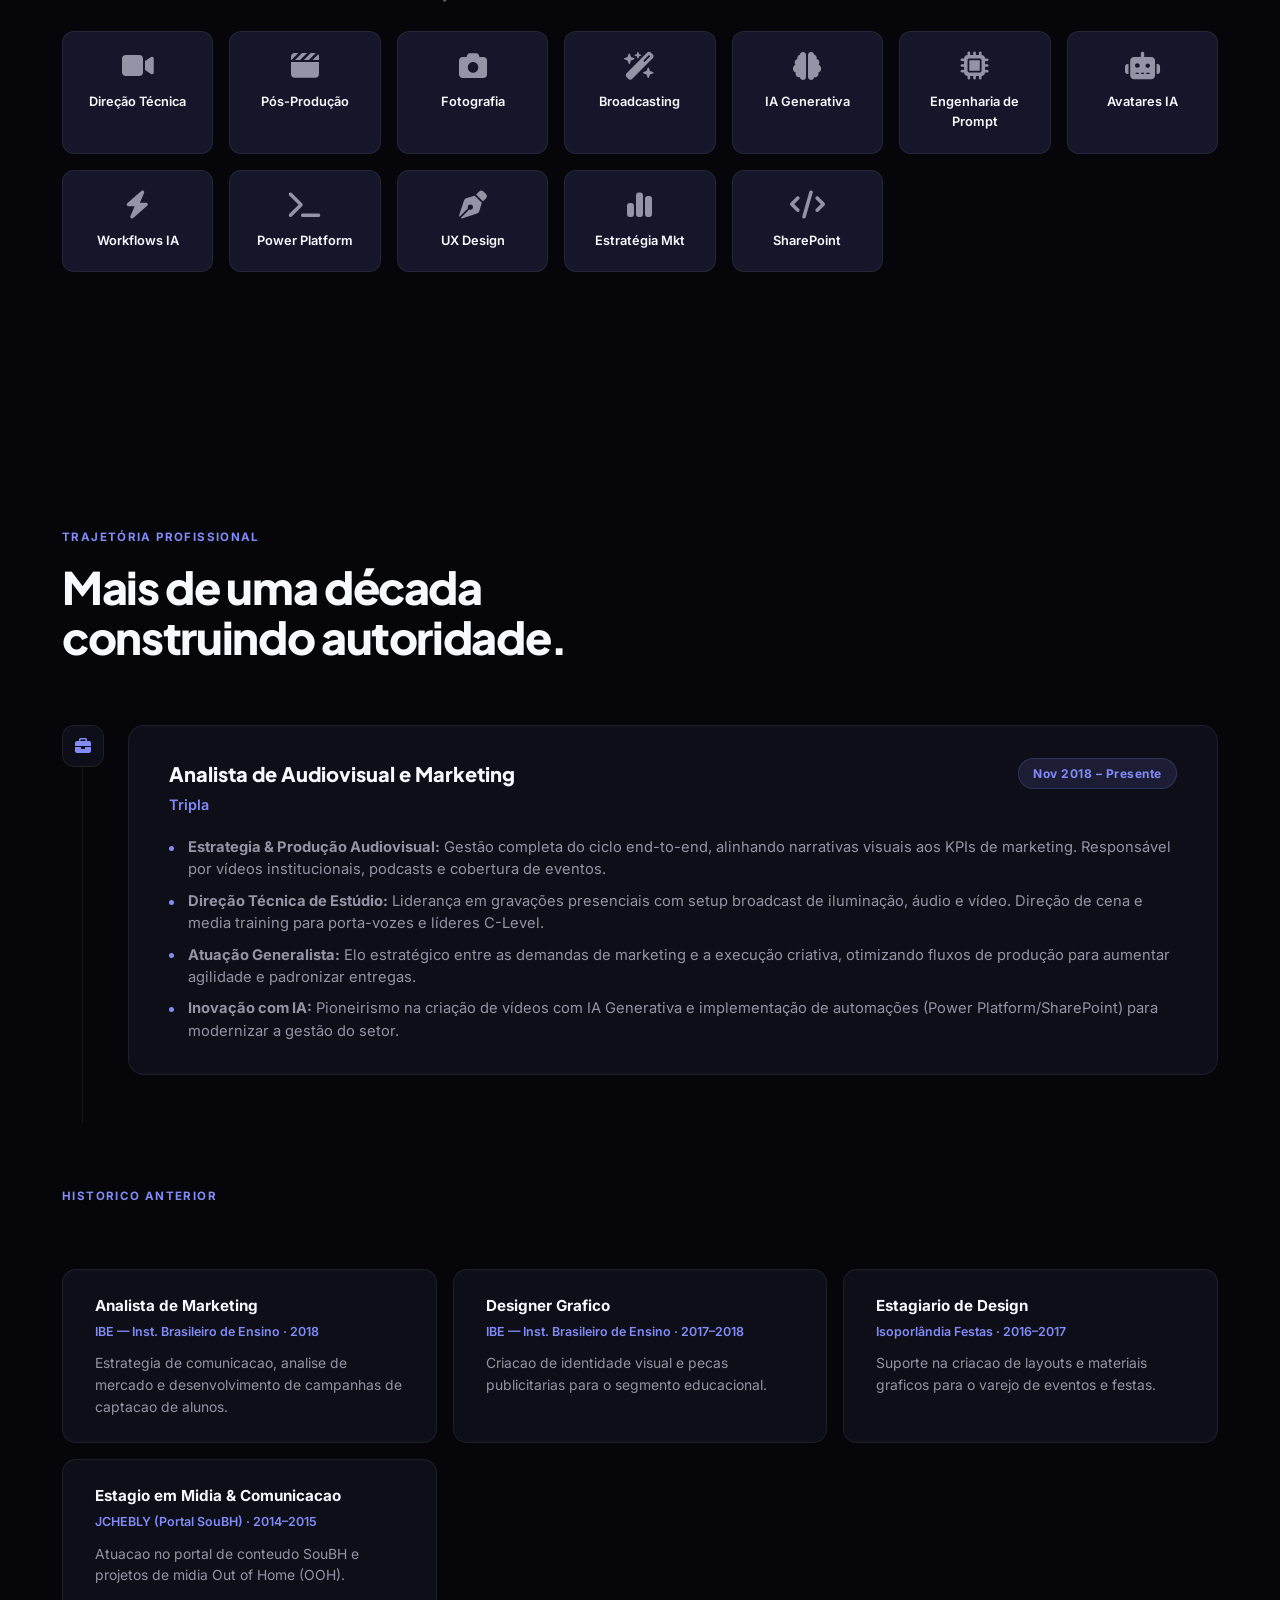
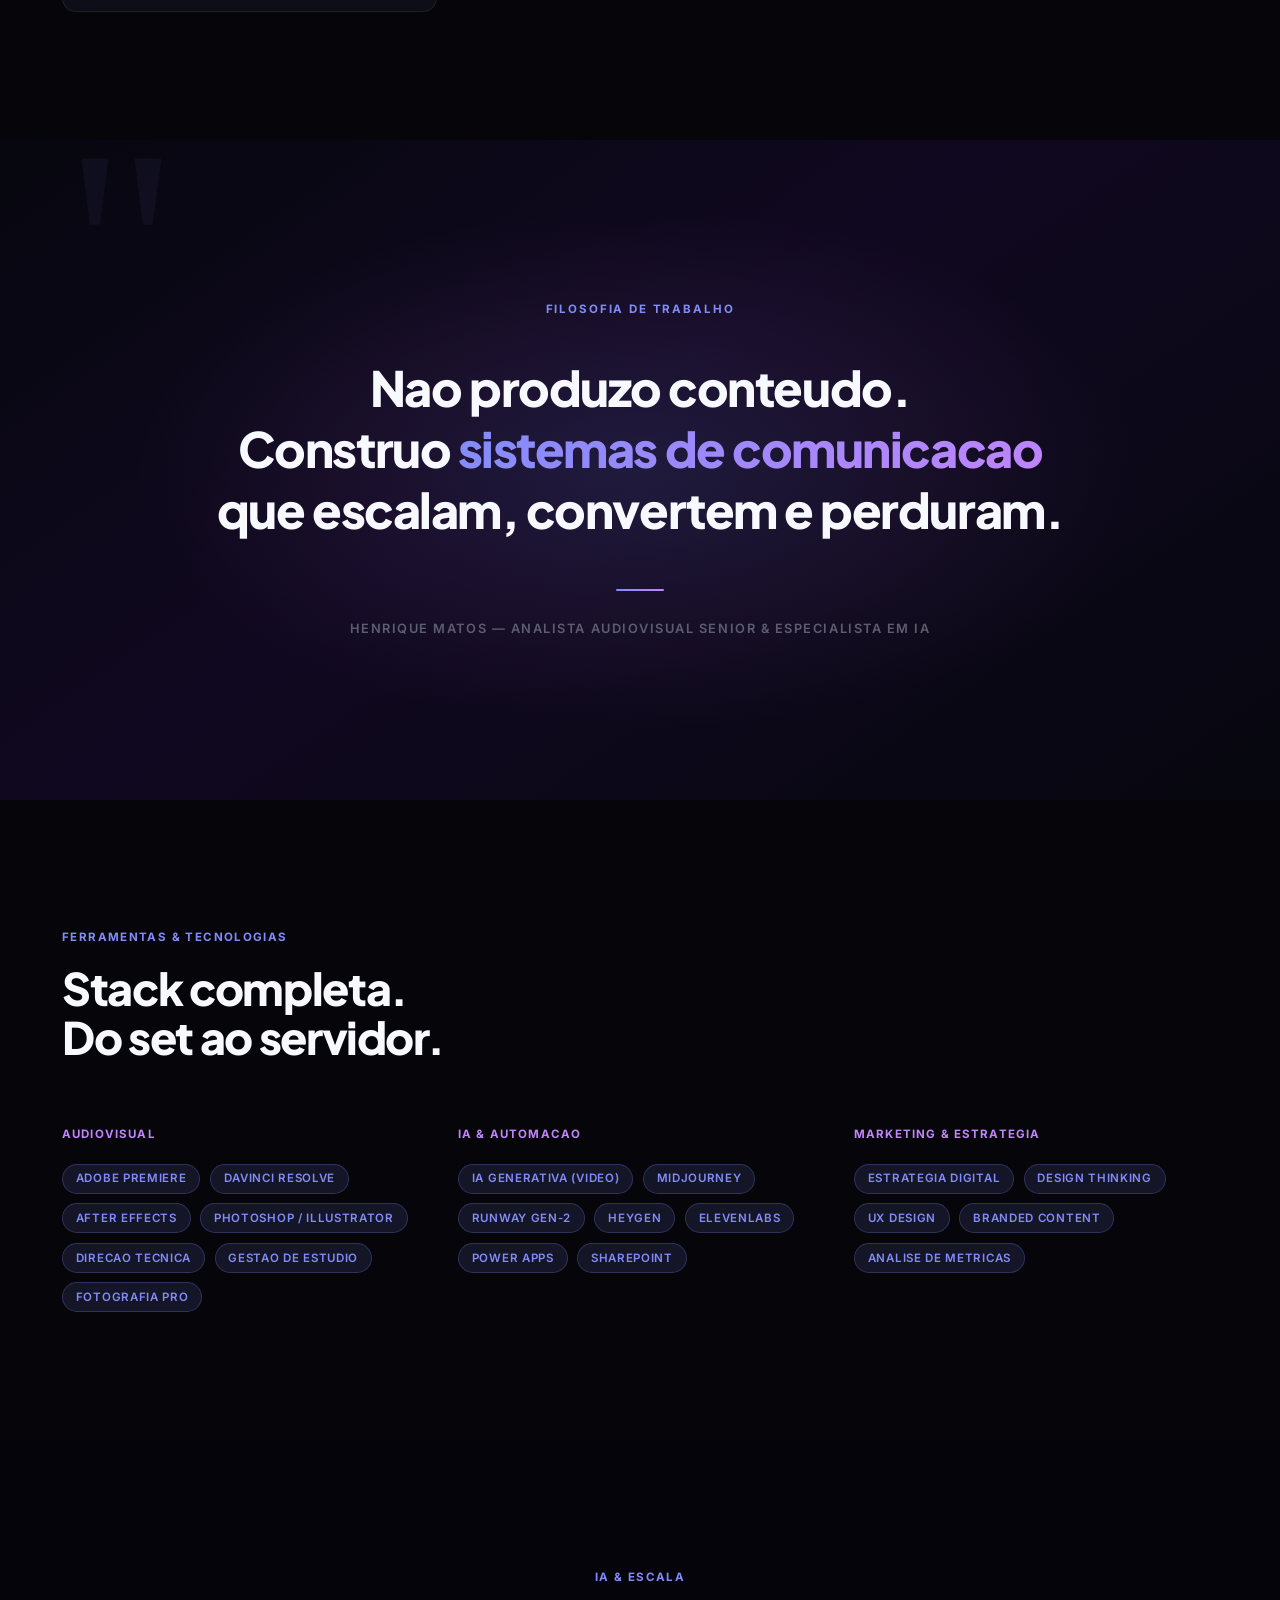
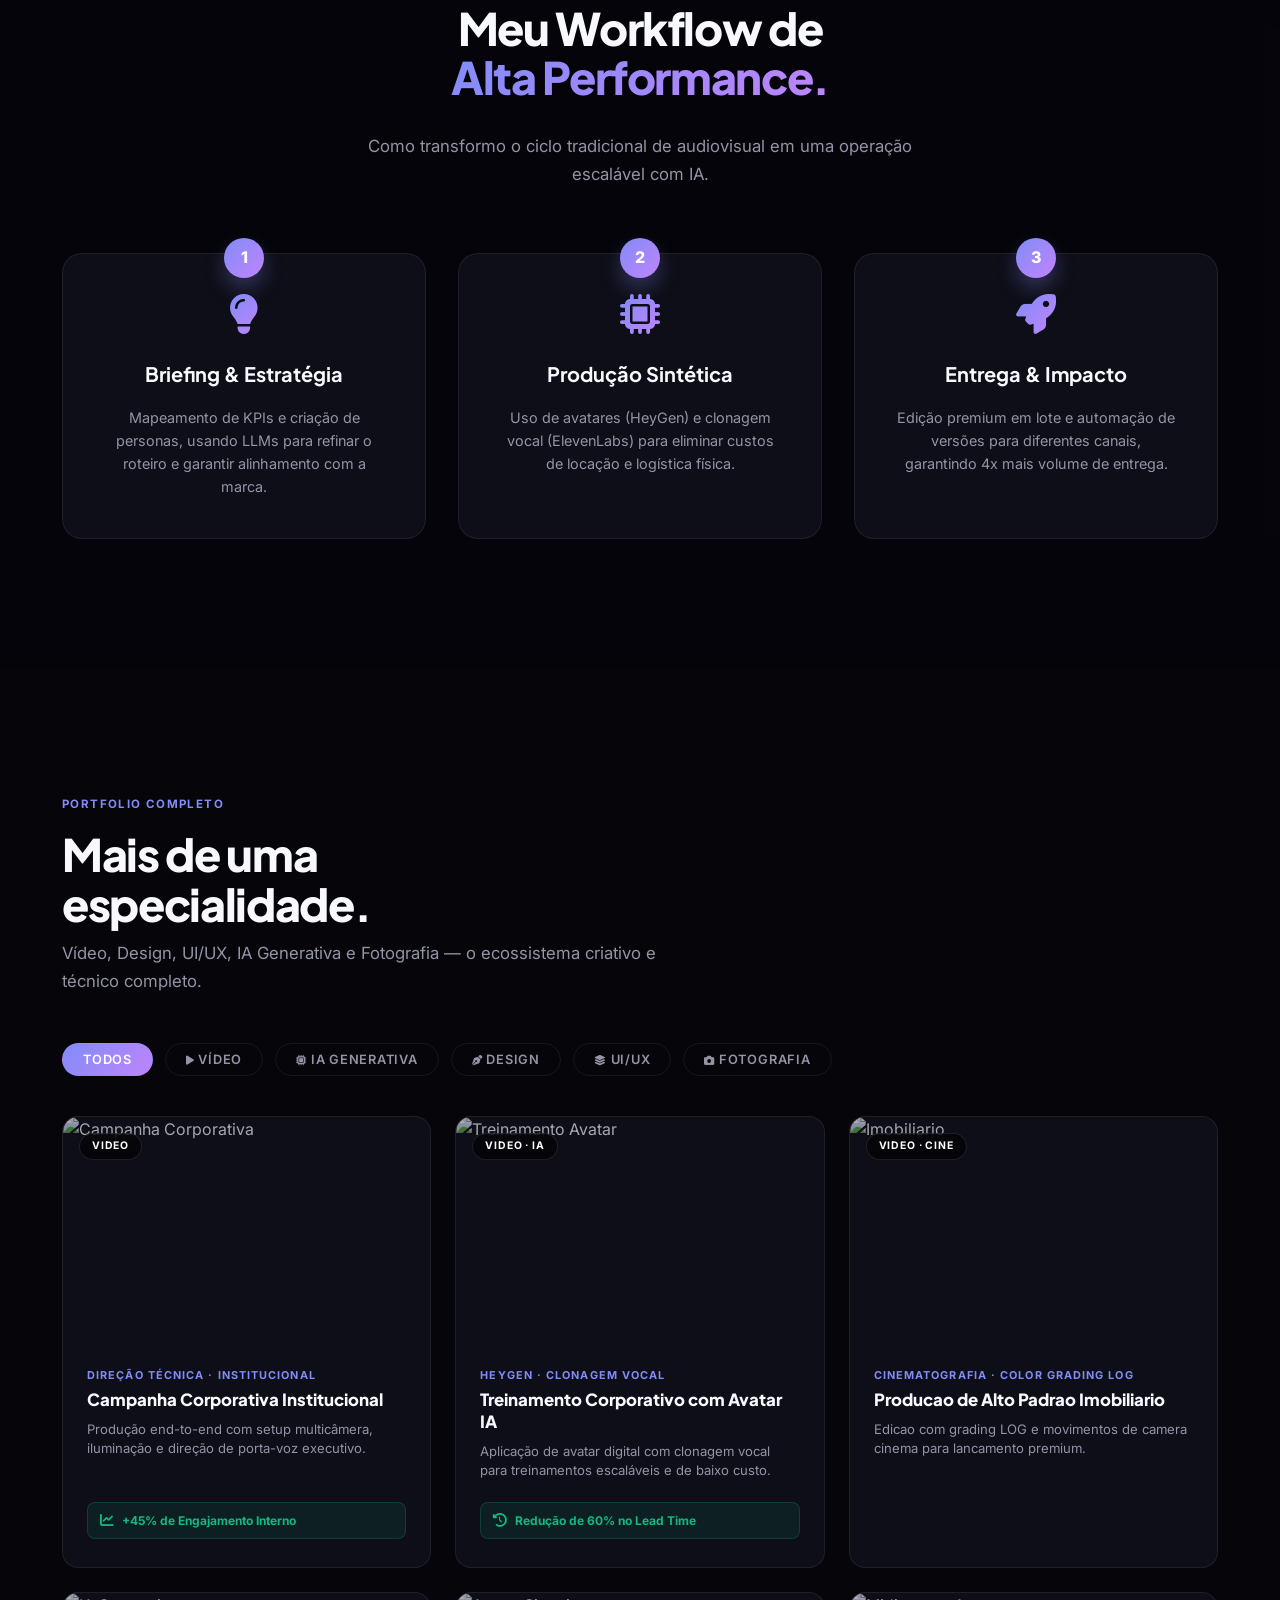
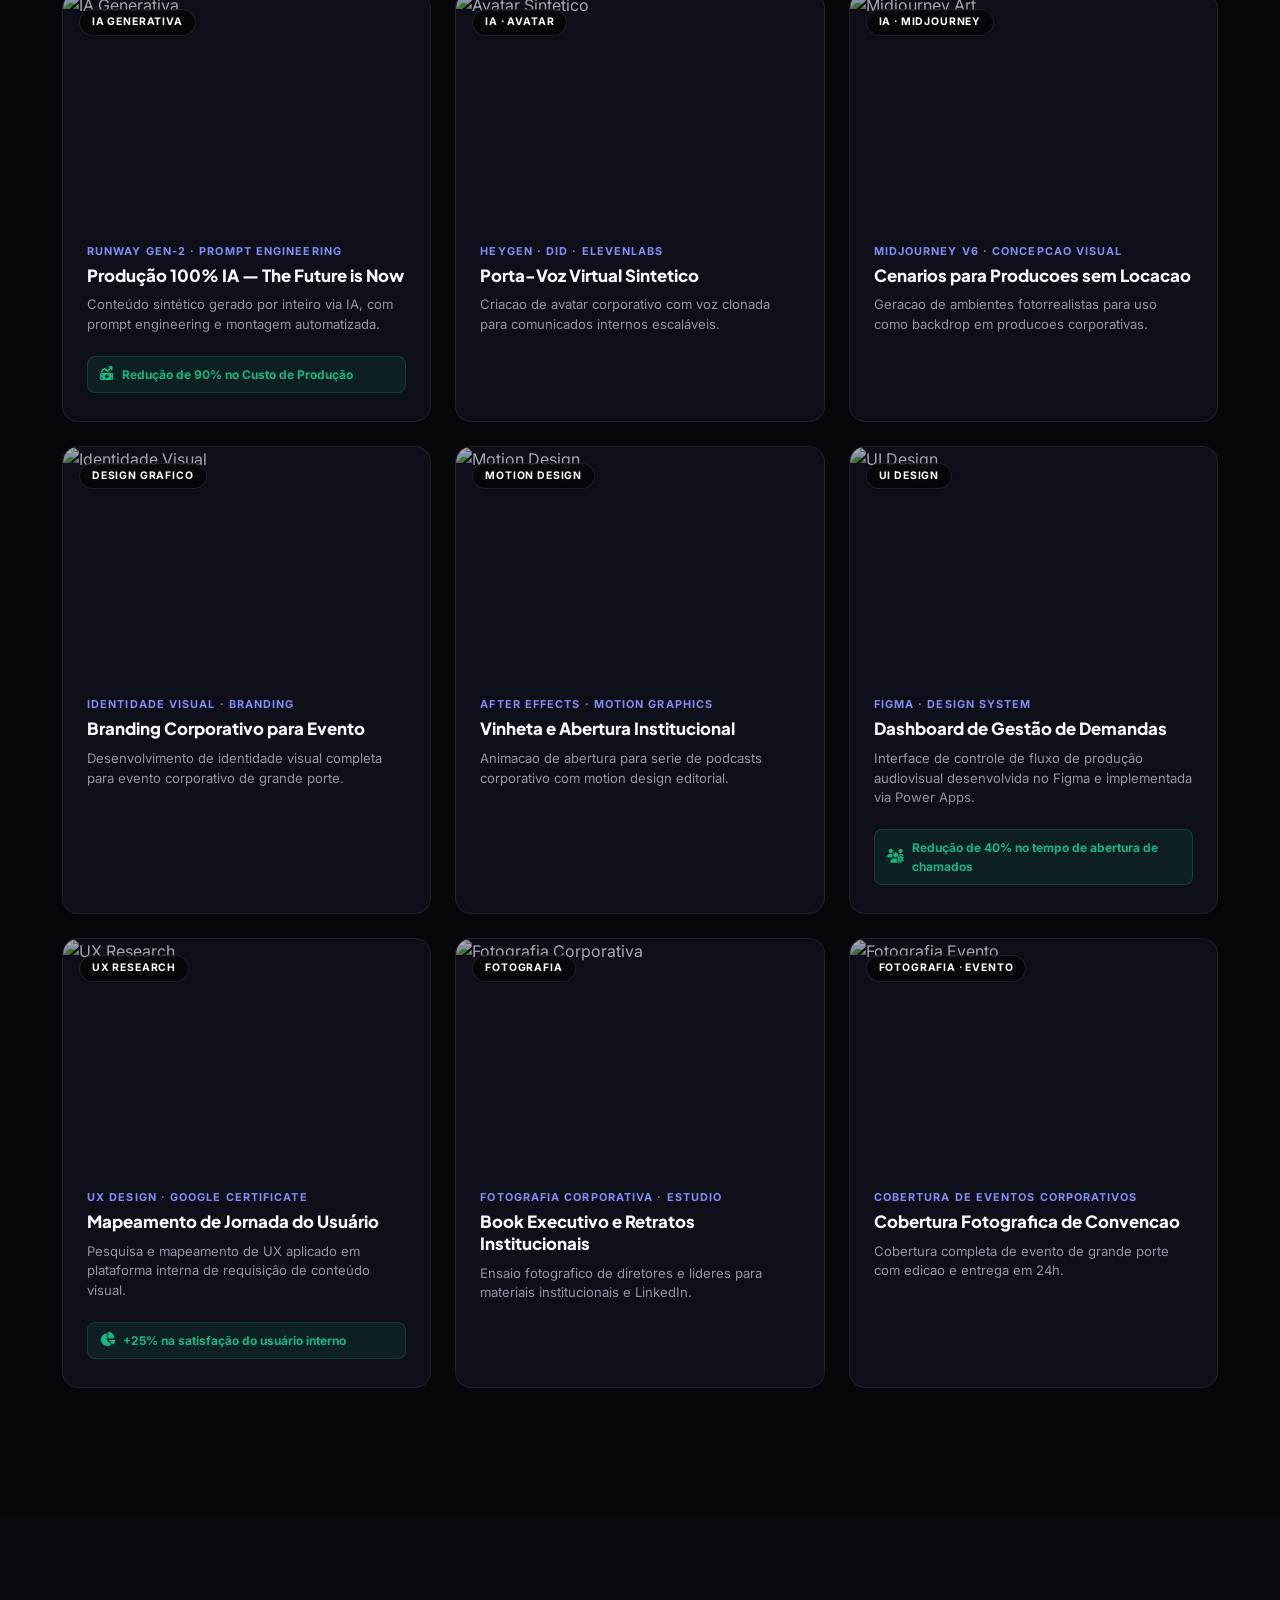
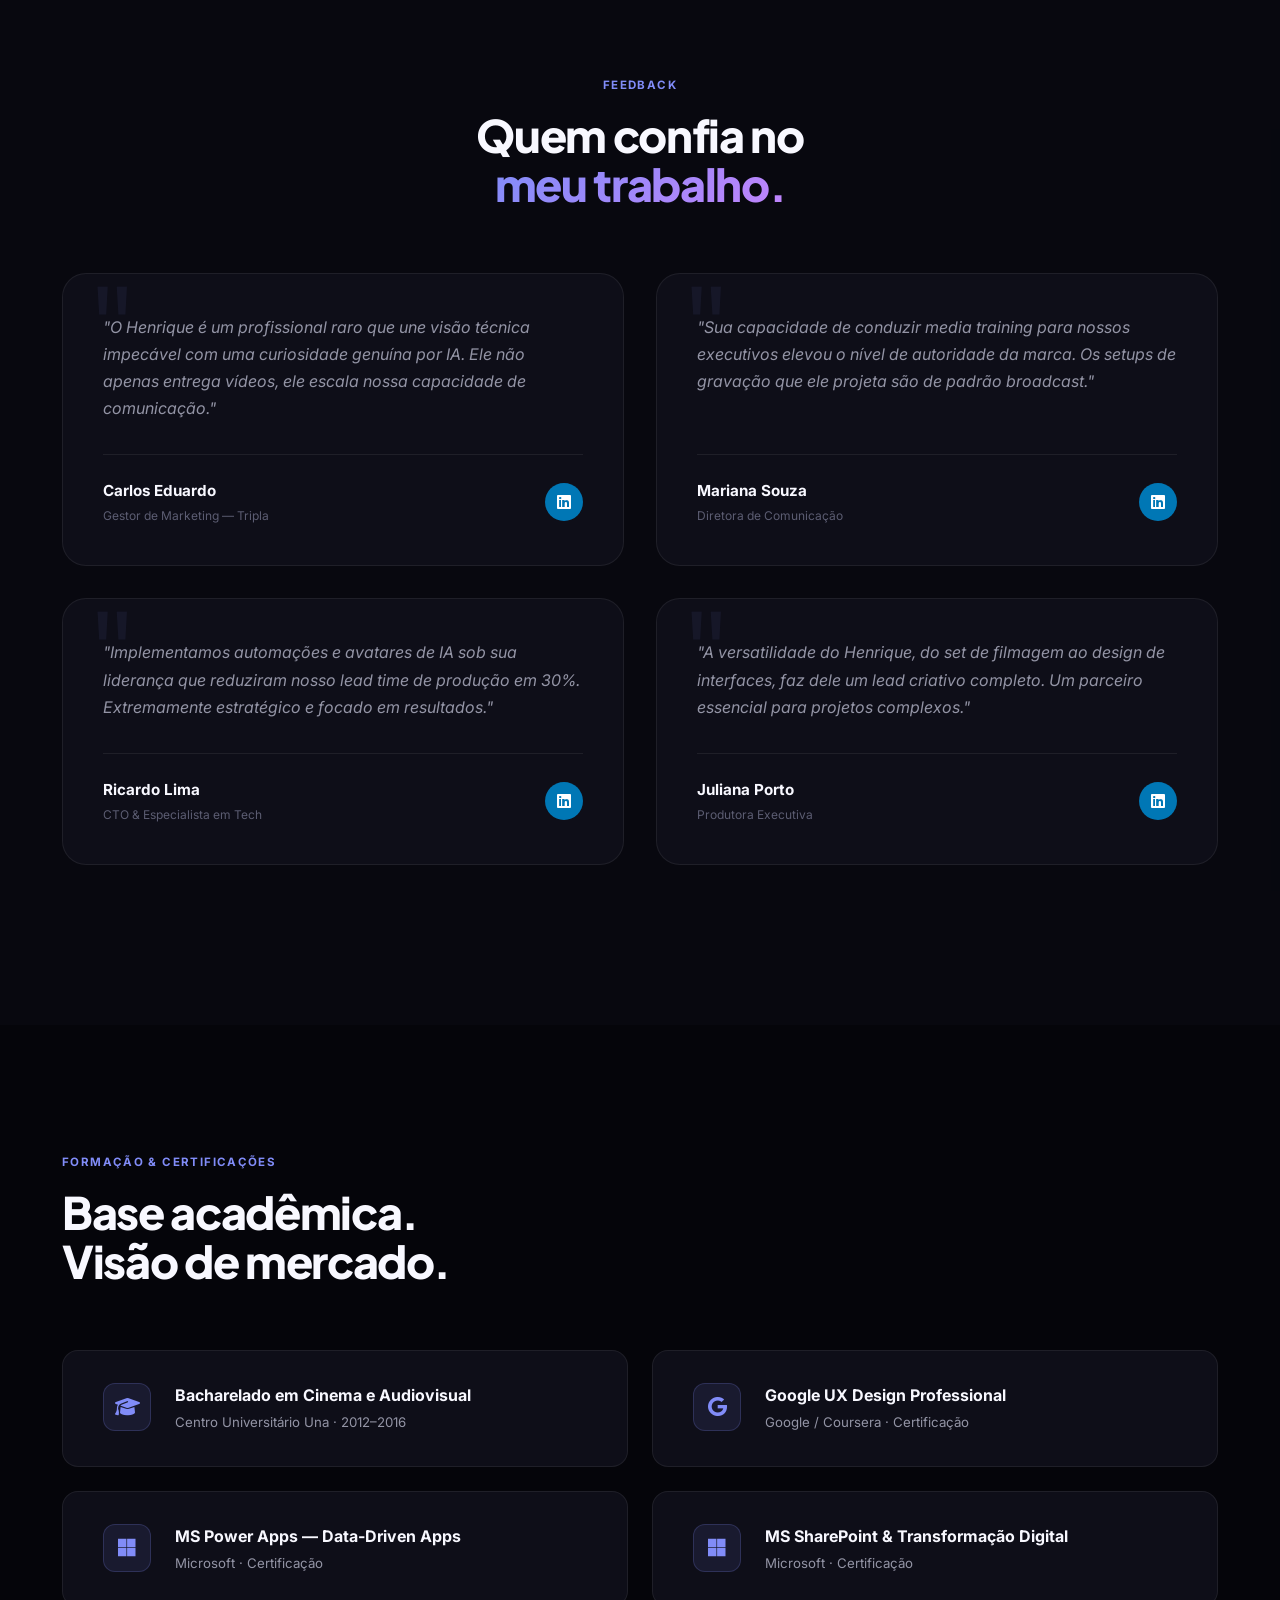
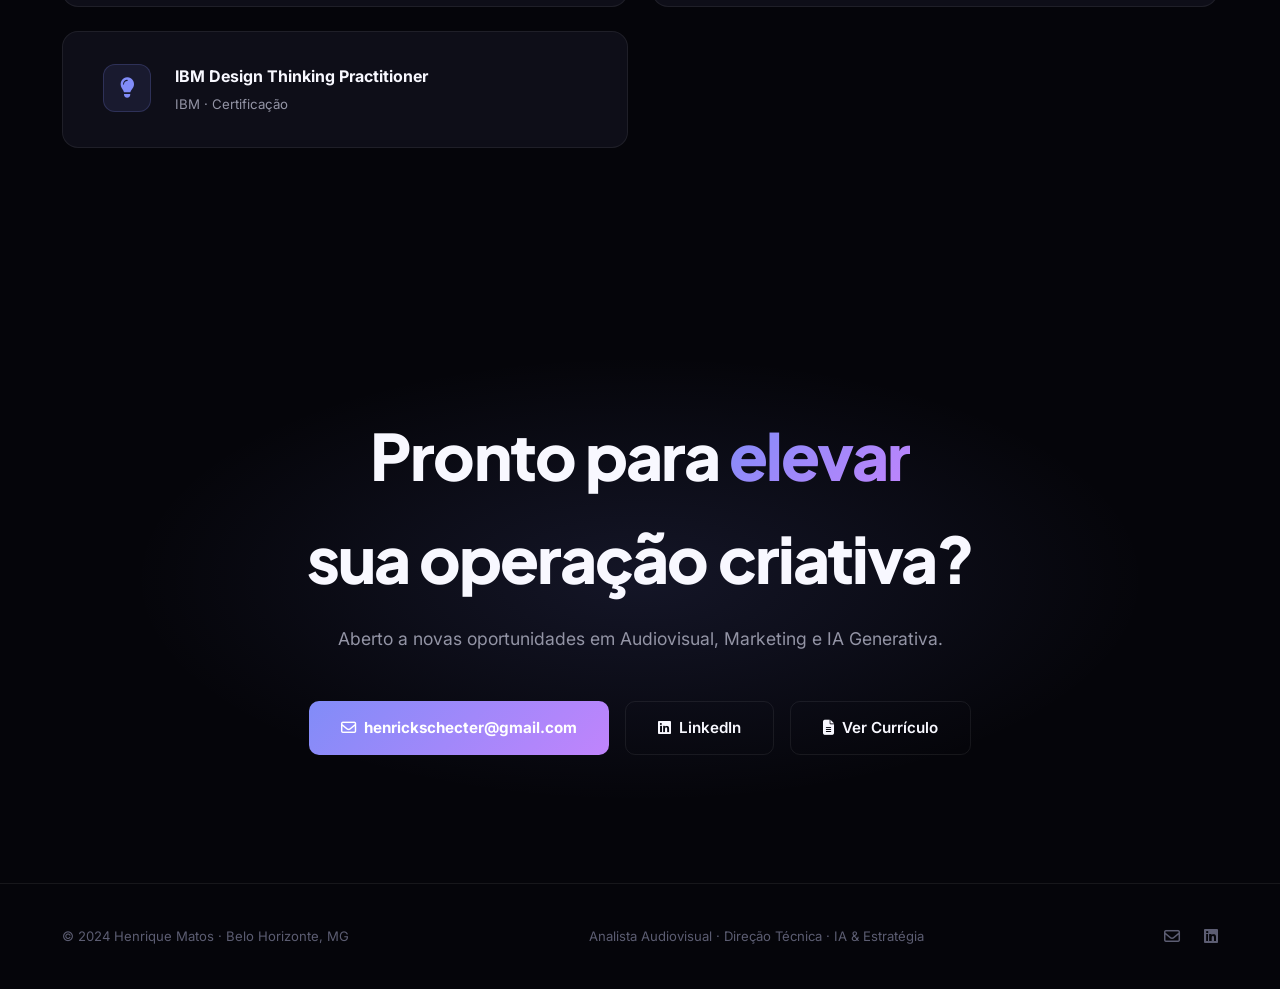
==== commit dcd55daf: "Add files via upload" ====
--- a/index.html
+++ b/index.html
@@ -32,13 +32,17 @@
     <div class="container nav-inner">
       <a href="#" class="brand gradient-text">Henrique Matos</a>
       <ul class="nav-links">
-        <li><a href="#expertise">Expertise</a></li>
-        <li><a href="#experiencia">Experieencia</a></li>
-        <li><a href="#portfolio">Projetos</a></li>
-        <li><a href="#contato">Contato</a></li>
+        <li><a href="#expertise" data-en="Expertise">Expertise</a></li>
+        <li><a href="#experiencia" data-en="Experience">Experiência</a></li>
+        <li><a href="#portfolio" data-en="Projects">Projetos</a></li>
+        <li><a href="#contato" data-en="Contact">Contato</a></li>
       </ul>
+      <div class="lang-switcher">
+        <button class="lang-btn active" data-lang="pt">PT</button>
+        <button class="lang-btn" data-lang="en">EN</button>
+      </div>
       <a href="curriculo2.html" target="_blank" class="btn-resume">
-        <i class="fa-solid fa-download"></i> Ver Currículo
+        <i class="fa-solid fa-download"></i> <span data-en="Resume">Ver Currículo</span>
       </a>
     </div>
   </nav>
@@ -49,25 +53,25 @@
       <div class="hero-grid">
 
         <div class="hero-left">
-          <div class="hero-eyebrow reveal">
+          <div class="hero-eyebrow reveal" data-en="Available for new opportunities">
             <span class="dot"></span>
-            Disponivel para novas oportunidades
-          </div>
-
-          <h1 class="hero-title reveal delay-1">
-            Audiovisual Senior<br>
+            Disponível para novas oportunidades
+          </div>
+
+          <h1 class="hero-title reveal delay-1" data-en="Senior Audiovisual<br><span class='gradient-text'>x Generative AI.</span>">
+            Audiovisual Sênior<br>
             <span class="gradient-text">x IA Generativa.</span>
           </h1>
 
-          <p class="hero-desc reveal delay-2">
-            Especialista com <strong>+10 anos de experiencia</strong> no ciclo completo de producao audiovisual — da Direcao Tecnica a Pos-Producao — aplicando <strong>inteligencia artificial de ponta</strong> para escalar operacoes criativas e gerar resultados mensuraveis.
+          <p class="hero-desc reveal delay-2" data-en="Expert with <strong>10+ years of experience</strong> in the full audiovisual production cycle — from Technical Direction to Post-Production — applying <strong>cutting-edge AI</strong> to scale creative operations and generate measurable results.">
+            Especialista com <strong>+10 anos de experiência</strong> no ciclo completo de produção audiovisual — da Direção Técnica à Pós-Produção — aplicando <strong>inteligência artificial de ponta</strong> para escalar operações criativas e gerar resultados mensuráveis.
           </p>
 
           <div class="hero-ctas reveal delay-3">
-            <a href="#portfolio" class="btn-primary">
+            <a href="#portfolio" class="btn-primary" data-en="<i class='fa-solid fa-play'></i> View Projects">
               <i class="fa-solid fa-play"></i> Ver Projetos
             </a>
-            <a href="mailto:henrickschecter@gmail.com" class="btn-ghost">
+            <a href="mailto:henrickschecter@gmail.com" class="btn-ghost" data-en="<i class='fa-regular fa-envelope'></i> Start a Chat">
               <i class="fa-regular fa-envelope"></i> Iniciar Conversa
             </a>
           </div>
@@ -75,15 +79,15 @@
           <div class="hero-stats reveal delay-3">
             <div>
               <div class="stat-num">+10</div>
-              <div class="stat-label">Anos de Mercado</div>
+              <div class="stat-label" data-en="Market Years">Anos de Mercado</div>
             </div>
             <div>
               <div class="stat-num">100+</div>
-              <div class="stat-label">Projetos Entregues</div>
+              <div class="stat-label" data-en="Projects Delivered">Projetos Entregues</div>
             </div>
             <div>
               <div class="stat-num">30%</div>
-              <div class="stat-label">Ganho de Eficiencia com IA</div>
+              <div class="stat-label" data-en="AI Efficiency Gain">Ganho de Eficiência com IA</div>
             </div>
           </div>
         </div>
@@ -116,114 +120,90 @@
 
       <div class="metric-item reveal">
         <span class="metric-value">+10</span>
-        <span class="metric-label">Anos de Mercado</span>
-        <span class="metric-desc">Audiovisual end-to-end desde 2014</span>
+        <span class="metric-label" data-en="Market Years">Anos de Mercado</span>
+        <span class="metric-desc" data-en="End-to-end audiovisual since 2014">Audiovisual end-to-end desde 2014</span>
       </div>
 
       <div class="metric-item reveal delay-1">
         <span class="metric-value">100+</span>
-        <span class="metric-label">Projetos Entregues</span>
-        <span class="metric-desc">Video, Design, IA e Fotografia</span>
+        <span class="metric-label" data-en="Projects Delivered">Projetos Entregues</span>
+        <span class="metric-desc" data-en="Video, Design, AI and Photo">Vídeo, Design, IA e Fotografia</span>
       </div>
 
       <div class="metric-item reveal delay-2">
         <span class="metric-value">30%</span>
-        <span class="metric-label">Reducao de Lead Time</span>
-        <span class="metric-desc">Via automacao e IA generativa</span>
+        <span class="metric-label" data-en="Lead Time Reduction">Redução de Lead Time</span>
+        <span class="metric-desc" data-en="Via automation and generative AI">Via automação e IA generativa</span>
       </div>
 
       <div class="metric-item reveal delay-3">
         <span class="metric-value">4x</span>
-        <span class="metric-label">Certificacoes</span>
-        <span class="metric-desc">Google, Microsoft (x2) e IBM</span>
+        <span class="metric-label" data-en="Certifications">Certificações</span>
+        <span class="metric-desc" data-en="Google, Microsoft (x2) and IBM">Google, Microsoft (x2) e IBM</span>
       </div>
 
     </div>
   </div>
 
-  <!-- EXPERTISE CARDS -->
+  <!-- EXPERTISE SECTION -->
   <section class="expertise-section" id="expertise">
     <div class="container">
-      <p class="section-label reveal">Pilares de Atuacao</p>
-      <h2 class="section-title reveal delay-1">O ciclo completo.<br>Da ideia ao impacto.</h2>
-      <p class="section-subtitle reveal delay-2">
-        Visao generalista estrategica que conecta narrativa criativa, operacao tecnica de set e as ferramentas de IA mais avancadas do mercado.
-      </p>
-
-      <div class="expertise-grid">
-
-        <!-- Card 1 -->
-        <div class="expertise-card reveal">
-          <div class="card-img-banner">
-            <img src="https://images.unsplash.com/photo-1504868584819-f8e8b4b6d7e3?auto=format&fit=crop&q=80&w=900" alt="Estrategia">
-          </div>
-          <div class="card-body">
-            <div class="card-icon-wrap"><i class="fa-solid fa-chart-line"></i></div>
-            <p class="card-eyebrow">Estrategia &amp; Producao</p>
-            <h3 class="card-title">Gestao End-to-End do Ciclo Audiovisual</h3>
-            <p class="card-desc">Planejamento e execucao completa de campanhas audiovisuais alinhadas aos KPIs de marketing. Do briefing criativo a entrega final, com rastreamento de metricas de retencao para garantir resultado mensuravel.</p>
-            <div class="card-tags">
-              <span class="tag-pill">Estrategia Digital</span>
-              <span class="tag-pill">KPI Tracking</span>
-              <span class="tag-pill">Branded Content</span>
-            </div>
-          </div>
-        </div>
-
-        <!-- Card 2 -->
-        <div class="expertise-card reveal delay-1">
-          <div class="card-img-banner">
-            <img src="https://images.unsplash.com/photo-1598901865264-4f33a29bd78c?auto=format&fit=crop&q=80&w=900" alt="Set de Gravacao">
-          </div>
-          <div class="card-body">
-            <div class="card-icon-wrap"><i class="fa-solid fa-video"></i></div>
-            <p class="card-eyebrow">Direcao Tecnica</p>
-            <h3 class="card-title">Lideranca de Set &amp; Media Training C-Level</h3>
-            <p class="card-desc">Gestao tecnica plena de gravacoes presenciais. Setups broadcast multicanmera, iluminacao e audio profissional. Media training para executivos com foco em performance e autoridade on-camera.</p>
-            <div class="card-tags">
-              <span class="tag-pill">Broadcasting</span>
-              <span class="tag-pill">Iluminacao Corporativa</span>
-              <span class="tag-pill">Setup Multicamera</span>
-            </div>
-          </div>
-        </div>
-
-        <!-- Card 3 -->
-        <div class="expertise-card reveal">
-          <div class="card-img-banner">
-            <img src="https://images.unsplash.com/photo-1677442135703-1787eea5ce01?auto=format&fit=crop&q=80&w=900" alt="IA Generativa">
-          </div>
-          <div class="card-body">
-            <div class="card-icon-wrap"><i class="fa-solid fa-microchip"></i></div>
-            <p class="card-eyebrow">IA Generativa</p>
-            <h3 class="card-title">Sintese de Midia &amp; Automacao de Producao</h3>
-            <p class="card-desc">Pioneiro no uso de IA generativa em producao corporativa. Criacao de avatares sinteticos (HeyGen), clonagem vocal (ElevenLabs) e Prompt Engineering avancado reduzindo lead time em ate 30%.</p>
-            <div class="card-tags">
-              <span class="tag-pill">Prompt Engineering</span>
-              <span class="tag-pill">HeyGen / ElevenLabs</span>
-              <span class="tag-pill">Runway Gen-2</span>
-            </div>
-          </div>
-        </div>
-
-        <!-- Card 4 -->
-        <div class="expertise-card reveal delay-1">
-          <div class="card-img-banner">
-            <img src="https://images.unsplash.com/photo-1531403009284-440f080d1e12?auto=format&fit=crop&q=80&w=900" alt="Workflow e Automacao">
-          </div>
-          <div class="card-body">
-            <div class="card-icon-wrap"><i class="fa-solid fa-arrows-spin"></i></div>
-            <p class="card-eyebrow">Processos &amp; Tech</p>
-            <h3 class="card-title">Otimizacao de Workflows &amp; Power Platform</h3>
-            <p class="card-desc">Mapeamento e redesign de fluxos de producao para escalar entregas. Automacoes com Power Apps e SharePoint que modernizam a gestao operacional do setor audiovisual.</p>
-            <div class="card-tags">
-              <span class="tag-pill">Power Apps</span>
-              <span class="tag-pill">SharePoint</span>
-              <span class="tag-pill">Workflow Design</span>
-            </div>
-          </div>
-        </div>
-
+      <p class="section-label reveal" data-en="Pilars of Action">Pilares de Atuação</p>
+      <h2 class="section-title reveal delay-1" data-en="The Full Cycle.<br>From Idea to Impact.">O ciclo completo.<br>Da ideia ao impacto.</h2>
+      <p class="section-subtitle reveal delay-2" data-en="Strategic generalist vision connecting creative narrative, technical operations and advanced AI tools."> Visão generalista estratégica que conecta narrativa criativa, operação técnica de set e as ferramentas de IA mais avançadas do mercado. </p>
+
+      <div class="skill-stack-grid reveal delay-3">
+        <!-- Audiovisual -->
+        <div class="skill-card">
+          <i class="fa-solid fa-video"></i>
+          <span data-en="Tech Direction">Direção Técnica</span>
+        </div>
+        <div class="skill-card">
+          <i class="fa-solid fa-clapperboard"></i>
+          <span data-en="Post-Production">Pós-Produção</span>
+        </div>
+        <div class="skill-card">
+          <i class="fa-solid fa-camera"></i>
+          <span data-en="Photography">Fotografia</span>
+        </div>
+        <div class="skill-card">
+          <i class="fa-solid fa-wand-magic-sparkles"></i>
+          <span data-en="Broadcasting">Broadcasting</span>
+        </div>
+        <!-- IA -->
+        <div class="skill-card">
+          <i class="fa-solid fa-brain"></i>
+          <span data-en="Generative AI">IA Generativa</span>
+        </div>
+        <div class="skill-card">
+          <i class="fa-solid fa-microchip"></i>
+          <span data-en="Prompt Engineering">Engenharia de Prompt</span>
+        </div>
+        <div class="skill-card">
+          <i class="fa-solid fa-robot"></i>
+          <span data-en="AI Avatars">Avatares IA</span>
+        </div>
+        <div class="skill-card">
+          <i class="fa-solid fa-bolt"></i>
+          <span data-en="Workflows">Workflows IA</span>
+        </div>
+        <!-- Marketing / UX -->
+        <div class="skill-card">
+          <i class="fa-solid fa-terminal"></i>
+          <span data-en="Power Platform">Power Platform</span>
+        </div>
+        <div class="skill-card">
+          <i class="fa-solid fa-pen-nib"></i>
+          <span data-en="UX Design">UX Design</span>
+        </div>
+        <div class="skill-card">
+          <i class="fa-solid fa-chart-simple"></i>
+          <span data-en="Marketing Strategy">Estratégia Mkt</span>
+        </div>
+        <div class="skill-card">
+          <i class="fa-solid fa-code"></i>
+          <span data-en="SharePoint">SharePoint</span>
+        </div>
       </div>
     </div>
   </section>
@@ -231,8 +211,8 @@
   <!-- EXPERIENCIA -->
   <section class="experience-section" id="experiencia">
     <div class="container">
-      <p class="section-label reveal">Trajetoria Profissional</p>
-      <h2 class="section-title reveal delay-1">Mais de uma decada<br>construindo autoridade.</h2>
+      <p class="section-label reveal" data-en="Professional Career">Trajetória Profissional</p>
+      <h2 class="section-title reveal delay-1" data-en="More than a decade<br>building authority.">Mais de uma década<br>construindo autoridade.</h2>
 
       <div class="timeline">
         <div class="tl-item reveal">
@@ -240,16 +220,16 @@
           <div class="tl-content">
             <div class="tl-header">
               <div>
-                <div class="tl-role">Analista de Audiovisual e Marketing</div>
+                <div class="tl-role" data-en="Audiovisual & Marketing Analyst">Analista de Audiovisual e Marketing</div>
                 <div class="tl-company">Tripla</div>
               </div>
-              <span class="tl-date">Nov 2018 – Presente</span>
+              <span class="tl-date" data-en="Nov 2018 – Present">Nov 2018 – Presente</span>
             </div>
             <ul class="tl-bullets">
-              <li><strong>Estrategia &amp; Producao Audiovisual:</strong> Gestao completa do ciclo end-to-end, alinhando narrativas visuais aos KPIs de marketing. Responsavel por videos institucionais, podcasts e cobertura de eventos.</li>
-              <li><strong>Direcao Tecnica de Estudio:</strong> Lideranca em gravacoes presenciais com setup broadcast de iluminacao, audio e video. Direcao de cena e media training para porta-vozes e lideres C-Level.</li>
-              <li><strong>Atuacao Generalista:</strong> Elo estrategico entre as demandas de marketing e a execucao criativa, otimizando fluxos de producao para aumentar agilidade e padronizar entregas.</li>
-              <li><strong>Inovacao com IA:</strong> Pioneirismo na criacao de videos com IA Generativa e implementacao de automacoes (Power Platform/SharePoint) para modernizar a gestao do setor.</li>
+              <li data-en="<strong>Audiovisual Strategy & Production:</strong> End-to-end cycle management, aligning visual narratives with marketing KPIs. Responsible for institutional videos, podcasts, and event coverage."><strong>Estrategia &amp; Produção Audiovisual:</strong> Gestão completa do ciclo end-to-end, alinhando narrativas visuais aos KPIs de marketing. Responsável por vídeos institucionais, podcasts e cobertura de eventos.</li>
+              <li data-en="<strong>Technical Studio Direction:</strong> Leadership in in-person recordings with broadcast lighting, audio, and video setups. Scene direction and media training for spokespeople and C-Level leaders."><strong>Direção Técnica de Estúdio:</strong> Liderança em gravações presenciais com setup broadcast de iluminação, áudio e vídeo. Direção de cena e media training para porta-vozes e líderes C-Level.</li>
+              <li data-en="<strong>Generalist Role:</strong> Strategic link between marketing demands and creative execution, optimizing production flows to increase agility and standardize deliveries."><strong>Atuação Generalista:</strong> Elo estratégico entre as demandas de marketing e a execução criativa, otimizando fluxos de produção para aumentar agilidade e padronizar entregas.</li>
+              <li data-en="<strong>AI Innovation:</strong> Pioneering the creation of videos with Generative AI and implementing automations (Power Platform/SharePoint) to modernize sector management."><strong>Inovação com IA:</strong> Pioneirismo na criação de vídeos com IA Generativa e implementação de automações (Power Platform/SharePoint) para modernizar a gestão do setor.</li>
             </ul>
           </div>
         </div>
@@ -344,28 +324,28 @@
   <!-- IA WORKFLOW SECTION -->
   <section class="workflow-section">
     <div class="container">
-      <p class="section-label reveal" style="text-align: center;">IA & Escala</p>
-      <h2 class="section-title reveal delay-1" style="text-align: center; margin-bottom: 2rem;">Meu Workflow de <br><span class="gradient-text">Alta Performance.</span></h2>
-      <p class="section-subtitle reveal delay-2" style="text-align: center; margin: 0 auto 4rem;">Como transformo o ciclo tradicional de audiovisual em uma operação escalável com IA.</p>
+      <p class="section-label reveal" style="text-align: center;" data-en="AI & Scale">IA & Escala</p>
+      <h2 class="section-title reveal delay-1" style="text-align: center; margin-bottom: 2rem;" data-en="My High Performance <br><span class='gradient-text'>Workflow.</span>">Meu Workflow de <br><span class="gradient-text">Alta Performance.</span></h2>
+      <p class="section-subtitle reveal delay-2" style="text-align: center; margin: 0 auto 4rem;" data-en="How I transform traditional audiovisual cycles into a scalable AI-driven operation.">Como transformo o ciclo tradicional de audiovisual em uma operação escalável com IA.</p>
       
       <div class="workflow-grid">
         <div class="workflow-step reveal">
           <div class="step-num">1</div>
           <i class="fa-solid fa-lightbulb"></i>
-          <h3>Briefing & Estratégia</h3>
-          <p>Mapeamento de KPIs e criação de personas, usando LLMs para refinar o roteiro e garantir alinhamento com a marca.</p>
+          <h3 data-en="Briefing & Strategy">Briefing & Estratégia</h3>
+          <p data-en="KPI mapping and persona creation, using LLMs to refine scripts and ensure brand alignment.">Mapeamento de KPIs e criação de personas, usando LLMs para refinar o roteiro e garantir alinhamento com a marca.</p>
         </div>
         <div class="workflow-step reveal delay-1">
           <div class="step-num">2</div>
           <i class="fa-solid fa-microchip"></i>
-          <h3>Produção Sintética</h3>
-          <p>Uso de avatares (HeyGen) e clonagem vocal (ElevenLabs) para eliminar custos de locação e logística física.</p>
+          <h3 data-en="Synthetic Production">Produção Sintética</h3>
+          <p data-en="Using avatars (HeyGen) and vocal cloning (ElevenLabs) to eliminate location and logistics costs.">Uso de avatares (HeyGen) e clonagem vocal (ElevenLabs) para eliminar custos de locação e logística física.</p>
         </div>
         <div class="workflow-step reveal delay-2">
           <div class="step-num">3</div>
           <i class="fa-solid fa-rocket"></i>
-          <h3>Entrega & Impacto</h3>
-          <p>Edição premium em lote e automação de versões para diferentes canais, garantindo 4x mais volume de entrega.</p>
+          <h3 data-en="Delivery & Impact">Entrega & Impacto</h3>
+          <p data-en="Batch premium editing and channel-specific version automation, ensuring 4x faster delivery.">Edição premium em lote e automação de versões para diferentes canais, garantindo 4x mais volume de entrega.</p>
         </div>
       </div>
     </div>
@@ -374,28 +354,28 @@
   <!-- PORTFOLIO -->
   <section class="portfolio-section" id="portfolio">
     <div class="container">
-      <p class="section-label reveal">Portfolio Completo</p>
-      <h2 class="section-title reveal delay-1">Mais de uma<br>especialidade.</h2>
-      <p class="section-subtitle reveal delay-2">
-        Video, Design, UI/UX, IA Generativa e Fotografia — o ecossistema criativo e tecnico completo.
+      <p class="section-label reveal" data-en="Full Portfolio">Portfolio Completo</p>
+      <h2 class="section-title reveal delay-1" data-en="More than one<br>Specialty.">Mais de uma<br>especialidade.</h2>
+      <p class="section-subtitle reveal delay-2" data-en="Video, Design, UI/UX, Generative AI and Photography — the complete creative and technical ecosystem.">
+        Vídeo, Design, UI/UX, IA Generativa e Fotografia — o ecossistema criativo e técnico completo.
       </p>
 
       <!-- Filter Tabs -->
       <div class="portfolio-filters reveal">
-        <button class="filter-btn active" data-filter="all">Todos</button>
-        <button class="filter-btn" data-filter="video">
-          <i class="fa-solid fa-play" style="font-size:.65rem;"></i> Video
+        <button class="filter-btn active" data-filter="all" data-en="All">Todos</button>
+        <button class="filter-btn" data-filter="video" data-en="<i class='fa-solid fa-play' style='font-size:.65rem;'></i> Video">
+          <i class="fa-solid fa-play" style="font-size:.65rem;"></i> Vídeo
         </button>
-        <button class="filter-btn" data-filter="ia">
+        <button class="filter-btn" data-filter="ia" data-en="<i class='fa-solid fa-microchip' style='font-size:.65rem;'></i> Generative AI">
           <i class="fa-solid fa-microchip" style="font-size:.65rem;"></i> IA Generativa
         </button>
-        <button class="filter-btn" data-filter="design">
+        <button class="filter-btn" data-filter="design" data-en="<i class='fa-solid fa-pen-nib' style='font-size:.65rem;'></i> Design">
           <i class="fa-solid fa-pen-nib" style="font-size:.65rem;"></i> Design
         </button>
-        <button class="filter-btn" data-filter="ui">
+        <button class="filter-btn" data-filter="ui" data-en="<i class='fa-solid fa-layer-group' style='font-size:.65rem;'></i> UI/UX">
           <i class="fa-solid fa-layer-group" style="font-size:.65rem;"></i> UI/UX
         </button>
-        <button class="filter-btn" data-filter="foto">
+        <button class="filter-btn" data-filter="foto" data-en="<i class='fa-solid fa-camera' style='font-size:.65rem;'></i> Photography">
           <i class="fa-solid fa-camera" style="font-size:.65rem;"></i> Fotografia
         </button>
       </div>
@@ -410,10 +390,10 @@
             <div class="thumb-action"><i class="fa-solid fa-play"></i></div>
           </div>
           <div class="portfolio-info">
-            <p class="portfolio-cat">Direcao Tecnica · Institucional</p>
-            <h3 class="portfolio-title">Campanha Corporativa Institucional</h3>
-            <p class="portfolio-desc">Producao end-to-end com setup multicanmera, iluminacao e direcao de porta-voz executivo.</p>
-            <div class="impact-badge">
+            <p class="portfolio-cat" data-en="Technical Direction · Institutional">Direção Técnica · Institucional</p>
+            <h3 class="portfolio-title" data-en="Institutional Corporate Campaign">Campanha Corporativa Institucional</h3>
+            <p class="portfolio-desc" data-en="End-to-end production with multi-camera setup, lighting and C-Level media training.">Produção end-to-end com setup multicâmera, iluminação e direção de porta-voz executivo.</p>
+            <div class="impact-badge" data-en="<i class='fa-solid fa-chart-line'></i> +45% Internal Engagement">
               <i class="fa-solid fa-chart-line"></i> +45% de Engajamento Interno
             </div>
           </div>
@@ -427,10 +407,10 @@
             <div class="thumb-action"><i class="fa-solid fa-play"></i></div>
           </div>
           <div class="portfolio-info">
-            <p class="portfolio-cat">HeyGen · Clonagem Vocal</p>
-            <h3 class="portfolio-title">Treinamento Corporativo com Avatar IA</h3>
-            <p class="portfolio-desc">Aplicacao de avatar digital com clonagem vocal para treinamentos escaláveis e de baixo custo.</p>
-            <div class="impact-badge">
+            <p class="portfolio-cat" data-en="HeyGen · Vocal Cloning">HeyGen · Clonagem Vocal</p>
+            <h3 class="portfolio-title" data-en="Corporate Training with AI Avatar">Treinamento Corporativo com Avatar IA</h3>
+            <p class="portfolio-desc" data-en="Implementation of digital avatars with vocal cloning for scalable, low-cost training.">Aplicação de avatar digital com clonagem vocal para treinamentos escaláveis e de baixo custo.</p>
+            <div class="impact-badge" data-en="<i class='fa-solid fa-clock-rotate-left'></i> 60% Lead Time Reduction">
               <i class="fa-solid fa-clock-rotate-left"></i> Redução de 60% no Lead Time
             </div>
           </div>
@@ -458,10 +438,10 @@
             <div class="thumb-action"><i class="fa-solid fa-play"></i></div>
           </div>
           <div class="portfolio-info">
-            <p class="portfolio-cat">Runway Gen-2 · Prompt Engineering</p>
-            <h3 class="portfolio-title">Producao 100% IA — The Future is Now</h3>
-            <p class="portfolio-desc">Conteudo sintetico gerado por inteiro via IA, com prompt engineering e montagem automatizada.</p>
-            <div class="impact-badge">
+            <p class="portfolio-cat" data-en="Runway Gen-2 · Prompt Engineering">Runway Gen-2 · Prompt Engineering</p>
+            <h3 class="portfolio-title" data-en="100% AI Production — The Future is Now">Produção 100% IA — The Future is Now</h3>
+            <p class="portfolio-desc" data-en="Purely AI-generated content, with advanced prompt engineering and automated montage.">Conteúdo sintético gerado por inteiro via IA, com prompt engineering e montagem automatizada.</p>
+            <div class="impact-badge" data-en="<i class='fa-solid fa-money-bill-trend-up'></i> 90% Production Cost Reduction">
               <i class="fa-solid fa-money-bill-trend-up"></i> Redução de 90% no Custo de Produção
             </div>
           </div>
@@ -616,10 +596,10 @@
             <div class="thumb-action"><i class="fa-solid fa-expand"></i></div>
           </div>
           <div class="portfolio-info">
-            <p class="portfolio-cat">Figma · Design System</p>
-            <h3 class="portfolio-title">Dashboard de Gestao de Demandas</h3>
-            <p class="portfolio-desc">Interface de controle de fluxo de producao audiovisual desenvolvida no Figma e implementada via Power Apps.</p>
-            <div class="impact-badge">
+            <p class="portfolio-cat" data-en="Figma · Design System">Figma · Design System</p>
+            <h3 class="portfolio-title" data-en="Demand Management Dashboard">Dashboard de Gestão de Demandas</h3>
+            <p class="portfolio-desc" data-en="Audiovisual production workflow interface developed in Figma and implemented via Power Apps.">Interface de controle de fluxo de produção audiovisual desenvolvida no Figma e implementada via Power Apps.</p>
+            <div class="impact-badge" data-en="<i class='fa-solid fa-users-gear'></i> 40% reduction in ticket time">
               <i class="fa-solid fa-users-gear"></i> Redução de 40% no tempo de abertura de chamados
             </div>
           </div>
@@ -629,10 +609,10 @@
                 <img src="https://images.unsplash.com/photo-1545235617-9465d2a55698?auto=format&fit=crop&q=80&w=1200" alt="Dashboard Detail">
               </div>
               <div class="card-detail-body">
-                <h3 class="card-detail-title">Dashboard Operacional de Demandas Audiovisuais</h3>
-                <p class="card-detail-desc">Design e implementacao de interface de gestao de demandas do setor de audiovisual. O sistema permite rastrear o status de cada producao, atribuir responsaveis, estimar prazos e visualizar a carga de trabalho da equipe. Foi projetado no Figma com um Design System proprietario e implementado usando Microsoft Power Apps e SharePoint como backend.</p>
+                <h3 class="card-detail-title" data-en="Operational Dashboard for Audiovisual Demands">Dashboard Operacional de Demandas Audiovisuais</h3>
+                <p class="card-detail-desc" data-en="Design and implementation of a demand management interface for the audiovisual sector. The system allows tracking the status of each production, assigning responsibilities, estimating deadlines, and visualizing the team's workload. It was designed in Figma with a proprietary Design System and implemented using Microsoft Power Apps and SharePoint as the backend.">Design e implementação de interface de gestão de demandas do setor de audiovisual. O sistema permite rastrear o status de cada produção, atribuir responsáveis, estimar prazos e visualizar a carga de trabalho da equipe. Foi projetado no Figma com um Design System proprietário e implementado usando Microsoft Power Apps e SharePoint como backend.</p>
                 <div>
-                  <p class="card-detail-tools-label">Ferramentas utilizadas</p>
+                  <p class="card-detail-tools-label" data-en="Tools used">Ferramentas utilizadas</p>
                   <div class="card-detail-tags">
                     <span class="tag-pill">Figma</span>
                     <span class="tag-pill">Power Apps</span>
@@ -655,10 +635,10 @@
             <div class="thumb-action"><i class="fa-solid fa-expand"></i></div>
           </div>
           <div class="portfolio-info">
-            <p class="portfolio-cat">UX Design · Google Certificate</p>
-            <h3 class="portfolio-title">Mapeamento de Jornada do Usuario</h3>
-            <p class="portfolio-desc">Pesquisa e mapeamento de UX aplicado em plataforma interna de requisicao de conteudo visual.</p>
-            <div class="impact-badge">
+            <p class="portfolio-cat" data-en="UX Design · Google Certificate">UX Design · Google Certificate</p>
+            <h3 class="portfolio-title" data-en="User Journey Mapping">Mapeamento de Jornada do Usuário</h3>
+            <p class="portfolio-desc" data-en="UX research and mapping applied to an internal visual content request platform.">Pesquisa e mapeamento de UX aplicado em plataforma interna de requisição de conteúdo visual.</p>
+            <div class="impact-badge" data-en="<i class='fa-solid fa-chart-pie'></i> +25% internal user satisfaction">
               <i class="fa-solid fa-chart-pie"></i> +25% na satisfação do usuário interno
             </div>
           </div>
@@ -763,19 +743,19 @@
   <!-- TESTEMUNHOS -->
   <section class="testimonial-section">
     <div class="container">
-      <p class="section-label reveal" style="text-align: center;">Feedback</p>
-      <h2 class="section-title reveal delay-1" style="text-align: center; margin-bottom: 2rem;">Quem confia no<br><span class="gradient-text">meu trabalho.</span></h2>
+      <p class="section-label reveal" style="text-align: center;" data-en="Feedback">Feedback</p>
+      <h2 class="section-title reveal delay-1" style="text-align: center; margin-bottom: 2rem;" data-en="Trust in<br><span class='gradient-text'>my work.</span>">Quem confia no<br><span class="gradient-text">meu trabalho.</span></h2>
       
       <div class="testimonial-grid">
         <!-- 1 -->
         <div class="testimonial-card reveal">
-          <p class="testimonial-body">
+          <p class="testimonial-body" data-en="'Henrique is a rare professional who blends flawless technical vision with a genuine curiosity for AI. He doesn't just deliver videos, he scales our communication capacity.'">
             "O Henrique é um profissional raro que une visão técnica impecável com uma curiosidade genuína por IA. Ele não apenas entrega vídeos, ele escala nossa capacidade de comunicação."
           </p>
           <div class="testimonial-footer">
             <div>
               <div class="testimonial-author">Carlos Eduardo</div>
-              <div class="testimonial-role">Gestor de Marketing — Tripla</div>
+              <div class="testimonial-role" data-en="Marketing Manager — Tripla">Gestor de Marketing — Tripla</div>
             </div>
             <a href="https://linkedin.com/in/henrique-matos" target="_blank" class="btn-linkedin-small" aria-label="LinkedIn">
               <i class="fa-brands fa-linkedin"></i>
@@ -785,13 +765,13 @@
 
         <!-- 2 -->
         <div class="testimonial-card reveal delay-1">
-          <p class="testimonial-body">
+          <p class="testimonial-body" data-en="'His ability to conduct media training for our executives raised the brand's authority level. The recording setups he designs are broadcast standard.'">
             "Sua capacidade de conduzir media training para nossos executivos elevou o nível de autoridade da marca. Os setups de gravação que ele projeta são de padrão broadcast."
           </p>
           <div class="testimonial-footer">
             <div>
               <div class="testimonial-author">Mariana Souza</div>
-              <div class="testimonial-role">Diretora de Comunicação</div>
+              <div class="testimonial-role" data-en="Communication Director">Diretora de Comunicação</div>
             </div>
             <a href="https://linkedin.com/in/henrique-matos" target="_blank" class="btn-linkedin-small" aria-label="LinkedIn">
               <i class="fa-brands fa-linkedin"></i>
@@ -801,13 +781,13 @@
 
         <!-- 3 -->
         <div class="testimonial-card reveal">
-          <p class="testimonial-body">
+          <p class="testimonial-body" data-en="'We implemented automations and AI avatars under his leadership that reduced our production lead time by 30%. Extremely strategic and results-focused.'">
             "Implementamos automações e avatares de IA sob sua liderança que reduziram nosso lead time de produção em 30%. Extremamente estratégico e focado em resultados."
           </p>
           <div class="testimonial-footer">
             <div>
               <div class="testimonial-author">Ricardo Lima</div>
-              <div class="testimonial-role">CTO & Especialista em Tech</div>
+              <div class="testimonial-role" data-en="CTO & Tech Specialist">CTO & Especialista em Tech</div>
             </div>
             <a href="https://linkedin.com/in/henrique-matos" target="_blank" class="btn-linkedin-small" aria-label="LinkedIn">
               <i class="fa-brands fa-linkedin"></i>
@@ -817,13 +797,13 @@
 
         <!-- 4 -->
         <div class="testimonial-card reveal delay-1">
-          <p class="testimonial-body">
+          <p class="testimonial-body" data-en="'Henrique's versatility, from film sets to interface design, makes him a complete creative lead. An essential partner for complex projects.'">
             "A versatilidade do Henrique, do set de filmagem ao design de interfaces, faz dele um lead criativo completo. Um parceiro essencial para projetos complexos."
           </p>
           <div class="testimonial-footer">
             <div>
               <div class="testimonial-author">Juliana Porto</div>
-              <div class="testimonial-role">Produtora Executiva</div>
+              <div class="testimonial-role" data-en="Executive Producer">Produtora Executiva</div>
             </div>
             <a href="https://linkedin.com/in/henrique-matos" target="_blank" class="btn-linkedin-small" aria-label="LinkedIn">
               <i class="fa-brands fa-linkedin"></i>
@@ -837,43 +817,43 @@
   <!-- EDUCACAO E CERTS -->
   <section class="edu-section" id="educacao">
     <div class="container">
-      <p class="section-label reveal">Formacao &amp; Certificacoes</p>
-      <h2 class="section-title reveal delay-1">Base academica.<br>Visao de mercado.</h2>
+      <p class="section-label reveal" data-en="Education & Certs">Formação &amp; Certificações</p>
+      <h2 class="section-title reveal delay-1" data-en="Academic Base.<br>Market Vision.">Base acadêmica.<br>Visão de mercado.</h2>
 
       <div class="edu-grid">
         <div class="edu-card reveal">
           <div class="edu-icon"><i class="fa-solid fa-graduation-cap"></i></div>
           <div>
-            <div class="edu-degree">Bacharelado em Cinema e Audiovisual</div>
-            <div class="edu-school">Centro Universitario Una · 2012–2016</div>
+            <div class="edu-degree" data-en="Bachelor in Cinema & Audiovisual">Bacharelado em Cinema e Audiovisual</div>
+            <div class="edu-school">Centro Universitário Una · 2012–2016</div>
           </div>
         </div>
         <div class="edu-card reveal delay-1">
           <div class="edu-icon"><i class="fa-brands fa-google"></i></div>
           <div>
-            <div class="edu-degree">Google UX Design Professional</div>
-            <div class="edu-school">Google / Coursera · Certificacao</div>
+            <div class="edu-degree" data-en="Google UX Design Professional">Google UX Design Professional</div>
+            <div class="edu-school" data-en="Google / Coursera · Certification">Google / Coursera · Certificação</div>
           </div>
         </div>
         <div class="edu-card reveal">
           <div class="edu-icon"><i class="fa-brands fa-microsoft"></i></div>
           <div>
-            <div class="edu-degree">MS Power Apps — Data-Driven Apps</div>
-            <div class="edu-school">Microsoft · Certificacao</div>
+            <div class="edu-degree" data-en="MS Power Apps — Data-Driven Apps">MS Power Apps — Data-Driven Apps</div>
+            <div class="edu-school" data-en="Microsoft · Certification">Microsoft · Certificação</div>
           </div>
         </div>
         <div class="edu-card reveal delay-1">
           <div class="edu-icon"><i class="fa-brands fa-microsoft"></i></div>
           <div>
-            <div class="edu-degree">MS SharePoint &amp; Transformacao Digital</div>
-            <div class="edu-school">Microsoft · Certificacao</div>
+            <div class="edu-degree" data-en="MS SharePoint & Digital Transformation">MS SharePoint &amp; Transformação Digital</div>
+            <div class="edu-school" data-en="Microsoft · Certification">Microsoft · Certificação</div>
           </div>
         </div>
         <div class="edu-card reveal">
           <div class="edu-icon"><i class="fa-solid fa-lightbulb"></i></div>
           <div>
-            <div class="edu-degree">IBM Design Thinking Practitioner</div>
-            <div class="edu-school">IBM · Certificacao</div>
+            <div class="edu-degree" data-en="IBM Design Thinking Practitioner">IBM Design Thinking Practitioner</div>
+            <div class="edu-school" data-en="IBM · Certification">IBM · Certificação</div>
           </div>
         </div>
       </div>
@@ -883,17 +863,17 @@
   <!-- FOOTER CTA -->
   <section class="footer-cta" id="contato">
     <div class="container">
-      <h2 class="reveal">Pronto para <span class="gradient-text">elevar</span><br>sua operacao criativa?</h2>
-      <p class="reveal delay-1">Aberto a novas oportunidades em Audiovisual, Marketing e IA Generativa.</p>
+      <h2 class="reveal" data-en="Ready to <span class='gradient-text'>scale</span><br>your creative operation?">Pronto para <span class="gradient-text">elevar</span><br>sua operação criativa?</h2>
+      <p class="reveal delay-1" data-en="Open to new opportunities in Audiovisual, Marketing and Generative AI.">Aberto a novas oportunidades em Audiovisual, Marketing e IA Generativa.</p>
       <div class="contact-links reveal delay-2">
-        <a href="mailto:henrickschecter@gmail.com" class="btn-primary">
+        <a href="mailto:henrickschecter@gmail.com" class="btn-primary" data-en="<i class='fa-regular fa-envelope'></i> henrickschecter@gmail.com">
           <i class="fa-regular fa-envelope"></i> henrickschecter@gmail.com
         </a>
         <a href="https://linkedin.com/in/henrique-matos" target="_blank" class="btn-ghost">
           <i class="fa-brands fa-linkedin"></i> LinkedIn
         </a>
         <a href="curriculo2.html" target="_blank" class="btn-ghost">
-          <i class="fa-solid fa-file-lines"></i> Ver Currículo
+          <i class="fa-solid fa-file-lines"></i> <span data-en="View Resume">Ver Currículo</span>
         </a>
       </div>
     </div>
@@ -901,8 +881,8 @@
 
   <footer class="site-footer">
     <div class="container footer-inner">
-      <span>&copy; 2024 Henrique Matos · Belo Horizonte, MG</span>
-      <span>Analista Audiovisual · Direcao Tecnica · IA &amp; Estrategia</span>
+      <span data-en="&copy; 2024 Henrique Matos · Belo Horizonte, Brazil">&copy; 2024 Henrique Matos · Belo Horizonte, MG</span>
+      <span data-en="Audiovisual Analyst · Technical Direction · AI & Strategy">Analista Audiovisual · Direção Técnica · IA &amp; Estratégia</span>
       <div class="footer-social">
         <a href="mailto:henrickschecter@gmail.com" aria-label="Email"><i class="fa-regular fa-envelope"></i></a>
         <a href="https://linkedin.com/in/henrique-matos" target="_blank" aria-label="LinkedIn"><i class="fa-brands fa-linkedin"></i></a>
@@ -927,6 +907,11 @@
     </a>
   </div>
 
+  <!-- Back to Top -->
+  <button class="back-to-top" id="back-to-top" title="Voltar ao Topo">
+    <i class="fa-solid fa-arrow-up"></i>
+  </button>
+
   <script src="script.js"></script>
 </body>
 </html>
--- a/style.css
+++ b/style.css
@@ -139,6 +139,35 @@
 
 .btn-resume:hover { opacity: .88; transform: translateY(-1px); }
 
+/* Language Toggle */
+.lang-switcher {
+  display: flex;
+  align-items: center;
+  gap: .5rem;
+  background: rgba(255,255,255,.05);
+  padding: .35rem .5rem;
+  border-radius: 100px;
+  border: 1px solid var(--border);
+  margin-left: 1.5rem;
+}
+
+.lang-btn {
+  font-size: .65rem;
+  font-weight: 700;
+  color: var(--text-3);
+  background: none;
+  border: none;
+  cursor: pointer;
+  padding: .25rem .5rem;
+  border-radius: 100px;
+  transition: all .25s;
+}
+
+.lang-btn.active {
+  background: var(--gradient);
+  color: #fff;
+}
+
 /* ===========================
    HERO
    =========================== */
@@ -881,6 +910,61 @@
   flex-wrap: wrap;
   gap: .6rem;
 }
+
+/* New Skill Stack Cards */
+.skill-stack-grid {
+  display: grid;
+  grid-template-columns: repeat(auto-fill, minmax(140px, 1fr));
+  gap: 1rem;
+  margin-top: 1.5rem;
+}
+
+.skill-card {
+  background: var(--surface-2);
+  border: 1px solid var(--border);
+  padding: 1.25rem;
+  border-radius: 12px;
+  text-align: center;
+  transition: all .3s var(--ease);
+  position: relative;
+  overflow: hidden;
+}
+
+.skill-card i {
+  font-size: 1.75rem;
+  margin-bottom: .75rem;
+  display: block;
+  color: var(--text-2);
+  transition: color .3s;
+}
+
+.skill-card span {
+  font-size: .8rem;
+  font-weight: 600;
+  display: block;
+  color: var(--text-1);
+}
+
+.skill-card:hover {
+  transform: translateY(-5px);
+  border-color: var(--accent-1);
+  box-shadow: 0 10px 30px rgba(129,140,248,.15);
+}
+
+.skill-card:hover i {
+  color: var(--accent-1);
+}
+
+.skill-card::after {
+  content: '';
+  position: absolute;
+  inset: 0;
+  background: radial-gradient(circle at center, rgba(129,140,248,.1) 0%, transparent 70%);
+  opacity: 0;
+  transition: opacity .3s;
+}
+
+.skill-card:hover::after { opacity: 1; }
 
 /* ===========================
    PORTFOLIO — Full Expanded
@@ -1061,7 +1145,25 @@
   color: var(--text-2);
   margin-top: .25rem;
   line-height: 1.5;
-}
+  margin-bottom: 1rem;
+}
+
+/* Impact Badge for Recruiter appeal */
+.impact-badge {
+  margin-top: auto;
+  padding: .5rem .75rem;
+  background: rgba(16, 185, 129, 0.1);
+  border: 1px solid rgba(16, 185, 129, 0.2);
+  border-radius: 8px;
+  display: flex;
+  align-items: center;
+  gap: .5rem;
+  font-size: .75rem;
+  font-weight: 700;
+  color: #10b981;
+}
+
+.impact-badge i { font-size: .85rem; }
 
 /* ─── Card Expanded State (Full Row) ─── */
 
@@ -1461,10 +1563,141 @@
 .delay-3 { transition-delay: .3s; }
 
 /* ===========================
+   IA WORKFLOW SECTION
+   =========================== */
+.workflow-section { padding: 8rem 0; background: rgba(5,5,10,0.5); }
+
+.workflow-grid {
+  display: grid;
+  grid-template-columns: 1fr;
+  gap: 2rem;
+  margin-top: 4rem;
+}
+
+@media(min-width: 768px) {
+  .workflow-grid { grid-template-columns: repeat(3, 1fr); }
+}
+
+.workflow-step {
+  background: var(--surface);
+  border: 1px solid var(--border);
+  padding: 2.5rem;
+  border-radius: 20px;
+  position: relative;
+  text-align: center;
+}
+
+.step-num {
+  position: absolute;
+  top: -1rem;
+  left: 50%;
+  transform: translateX(-50%);
+  width: 2.5rem;
+  height: 2.5rem;
+  background: var(--gradient);
+  border-radius: 50%;
+  display: flex;
+  align-items: center;
+  justify-content: center;
+  color: #fff;
+  font-weight: 800;
+  font-size: 1rem;
+  box-shadow: 0 10px 20px rgba(129,140,248,.3);
+}
+
+.workflow-step i {
+  font-size: 2.5rem;
+  background: var(--gradient);
+  -webkit-background-clip: text;
+  background-clip: text;
+  -webkit-text-fill-color: transparent;
+  margin-bottom: 1.5rem;
+  display: inline-block;
+}
+
+.workflow-step h3 {
+  font-family: var(--font-display);
+  font-size: 1.25rem;
+  margin-bottom: 1rem;
+}
+
+.workflow-step p {
+  font-size: .9rem;
+  color: var(--text-2);
+  line-height: 1.6;
+}
+
+/* Floating Contact Button */
+.floating-contact {
+  position: fixed;
+  bottom: 2rem;
+  right: 2rem;
+  z-index: 1000;
+  display: flex;
+  flex-direction: column;
+  gap: .75rem;
+}
+
+.btn-fab {
+  width: 56px;
+  height: 56px;
+  border-radius: 50%;
+  background: var(--gradient);
+  color: #fff;
+  display: flex;
+  align-items: center;
+  justify-content: center;
+  font-size: 1.5rem;
+  box-shadow: 0 15px 35px rgba(129,140,248,.4);
+  transition: transform .3s var(--ease), box-shadow .3s;
+  cursor: pointer;
+}
+
+.btn-fab:hover {
+  transform: scale(1.1) translateY(-5px);
+  box-shadow: 0 20px 45px rgba(129,140,248,.6);
+}
+
+/* ===========================
    RESPONSIVE
    =========================== */
 @media(max-width: 767px) {
   .nav-links { display: none; }
   .hero-stats { gap: 1.5rem; flex-wrap: wrap; }
   .hero-badge { left: 0; right: 0; margin: auto; width: fit-content; }
-}
+  .floating-contact { right: 1.5rem; bottom: 1.5rem; }
+}
+
+/* Back to Top */
+.back-to-top {
+  position: fixed;
+  bottom: 2rem;
+  left: 2rem;
+  width: 44px;
+  height: 44px;
+  background: var(--surface-2);
+  border: 1px solid var(--border);
+  color: var(--text-2);
+  border-radius: 50%;
+  display: flex;
+  align-items: center;
+  justify-content: center;
+  font-size: 1.1rem;
+  cursor: pointer;
+  z-index: 999;
+  opacity: 0;
+  visibility: hidden;
+  transition: all .3s var(--ease);
+}
+
+.back-to-top.show {
+  opacity: 1;
+  visibility: visible;
+}
+
+.back-to-top:hover {
+  background: var(--gradient);
+  color: #fff;
+  border-color: transparent;
+  transform: translateY(-5px);
+}
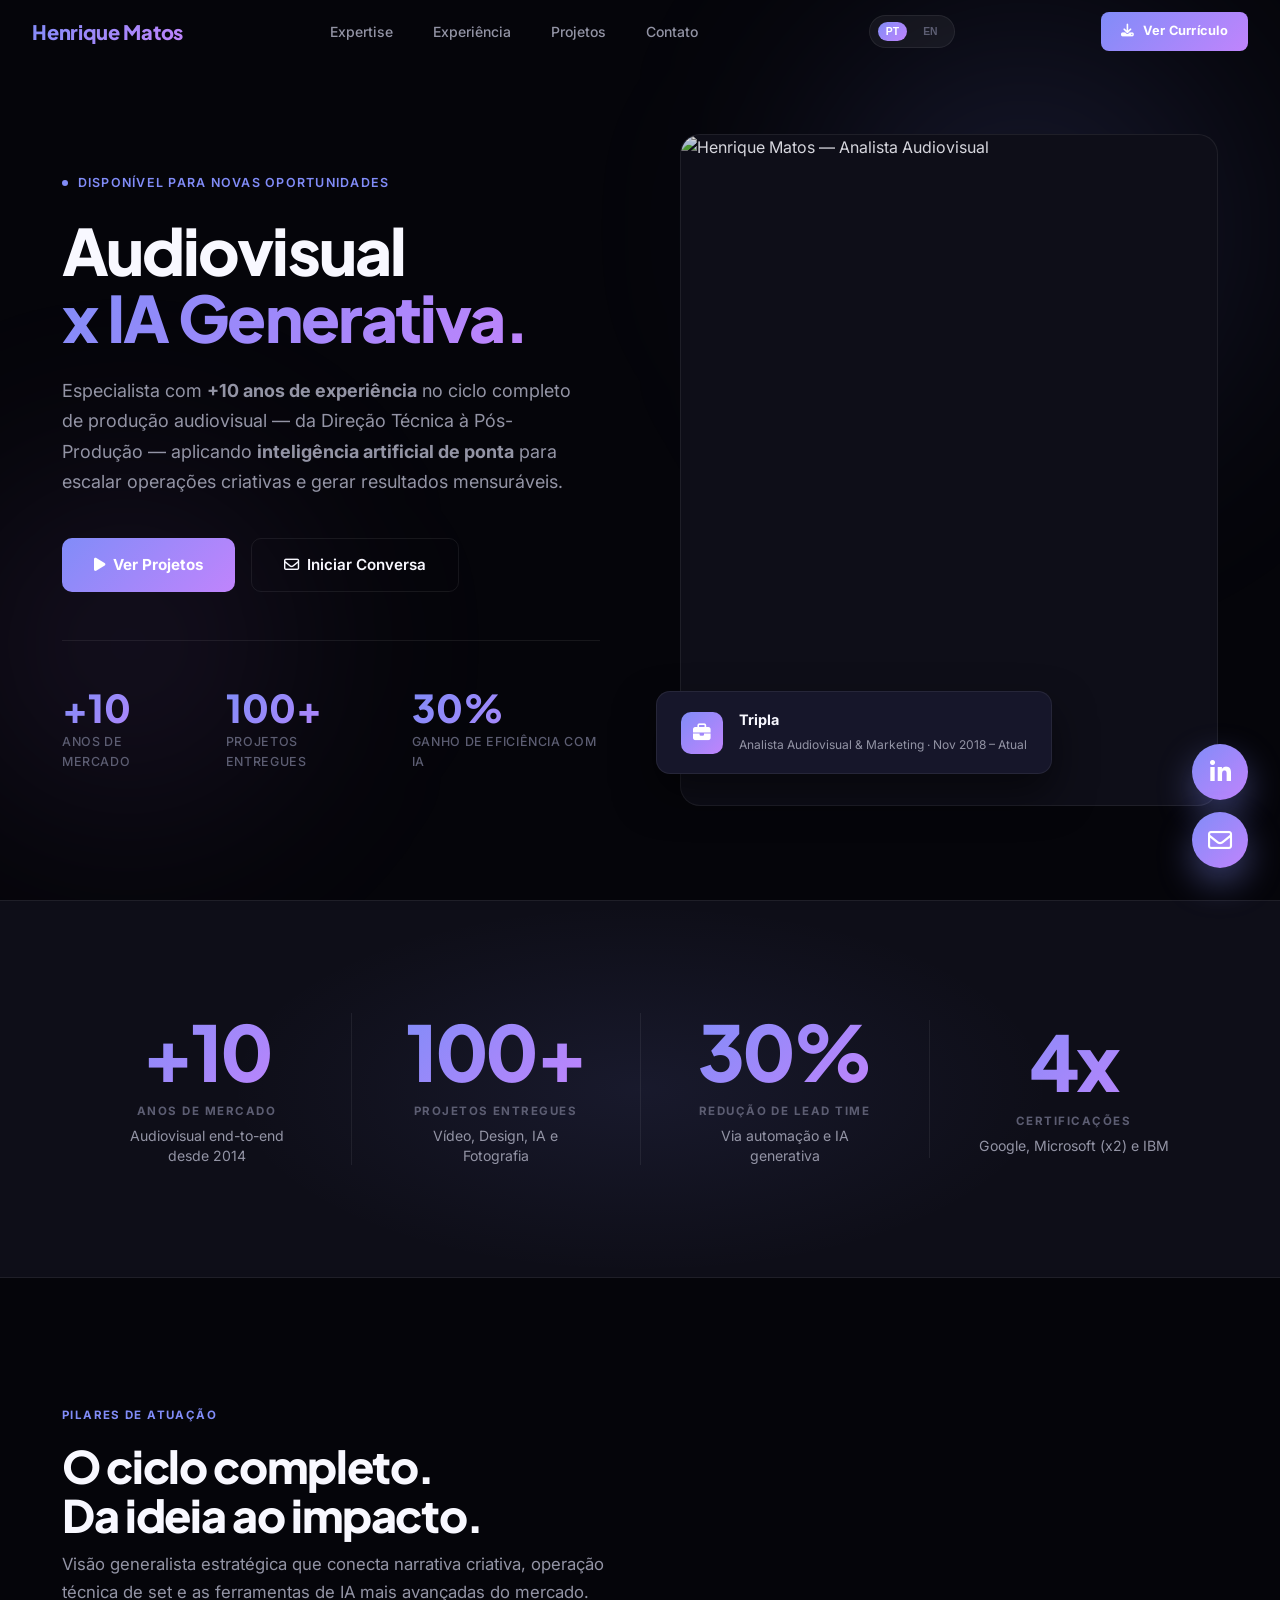
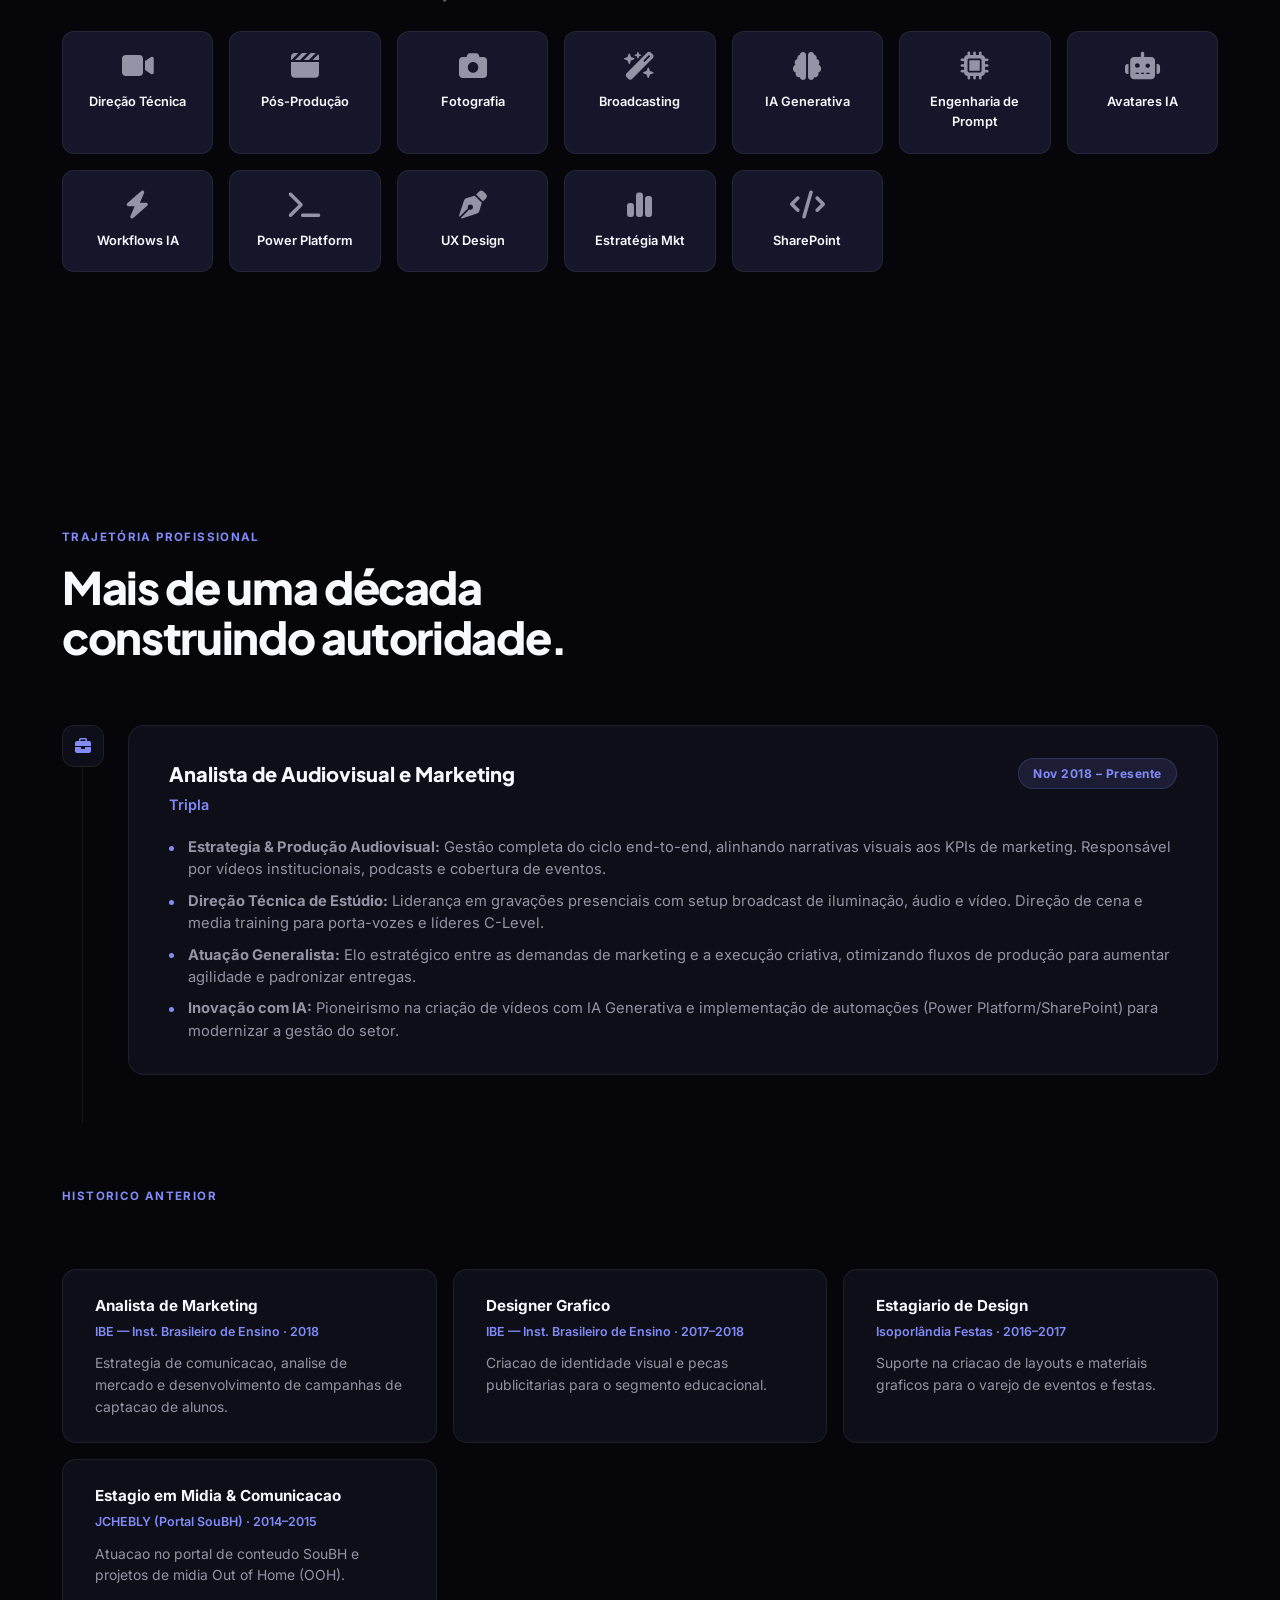
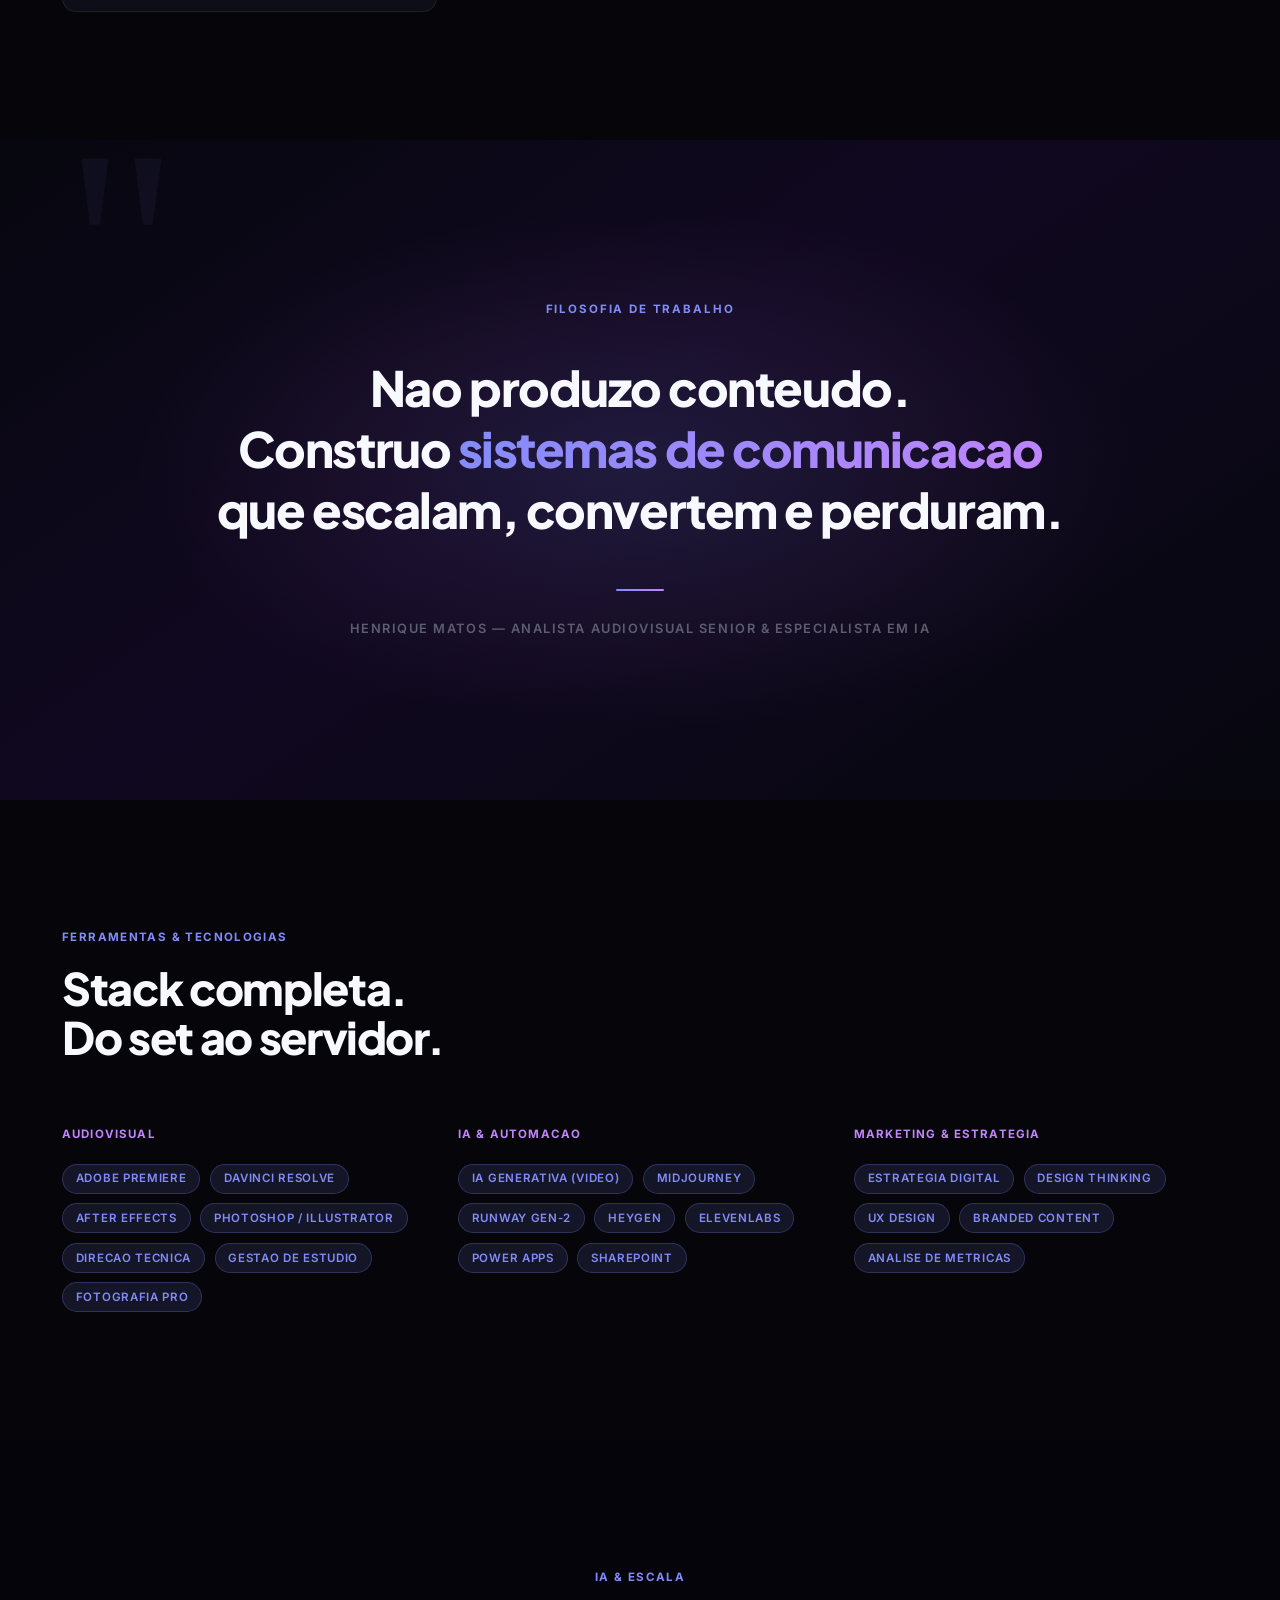
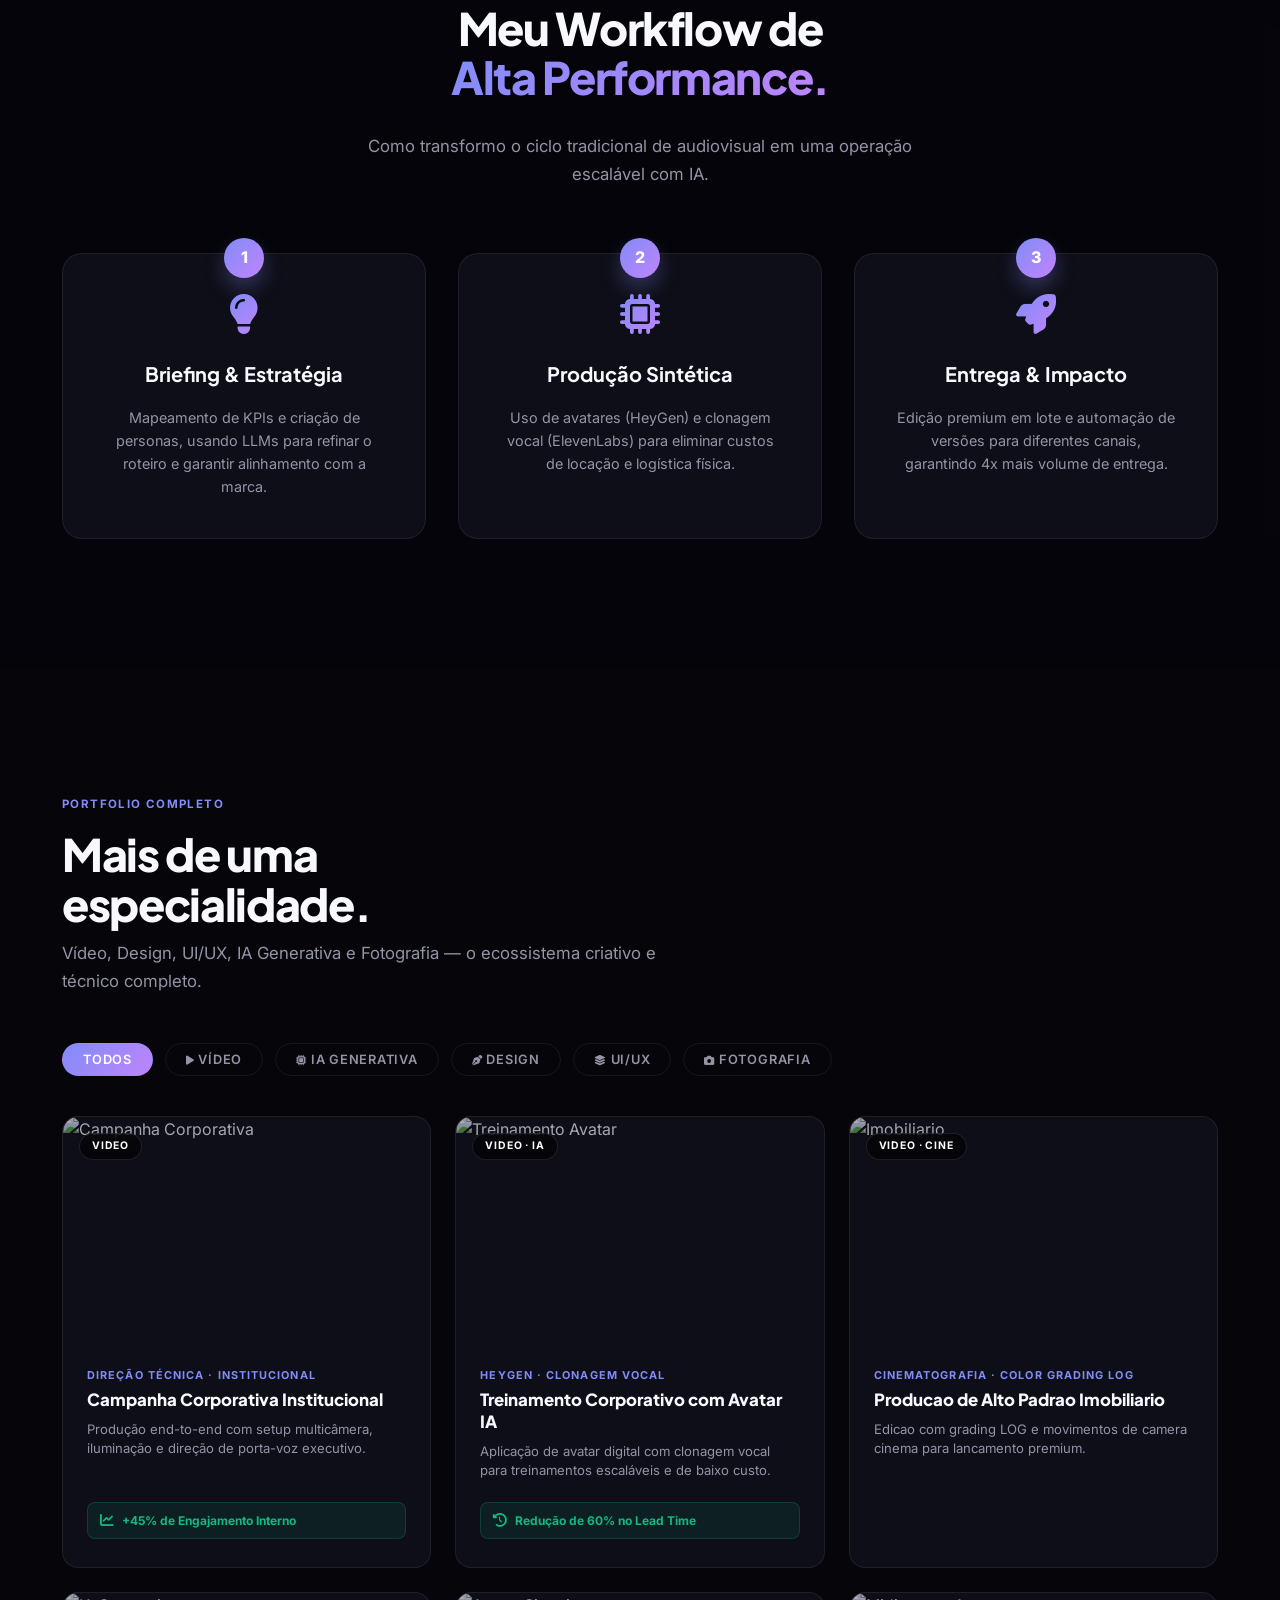
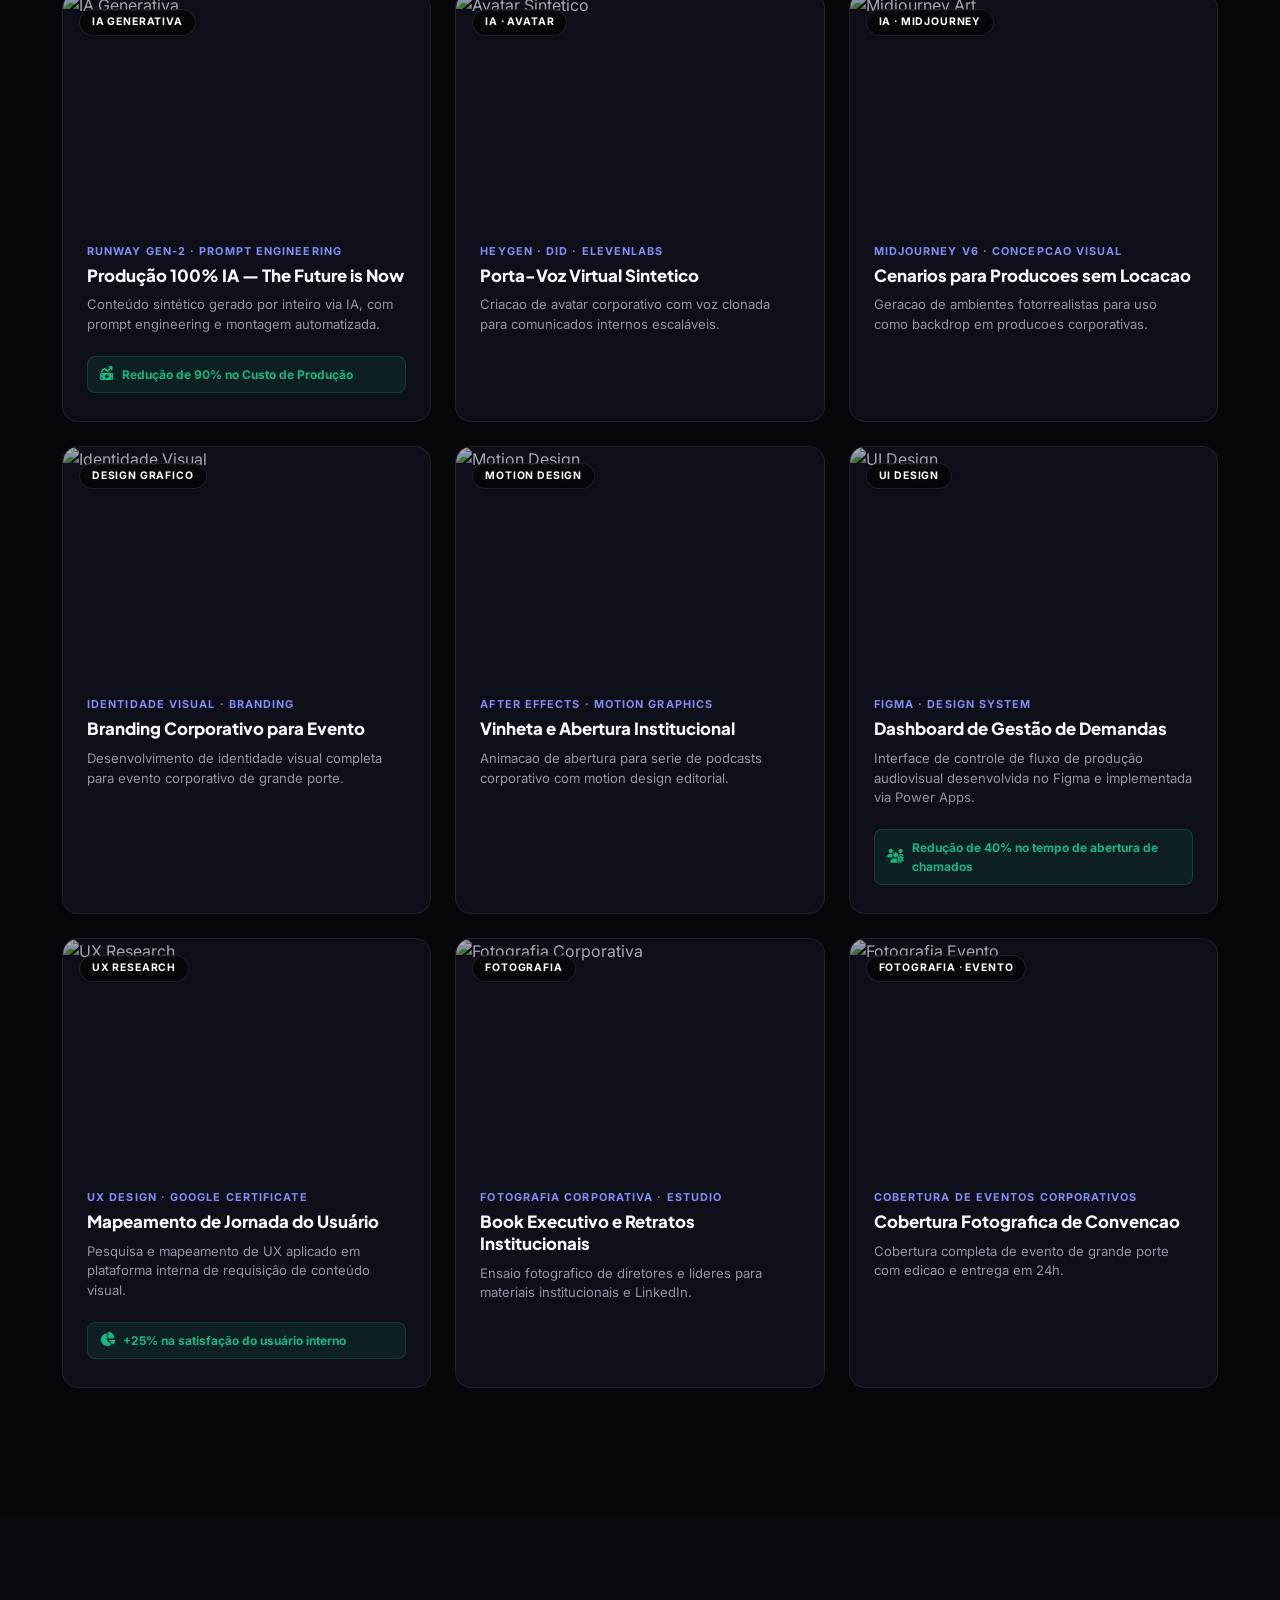
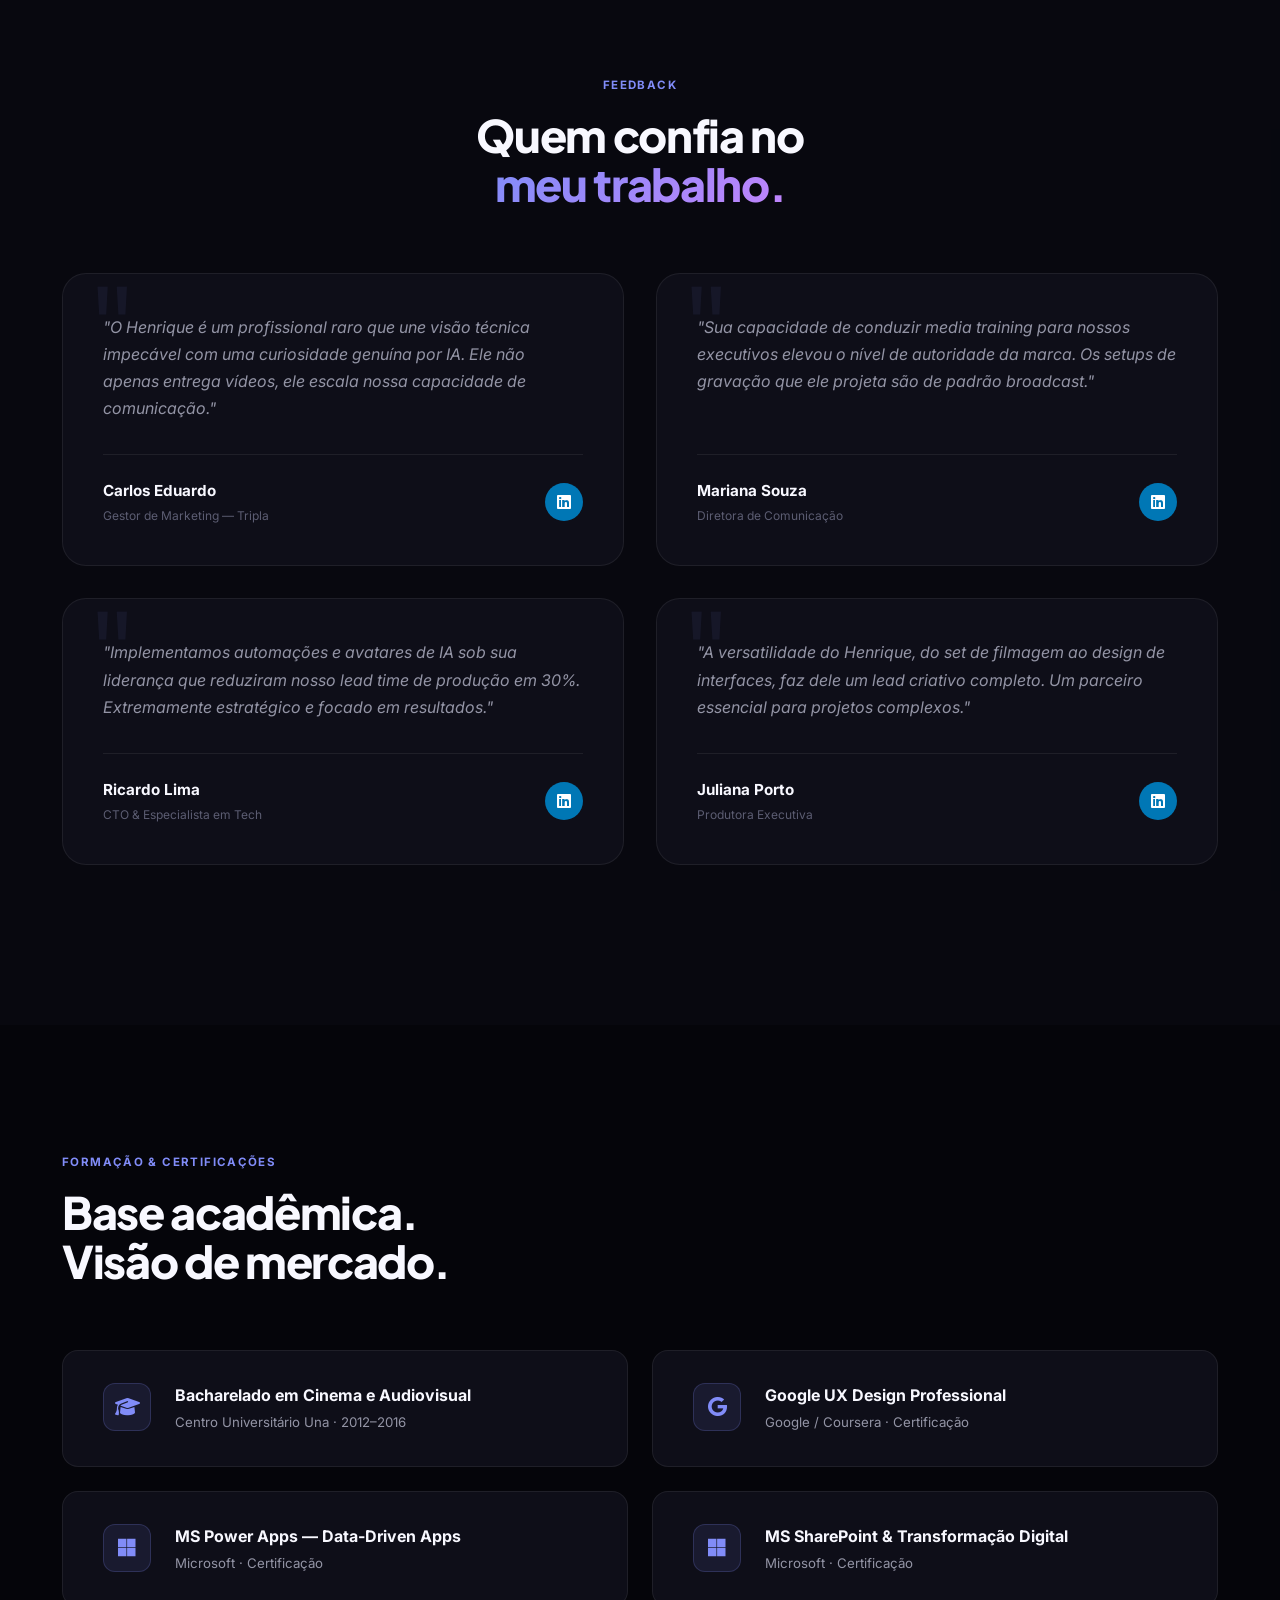
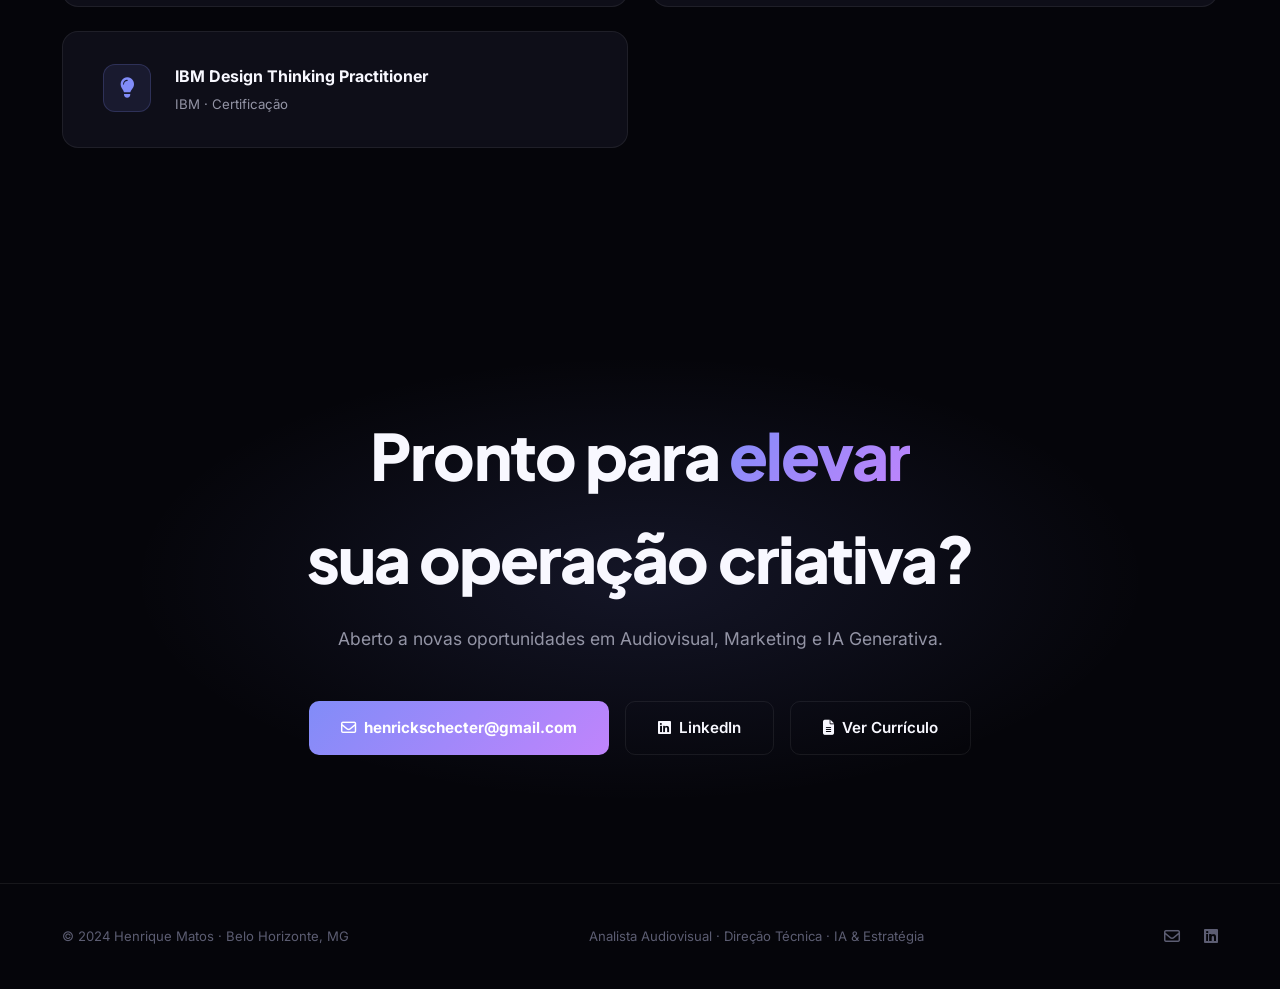
==== commit 2e3f239d: "Update index.html" ====
--- a/index.html
+++ b/index.html
@@ -59,7 +59,7 @@
           </div>
 
           <h1 class="hero-title reveal delay-1" data-en="Senior Audiovisual<br><span class='gradient-text'>x Generative AI.</span>">
-            Audiovisual Sênior<br>
+            Audiovisual<br>
             <span class="gradient-text">x IA Generativa.</span>
           </h1>
 
@@ -914,4 +914,4 @@
 
   <script src="script.js"></script>
 </body>
-</html>+</html>
